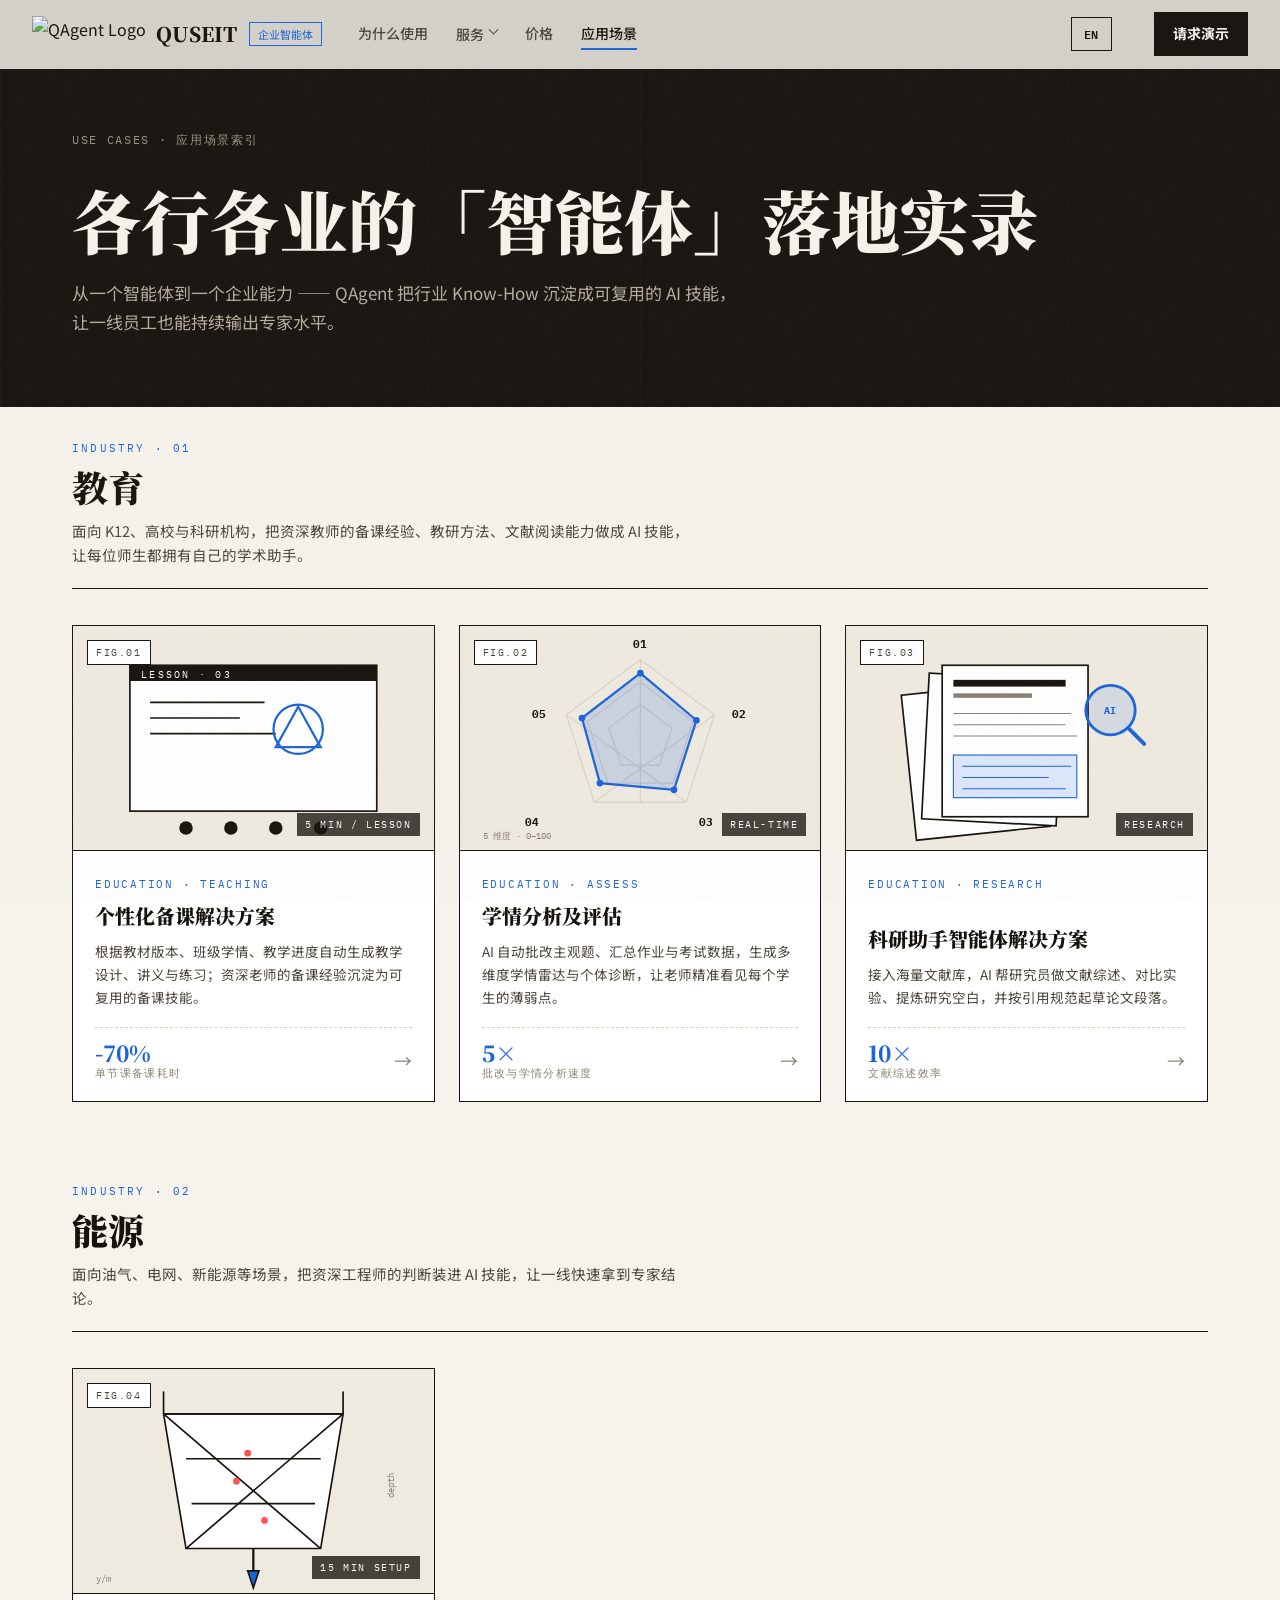
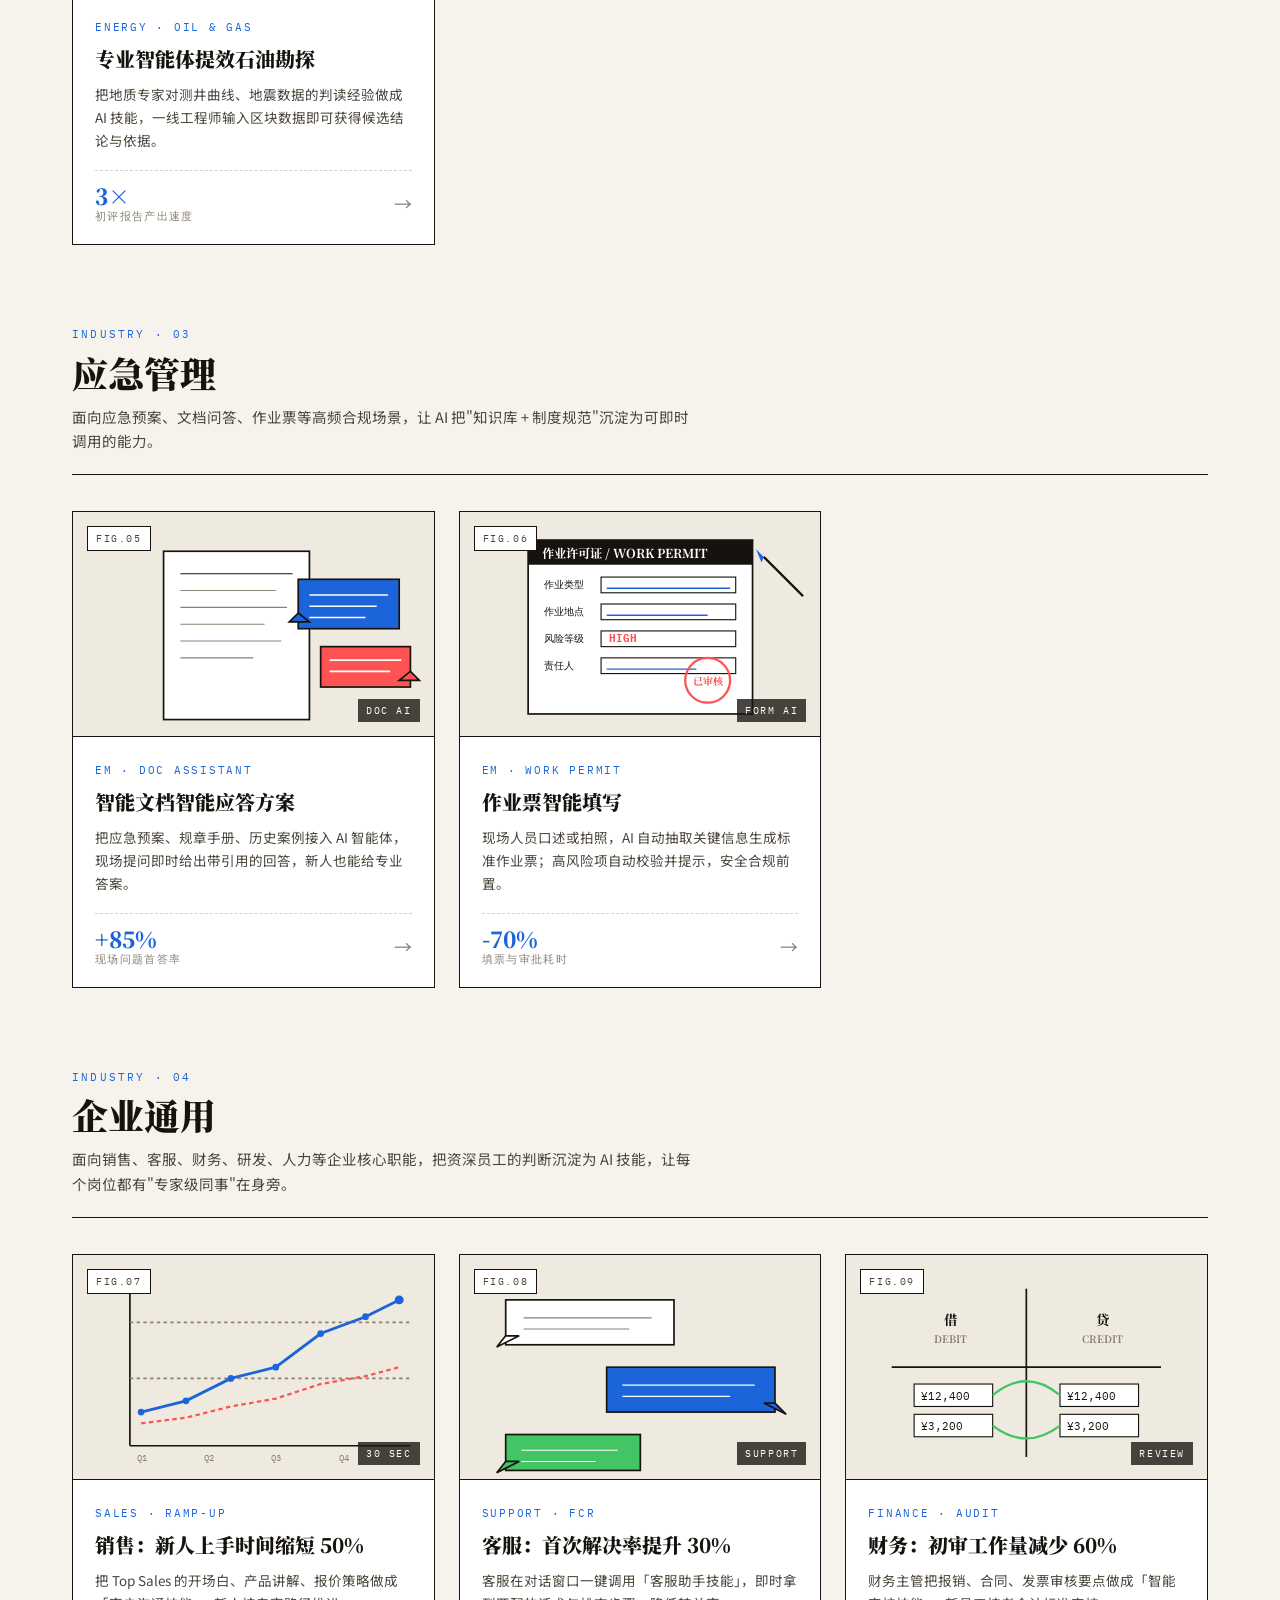
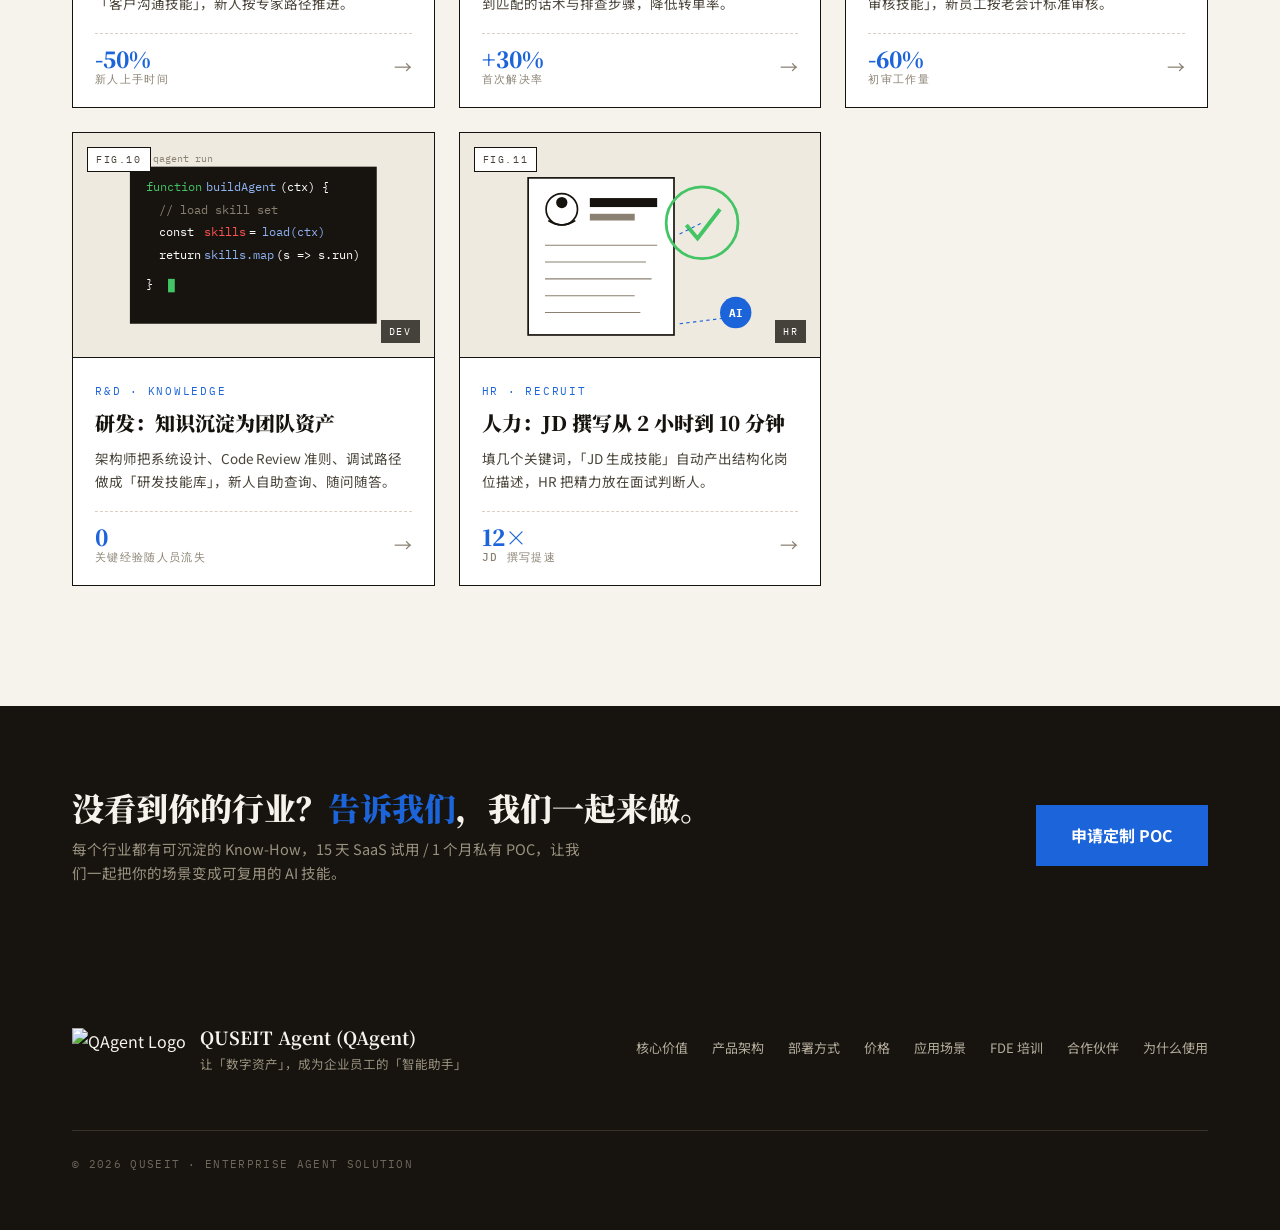
==== cases/index.html @ 245f2145 "品牌行统一为「让『数字资产』，成为企业员工的『智能助手』」 about 页标题与使命句此前仍写「数字同事」，与首页新主标题不一致， 且同一页的页脚品牌行也仍是旧措辞。  - about.html 的 " ====
<!DOCTYPE html>
<html lang="zh-CN">
<head>
<meta charset="UTF-8">
<meta name="viewport" content="width=device-width, initial-scale=1.0">
<title data-i18n-title="cases.meta.title">应用场景 · QUSEIT — 各行业的 AI 智能体落地案例</title>
<meta name="description" data-i18n-desc="cases.meta.desc" content="QAgent 在能源、应急、销售、客服、财务、研发、人力等行业的真实落地场景与成果。从一个智能体到一个企业能力。">
<link rel="icon" type="image/svg+xml" href="../logo.svg">
<link rel="preconnect" href="https://fonts.googleapis.com">
<link rel="preconnect" href="https://fonts.gstatic.com" crossorigin>
<link href="https://fonts.googleapis.com/css2?family=Noto+Serif+SC:wght@600;700;900&family=Noto+Sans+SC:wght@400;500;700&family=IBM+Plex+Mono:wght@400;500;600&display=swap" rel="stylesheet">
<link rel="stylesheet" href="../styles.css">
</head>
<body>

<!-- ===== 导航 ===== -->
<header class="nav subpage-nav" id="nav">
  <div class="nav-inner">
    <a href="../index.html" class="brand">
      <img src="../logo.svg" alt="QAgent Logo" class="brand-logo">
      <span class="brand-name">QUSEIT</span>
      <span class="brand-tag" data-i18n="brand.tag">企业智能体</span>
    </a>
    <nav class="nav-links">
      <a href="../about.html" data-i18n="nav.about">为什么使用</a>
      <div class="nav-drop">
        <button type="button" class="nav-drop-btn" aria-expanded="false" aria-haspopup="true">
          <span data-i18n="nav.services">服务</span>
        </button>
        <div class="nav-drop-menu">
          <a href="../index.html#values" data-i18n="nav.values">核心价值</a>
          <a href="../index.html#product" data-i18n="nav.product">产品架构</a>
          <a href="../index.html#deploy" data-i18n="nav.deploy">部署方式</a>
        </div>
      </div>
      <a href="../index.html#pricing" data-i18n="nav.pricing">价格</a>
      <a href="index.html" class="sub-link-active" data-i18n="nav.cases">应用场景</a>
    </nav>
    <button class="lang-switch mono" id="langSwitch" aria-label="切换语言">EN</button>
    <div class="nav-cta">
      <a href="#" class="btn btn-solid demo-open" data-i18n="nav.trial">请求演示</a>
    </div>
    <button class="nav-burger" id="burger" aria-label="菜单"><span></span><span></span></button>
  </div>
</header>

<!-- ===== 页头 ===== -->
<section class="learn-hero cases-hero">
  <div class="container">
    <p class="kicker reveal" data-i18n="page.eyebrow">USE CASES · 应用场景索引</p>
    <h1 class="reveal d1" data-i18n="page.title">各行各业的「智能体」落地实录</h1>
    <p class="learn-sub reveal d2" data-i18n="page.sub">从一个智能体到一个企业能力 —— QAgent 把行业 Know-How 沉淀成可复用的 AI 技能，让一线员工也能持续输出专家水平。</p>
  </div>
</section>

<!-- ===== 行业分组 ===== -->
<section class="cases-groups">
  <div class="container">

    <!-- 教育 -->
    <div class="case-group has-three">
      <div class="group-head">
        <div class="group-head-left">
          <p class="group-tag mono" data-i18n="g.edu.tag">INDUSTRY · 01</p>
          <h2 data-i18n="g.edu.h2">教育</h2>
          <p class="group-desc" data-i18n="g.edu.desc">面向 K12、高校与科研机构，把资深教师的备课经验、教研方法、文献阅读能力做成 AI 技能，让每位师生都拥有自己的学术助手。</p>
        </div>
      </div>
      <div class="case-grid">

        <article class="case-card reveal">
          <div class="card-thumb">
            <span class="thumb-label mono">FIG.01</span>
            <span class="card-meta mono" data-i18n="cc.edu1.time">5 MIN / LESSON</span>
            <svg viewBox="0 0 320 200" preserveAspectRatio="xMidYMid meet" xmlns="http://www.w3.org/2000/svg">
              <rect width="320" height="200" fill="#EFEAE0"/>
              <!-- 黑板 -->
              <g>
                <rect x="50" y="35" width="220" height="130" fill="#fff" stroke="#16130E" stroke-width="1.5"/>
                <rect x="50" y="35" width="220" height="14" fill="#16130E"/>
                <text x="60" y="46" font-family="IBM Plex Mono" font-size="9" fill="#fff" letter-spacing="2">LESSON · 03</text>
                <g stroke="#16130E" stroke-width="1.5" fill="none">
                  <line x1="68" y1="68" x2="170" y2="68"/>
                  <line x1="68" y1="82" x2="148" y2="82"/>
                  <line x1="68" y1="96" x2="180" y2="96"/>
                </g>
                <g stroke="#1C64D9" stroke-width="2" fill="none">
                  <circle cx="200" cy="92" r="22"/>
                  <polygon points="180,108 220,108 200,72"/>
                </g>
                <g fill="#16130E">
                  <circle cx="100" cy="180" r="6"/>
                  <circle cx="140" cy="180" r="6"/>
                  <circle cx="180" cy="180" r="6"/>
                  <circle cx="220" cy="180" r="6"/>
                </g>
              </g>
            </svg>
          </div>
          <div class="card-body">
            <p class="card-cat mono" data-i18n="cc.edu1.cat">EDUCATION · TEACHING</p>
            <h3 data-i18n="cc.edu1.h3">个性化备课解决方案</h3>
            <p data-i18n="cc.edu1.p">根据教材版本、班级学情、教学进度自动生成教学设计、讲义与练习；资深老师的备课经验沉淀为可复用的备课技能。</p>
            <div class="card-foot">
              <div class="card-result"><span data-i18n="cc.edu1.metric">-70%</span><small data-i18n="cc.edu1.rs">单节课备课耗时</small></div>
              <span class="card-arrow">→</span>
            </div>
          </div>
        </article>

        <article class="case-card reveal d1">
          <div class="card-thumb">
            <span class="thumb-label mono">FIG.02</span>
            <span class="card-meta mono" data-i18n="cc.edu2.time">REAL-TIME</span>
            <svg viewBox="0 0 320 200" preserveAspectRatio="xMidYMid meet" xmlns="http://www.w3.org/2000/svg">
              <rect width="320" height="200" fill="#EFEAE0"/>
              <g transform="translate(160,100)">
                <polygon points="0,-70 66,-21 41,57 -41,57 -66,-21" fill="none" stroke="#D8D1C2" stroke-width="1"/>
                <polygon points="0,-50 47,-15 29,40 -29,40 -47,-15" fill="none" stroke="#D8D1C2" stroke-width="1"/>
                <polygon points="0,-30 28,-9 17,24 -17,24 -28,-9" fill="none" stroke="#D8D1C2" stroke-width="1"/>
                <line x1="0" y1="-70" x2="0" y2="57" stroke="#D8D1C2" stroke-width="1"/>
                <line x1="-66" y1="-21" x2="41" y2="57" stroke="#D8D1C2" stroke-width="1"/>
                <line x1="66" y1="-21" x2="-41" y2="57" stroke="#D8D1C2" stroke-width="1"/>
                <polygon points="0,-58 50,-16 30,46 -36,40 -52,-18" fill="rgba(28,100,217,0.18)" stroke="#1C64D9" stroke-width="2"/>
                <g fill="#1C64D9">
                  <circle cx="0" cy="-58" r="3"/>
                  <circle cx="50" cy="-16" r="3"/>
                  <circle cx="30" cy="46" r="3"/>
                  <circle cx="-36" cy="40" r="3"/>
                  <circle cx="-52" cy="-18" r="3"/>
                </g>
                <!-- 维度标签（用数字占位，避免 i18n 依赖） -->
                <g font-family="IBM Plex Mono" font-size="10" fill="#16130E" font-weight="700">
                  <text x="0" y="-80" text-anchor="middle">01</text>
                  <text x="82" y="-18">02</text>
                  <text x="52" y="78">03</text>
                  <text x="-90" y="78" text-anchor="end">04</text>
                  <text x="-84" y="-18" text-anchor="end">05</text>
                </g>
              </g>
              <g font-family="IBM Plex Mono" font-size="8" fill="#8A8172">
                <text x="20" y="190" data-i18n="cc.edu2.axis">5 维度 · 0–100</text>
              </g>
            </svg>
          </div>
          <div class="card-body">
            <p class="card-cat mono" data-i18n="cc.edu2.cat">EDUCATION · ASSESS</p>
            <h3 data-i18n="cc.edu2.h3">学情分析及评估</h3>
            <p data-i18n="cc.edu2.p">AI 自动批改主观题、汇总作业与考试数据，生成多维度学情雷达与个体诊断，让老师精准看见每个学生的薄弱点。</p>
            <div class="card-foot">
              <div class="card-result"><span data-i18n="cc.edu2.metric">5×</span><small data-i18n="cc.edu2.rs">批改与学情分析速度</small></div>
              <span class="card-arrow">→</span>
            </div>
          </div>
        </article>

        <article class="case-card reveal d2">
          <div class="card-thumb">
            <span class="thumb-label mono">FIG.03</span>
            <span class="card-meta mono" data-i18n="cc.edu3.time">RESEARCH</span>
            <svg viewBox="0 0 320 200" preserveAspectRatio="xMidYMid meet" xmlns="http://www.w3.org/2000/svg">
              <rect width="320" height="200" fill="#EFEAE0"/>
              <g>
                <rect x="55" y="55" width="120" height="130" fill="#fff" stroke="#16130E" stroke-width="1.5" transform="rotate(-6 115 120)"/>
                <rect x="70" y="45" width="120" height="130" fill="#fff" stroke="#16130E" stroke-width="1.5" transform="rotate(3 130 110)"/>
                <rect x="85" y="35" width="130" height="135" fill="#fff" stroke="#16130E" stroke-width="1.5"/>
                <rect x="95" y="48" width="100" height="6" fill="#16130E"/>
                <rect x="95" y="60" width="70" height="4" fill="#8A8172"/>
                <g stroke="#8A8172" stroke-width="1">
                  <line x1="95" y1="78" x2="200" y2="78"/>
                  <line x1="95" y1="88" x2="195" y2="88"/>
                  <line x1="95" y1="98" x2="205" y2="98"/>
                </g>
                <rect x="95" y="115" width="110" height="38" fill="#DCE7FA" stroke="#1C64D9" stroke-width="1"/>
                <line x1="103" y1="125" x2="200" y2="125" stroke="#1C64D9" stroke-width="1"/>
                <line x1="103" y1="135" x2="180" y2="135" stroke="#1C64D9" stroke-width="1"/>
                <line x1="103" y1="145" x2="195" y2="145" stroke="#1C64D9" stroke-width="1"/>
              </g>
              <g transform="translate(235,75)">
                <circle r="22" fill="rgba(28,100,217,0.12)" stroke="#1C64D9" stroke-width="2.5"/>
                <line x1="16" y1="16" x2="30" y2="30" stroke="#1C64D9" stroke-width="3.5" stroke-linecap="round"/>
                <text text-anchor="middle" y="3" font-family="IBM Plex Mono" font-size="9" fill="#1C64D9" font-weight="700">AI</text>
              </g>
            </svg>
          </div>
          <div class="card-body">
            <p class="card-cat mono" data-i18n="cc.edu3.cat">EDUCATION · RESEARCH</p>
            <h3 data-i18n="cc.edu3.h3">科研助手智能体解决方案</h3>
            <p data-i18n="cc.edu3.p">接入海量文献库，AI 帮研究员做文献综述、对比实验、提炼研究空白，并按引用规范起草论文段落。</p>
            <div class="card-foot">
              <div class="card-result"><span data-i18n="cc.edu3.metric">10×</span><small data-i18n="cc.edu3.rs">文献综述效率</small></div>
              <span class="card-arrow">→</span>
            </div>
          </div>
        </article>

      </div>
    </div>

    <!-- 能源 -->
    <div class="case-group has-one">
      <div class="group-head">
        <div class="group-head-left">
          <p class="group-tag mono" data-i18n="g.energy.tag">INDUSTRY · 02</p>
          <h2 data-i18n="g.energy.h2">能源</h2>
          <p class="group-desc" data-i18n="g.energy.desc">面向油气、电网、新能源等场景，把资深工程师的判断装进 AI 技能，让一线快速拿到专家结论。</p>
        </div>
      </div>
      <div class="case-grid">
        <article class="case-card reveal">
          <div class="card-thumb">
            <span class="thumb-label mono">FIG.04</span>
            <span class="card-meta mono" data-i18n="cc.energy1.time">15 MIN SETUP</span>
            <svg viewBox="0 0 320 200" preserveAspectRatio="xMidYMid meet" xmlns="http://www.w3.org/2000/svg">
              <rect width="320" height="200" fill="#EFEAE0"/>
              <g stroke="#16130E" stroke-width="1.5" fill="none">
                <polygon points="80,40 240,40 220,160 100,160" fill="#fff"/>
                <line x1="80" y1="40" x2="220" y2="160"/>
                <line x1="240" y1="40" x2="100" y2="160"/>
                <line x1="80" y1="40" x2="240" y2="40"/>
                <line x1="100" y1="80" x2="220" y2="80"/>
                <line x1="105" y1="120" x2="215" y2="120"/>
                <line x1="80" y1="40" x2="80" y2="20"/>
                <line x1="240" y1="40" x2="240" y2="20"/>
              </g>
              <g stroke="#16130E" stroke-width="1.5" fill="#1C64D9">
                <line x1="160" y1="160" x2="160" y2="190" stroke-width="2"/>
                <polygon points="155,180 165,180 160,195"/>
              </g>
              <g font-family="IBM Plex Mono" font-size="8" fill="#8A8172">
                <text x="20" y="190">y/m</text>
                <text x="285" y="115" transform="rotate(-90 285 115)">depth</text>
              </g>
              <g fill="#FF5252">
                <circle cx="145" cy="100" r="3"/>
                <circle cx="170" cy="135" r="3"/>
                <circle cx="155" cy="75" r="3"/>
              </g>
            </svg>
          </div>
          <div class="card-body">
            <p class="card-cat mono" data-i18n="cc.energy1.cat">ENERGY · OIL &amp; GAS</p>
            <h3 data-i18n="cc.energy1.h3">专业智能体提效石油勘探</h3>
            <p data-i18n="cc.energy1.p">把地质专家对测井曲线、地震数据的判读经验做成 AI 技能，一线工程师输入区块数据即可获得候选结论与依据。</p>
            <div class="card-foot">
              <div class="card-result"><span data-i18n="cc.energy1.metric">3×</span><small data-i18n="cc.energy1.rs">初评报告产出速度</small></div>
              <span class="card-arrow">→</span>
            </div>
          </div>
        </article>
      </div>
    </div>

    <!-- 应急管理 -->
    <div class="case-group has-two" id="em">
      <div class="group-head">
        <div class="group-head-left">
          <p class="group-tag mono" data-i18n="g.em.tag">INDUSTRY · 03</p>
          <h2 data-i18n="g.em.h2">应急管理</h2>
          <p class="group-desc" data-i18n="g.em.desc">面向应急预案、文档问答、作业票等高频合规场景，让 AI 把"知识库 + 制度规范"沉淀为可即时调用的能力。</p>
        </div>
      </div>
      <div class="case-grid">
        <a class="case-card reveal" href="doc-assistant.html">
          <div class="card-thumb">
            <span class="thumb-label mono">FIG.05</span>
            <span class="card-meta mono" data-i18n="cc.em1.time">DOC AI</span>
            <svg viewBox="0 0 320 200" preserveAspectRatio="xMidYMid meet" xmlns="http://www.w3.org/2000/svg">
              <rect width="320" height="200" fill="#EFEAE0"/>
              <g>
                <rect x="80" y="35" width="130" height="150" fill="#fff" stroke="#16130E" stroke-width="1.5"/>
                <line x1="95" y1="55" x2="195" y2="55" stroke="#16130E" stroke-width="1"/>
                <line x1="95" y1="70" x2="180" y2="70" stroke="#8A8172" stroke-width="1"/>
                <line x1="95" y1="85" x2="190" y2="85" stroke="#8A8172" stroke-width="1"/>
                <line x1="95" y1="100" x2="170" y2="100" stroke="#8A8172" stroke-width="1"/>
                <line x1="95" y1="115" x2="185" y2="115" stroke="#8A8172" stroke-width="1"/>
                <line x1="95" y1="130" x2="160" y2="130" stroke="#8A8172" stroke-width="1"/>
              </g>
              <g>
                <rect x="200" y="60" width="90" height="44" fill="#1C64D9" stroke="#16130E" stroke-width="1.5"/>
                <polygon points="200,90 192,98 210,98" fill="#1C64D9" stroke="#16130E" stroke-width="1.5"/>
                <g stroke="#fff" stroke-width="1.5">
                  <line x1="210" y1="74" x2="280" y2="74"/>
                  <line x1="210" y1="84" x2="270" y2="84"/>
                  <line x1="210" y1="94" x2="260" y2="94"/>
                </g>
              </g>
              <g>
                <rect x="220" y="120" width="80" height="36" fill="#FF5252" stroke="#16130E" stroke-width="1.5"/>
                <polygon points="300,142 308,150 290,150" fill="#FF5252" stroke="#16130E" stroke-width="1.5"/>
                <g stroke="#fff" stroke-width="1.5">
                  <line x1="228" y1="132" x2="292" y2="132"/>
                  <line x1="228" y1="142" x2="282" y2="142"/>
                </g>
              </g>
            </svg>
          </div>
          <div class="card-body">
            <p class="card-cat mono" data-i18n="cc.em1.cat">EM · DOC ASSISTANT</p>
            <h3 data-i18n="cc.em1.h3">智能文档智能应答方案</h3>
            <p data-i18n="cc.em1.p">把应急预案、规章手册、历史案例接入 AI 智能体，现场提问即时给出带引用的回答，新人也能给专业答案。</p>
            <div class="card-foot">
              <div class="card-result"><span data-i18n="cc.em1.metric">+85%</span><small data-i18n="cc.em1.rs">现场问题首答率</small></div>
              <span class="card-arrow">→</span>
            </div>
          </div>
        </a>

        <a class="case-card reveal d1" href="work-permit.html">
          <div class="card-thumb">
            <span class="thumb-label mono">FIG.06</span>
            <span class="card-meta mono" data-i18n="cc.em2.time">FORM AI</span>
            <svg viewBox="0 0 320 200" preserveAspectRatio="xMidYMid meet" xmlns="http://www.w3.org/2000/svg">
              <rect width="320" height="200" fill="#EFEAE0"/>
              <g>
                <rect x="60" y="25" width="200" height="155" fill="#fff" stroke="#16130E" stroke-width="1.5"/>
                <rect x="60" y="25" width="200" height="22" fill="#16130E"/>
                <text x="72" y="41" font-family="Noto Serif SC" font-size="11" fill="#fff" font-weight="700">作业许可证 / WORK PERMIT</text>
                <g font-family="IBM Plex Mono" font-size="9" fill="#16130E">
                  <text x="74" y="68">作业类型</text>
                  <rect x="125" y="58" width="120" height="14" fill="#fff" stroke="#16130E"/>
                  <line x1="130" y1="68" x2="240" y2="68" stroke="#1C64D9" stroke-width="1.2"/>
                  <text x="74" y="92">作业地点</text>
                  <rect x="125" y="82" width="120" height="14" fill="#fff" stroke="#16130E"/>
                  <line x1="130" y1="92" x2="220" y2="92" stroke="#1C64D9" stroke-width="1.2"/>
                  <text x="74" y="116">风险等级</text>
                  <rect x="125" y="106" width="120" height="14" fill="#fff" stroke="#16130E"/>
                  <text x="132" y="116" font-size="10" fill="#FF5252" font-weight="700">HIGH</text>
                  <text x="74" y="140">责任人</text>
                  <rect x="125" y="130" width="120" height="14" fill="#fff" stroke="#16130E"/>
                  <line x1="130" y1="140" x2="210" y2="140" stroke="#1C64D9" stroke-width="1.2"/>
                </g>
                <g transform="translate(220,150)">
                  <circle r="20" fill="none" stroke="#FF5252" stroke-width="2"/>
                  <text text-anchor="middle" y="4" font-family="Noto Serif SC" font-size="9" fill="#FF5252" font-weight="700">已审核</text>
                </g>
              </g>
              <g>
                <line x1="270" y1="40" x2="305" y2="75" stroke="#16130E" stroke-width="2"/>
                <polygon points="270,40 263,33 268,45" fill="#1C64D9"/>
              </g>
            </svg>
          </div>
          <div class="card-body">
            <p class="card-cat mono" data-i18n="cc.em2.cat">EM · WORK PERMIT</p>
            <h3 data-i18n="cc.em2.h3">作业票智能填写</h3>
            <p data-i18n="cc.em2.p">现场人员口述或拍照，AI 自动抽取关键信息生成标准作业票；高风险项自动校验并提示，安全合规前置。</p>
            <div class="card-foot">
              <div class="card-result"><span data-i18n="cc.em2.metric">-70%</span><small data-i18n="cc.em2.rs">填票与审批耗时</small></div>
              <span class="card-arrow">→</span>
            </div>
          </div>
        </a>
      </div>
    </div>

    <!-- 企业通用（销售 / 客服 / 财务 / 研发 / 人力 集中展示） -->
    <div class="case-group has-many">
      <div class="group-head">
        <div class="group-head-left">
          <p class="group-tag mono" data-i18n="g.biz.tag">INDUSTRY · 04</p>
          <h2 data-i18n="g.biz.h2">企业通用</h2>
          <p class="group-desc" data-i18n="g.biz.desc">面向销售、客服、财务、研发、人力等企业核心职能，把资深员工的判断沉淀为 AI 技能，让每个岗位都有"专家级同事"在身旁。</p>
        </div>
      </div>
      <div class="case-grid">

        <article class="case-card reveal">
          <div class="card-thumb">
            <span class="thumb-label mono">FIG.07</span>
            <span class="card-meta mono" data-i18n="cc.sales.time">30 SEC</span>
            <svg viewBox="0 0 320 200" preserveAspectRatio="xMidYMid meet" xmlns="http://www.w3.org/2000/svg">
              <rect width="320" height="200" fill="#EFEAE0"/>
              <g stroke="#16130E" stroke-width="1.5" fill="none">
                <line x1="50" y1="170" x2="300" y2="170"/>
                <line x1="50" y1="170" x2="50" y2="30"/>
                <line x1="50" y1="60" x2="300" y2="60" stroke-dasharray="3,3" stroke="#8A8172"/>
                <line x1="50" y1="110" x2="300" y2="110" stroke-dasharray="3,3" stroke="#8A8172"/>
              </g>
              <polyline points="60,140 100,130 140,110 180,100 220,70 260,55 290,40"
                fill="none" stroke="#1C64D9" stroke-width="2.5"/>
              <polyline points="60,150 100,145 140,135 180,128 220,115 260,108 290,100"
                fill="none" stroke="#FF5252" stroke-width="2" stroke-dasharray="4,3"/>
              <g fill="#1C64D9">
                <circle cx="60" cy="140" r="3"/><circle cx="100" cy="130" r="3"/>
                <circle cx="140" cy="110" r="3"/><circle cx="180" cy="100" r="3"/>
                <circle cx="220" cy="70" r="3"/><circle cx="260" cy="55" r="3"/>
                <circle cx="290" cy="40" r="4"/>
              </g>
              <g font-family="IBM Plex Mono" font-size="8" fill="#8A8172">
                <text x="56" y="184">Q1</text><text x="116" y="184">Q2</text>
                <text x="176" y="184">Q3</text><text x="236" y="184">Q4</text>
              </g>
            </svg>
          </div>
          <div class="card-body">
            <p class="card-cat mono" data-i18n="cc.sales.cat">SALES · RAMP-UP</p>
            <h3 data-i18n="cc.sales.h3">销售：新人上手时间缩短 50%</h3>
            <p data-i18n="cc.sales.p">把 Top Sales 的开场白、产品讲解、报价策略做成「客户沟通技能」，新人按专家路径推进。</p>
            <div class="card-foot">
              <div class="card-result"><span data-i18n="cc.sales.metric">-50%</span><small data-i18n="cc.sales.rs">新人上手时间</small></div>
              <span class="card-arrow">→</span>
            </div>
          </div>
        </article>

        <article class="case-card reveal d1">
          <div class="card-thumb">
            <span class="thumb-label mono">FIG.08</span>
            <span class="card-meta mono" data-i18n="cc.cs.time">SUPPORT</span>
            <svg viewBox="0 0 320 200" preserveAspectRatio="xMidYMid meet" xmlns="http://www.w3.org/2000/svg">
              <rect width="320" height="200" fill="#EFEAE0"/>
              <g>
                <rect x="40" y="40" width="150" height="40" fill="#fff" stroke="#16130E" stroke-width="1.5"/>
                <polygon points="40,72 32,82 52,72" fill="#fff" stroke="#16130E" stroke-width="1.5"/>
                <line x1="56" y1="56" x2="170" y2="56" stroke="#8A8172"/>
                <line x1="56" y1="66" x2="150" y2="66" stroke="#8A8172"/>
              </g>
              <g>
                <rect x="130" y="100" width="150" height="40" fill="#1C64D9" stroke="#16130E" stroke-width="1.5"/>
                <polygon points="280,132 290,142 270,132" fill="#1C64D9" stroke="#16130E" stroke-width="1.5"/>
                <line x1="144" y1="116" x2="262" y2="116" stroke="#fff"/>
                <line x1="144" y1="126" x2="240" y2="126" stroke="#fff"/>
              </g>
              <g>
                <rect x="40" y="160" width="120" height="32" fill="#43C465" stroke="#16130E" stroke-width="1.5"/>
                <polygon points="40,184 32,194 52,184" fill="#43C465" stroke="#16130E" stroke-width="1.5"/>
                <line x1="54" y1="174" x2="140" y2="174" stroke="#fff"/>
                <line x1="54" y1="184" x2="120" y2="184" stroke="#fff"/>
              </g>
            </svg>
          </div>
          <div class="card-body">
            <p class="card-cat mono" data-i18n="cc.cs.cat">SUPPORT · FCR</p>
            <h3 data-i18n="cc.cs.h3">客服：首次解决率提升 30%</h3>
            <p data-i18n="cc.cs.p">客服在对话窗口一键调用「客服助手技能」，即时拿到匹配的话术与排查步骤，降低转单率。</p>
            <div class="card-foot">
              <div class="card-result"><span data-i18n="cc.cs.metric">+30%</span><small data-i18n="cc.cs.rs">首次解决率</small></div>
              <span class="card-arrow">→</span>
            </div>
          </div>
        </article>

        <article class="case-card reveal d2">
          <div class="card-thumb">
            <span class="thumb-label mono">FIG.09</span>
            <span class="card-meta mono" data-i18n="cc.fin.time">REVIEW</span>
            <svg viewBox="0 0 320 200" preserveAspectRatio="xMidYMid meet" xmlns="http://www.w3.org/2000/svg">
              <rect width="320" height="200" fill="#EFEAE0"/>
              <g stroke="#16130E" stroke-width="1.5">
                <line x1="160" y1="30" x2="160" y2="180"/>
                <line x1="40" y1="100" x2="280" y2="100"/>
              </g>
              <g font-family="Noto Serif SC" font-size="12" font-weight="700" fill="#16130E">
                <text x="92" y="62" text-anchor="middle">借</text>
                <text x="92" y="78" text-anchor="middle" font-size="9" fill="#8A8172">DEBIT</text>
                <text x="228" y="62" text-anchor="middle">贷</text>
                <text x="228" y="78" text-anchor="middle" font-size="9" fill="#8A8172">CREDIT</text>
              </g>
              <g stroke="#16130E" stroke-width="1" fill="#fff">
                <rect x="60" y="115" width="70" height="20"/>
                <rect x="60" y="142" width="70" height="20"/>
                <rect x="190" y="115" width="70" height="20"/>
                <rect x="190" y="142" width="70" height="20"/>
              </g>
              <g font-family="IBM Plex Mono" font-size="10" fill="#16130E">
                <text x="66" y="129">¥12,400</text>
                <text x="66" y="156">¥3,200</text>
                <text x="196" y="129">¥12,400</text>
                <text x="196" y="156">¥3,200</text>
              </g>
              <g stroke="#43C465" stroke-width="2" fill="none">
                <path d="M 130 125 Q 160 100 190 125"/>
                <path d="M 130 152 Q 160 175 190 152"/>
              </g>
            </svg>
          </div>
          <div class="card-body">
            <p class="card-cat mono" data-i18n="cc.fin.cat">FINANCE · AUDIT</p>
            <h3 data-i18n="cc.fin.h3">财务：初审工作量减少 60%</h3>
            <p data-i18n="cc.fin.p">财务主管把报销、合同、发票审核要点做成「智能审核技能」，新员工按老会计标准审核。</p>
            <div class="card-foot">
              <div class="card-result"><span data-i18n="cc.fin.metric">-60%</span><small data-i18n="cc.fin.rs">初审工作量</small></div>
              <span class="card-arrow">→</span>
            </div>
          </div>
        </article>

        <article class="case-card reveal">
          <div class="card-thumb">
            <span class="thumb-label mono">FIG.10</span>
            <span class="card-meta mono" data-i18n="cc.rd.time">DEV</span>
            <svg viewBox="0 0 320 200" preserveAspectRatio="xMidYMid meet" xmlns="http://www.w3.org/2000/svg">
              <rect width="320" height="200" fill="#EFEAE0"/>
              <g>
                <rect x="50" y="30" width="220" height="140" fill="#171410"/>
                <g font-family="IBM Plex Mono" font-size="11" fill="#43C465">
                  <text x="64" y="52">function</text>
                  <text x="118" y="52" fill="#8FB2F2">buildAgent</text>
                  <text x="184" y="52" fill="#fff">(ctx) {</text>
                  <text x="76" y="72" fill="#8A8172">// load skill set</text>
                  <text x="76" y="92" fill="#fff">const </text>
                  <text x="116" y="92" fill="#FF5252">skills</text>
                  <text x="156" y="92" fill="#fff">= </text>
                  <text x="168" y="92" fill="#8FB2F2">load(ctx)</text>
                  <text x="76" y="112" fill="#fff">return </text>
                  <text x="116" y="112" fill="#8FB2F2">skills.map</text>
                  <text x="180" y="112" fill="#fff">(s =&gt; s.run)</text>
                  <text x="64" y="138" fill="#fff">}</text>
                </g>
                <rect x="84" y="130" width="6" height="12" fill="#43C465"/>
              </g>
              <g font-family="IBM Plex Mono" font-size="9" fill="#8A8172">
                <text x="60" y="26">$ qagent run</text>
              </g>
            </svg>
          </div>
          <div class="card-body">
            <p class="card-cat mono" data-i18n="cc.rd.cat">R&amp;D · KNOWLEDGE</p>
            <h3 data-i18n="cc.rd.h3">研发：知识沉淀为团队资产</h3>
            <p data-i18n="cc.rd.p">架构师把系统设计、Code Review 准则、调试路径做成「研发技能库」，新人自助查询、随问随答。</p>
            <div class="card-foot">
              <div class="card-result"><span data-i18n="cc.rd.metric">0</span><small data-i18n="cc.rd.rs">关键经验随人员流失</small></div>
              <span class="card-arrow">→</span>
            </div>
          </div>
        </article>

        <article class="case-card reveal d1">
          <div class="card-thumb">
            <span class="thumb-label mono">FIG.11</span>
            <span class="card-meta mono" data-i18n="cc.hr.time">HR</span>
            <svg viewBox="0 0 320 200" preserveAspectRatio="xMidYMid meet" xmlns="http://www.w3.org/2000/svg">
              <rect width="320" height="200" fill="#EFEAE0"/>
              <g>
                <rect x="60" y="40" width="130" height="140" fill="#fff" stroke="#16130E" stroke-width="1.5"/>
                <circle cx="90" cy="68" r="14" fill="none" stroke="#16130E" stroke-width="1.5"/>
                <circle cx="90" cy="62" r="5" fill="#16130E"/>
                <path d="M 78 78 Q 90 86 102 78" fill="none" stroke="#16130E" stroke-width="1.5"/>
                <rect x="115" y="58" width="60" height="8" fill="#16130E"/>
                <rect x="115" y="72" width="40" height="6" fill="#8A8172"/>
                <g stroke="#8A8172" stroke-width="1">
                  <line x1="75" y1="100" x2="175" y2="100"/>
                  <line x1="75" y1="115" x2="165" y2="115"/>
                  <line x1="75" y1="130" x2="170" y2="130"/>
                  <line x1="75" y1="145" x2="155" y2="145"/>
                  <line x1="75" y1="160" x2="160" y2="160"/>
                </g>
              </g>
              <g transform="translate(215,80)">
                <circle r="32" fill="none" stroke="#43C465" stroke-width="2.5"/>
                <polyline points="-14,2 -4,14 16,-12" fill="none" stroke="#43C465" stroke-width="3.5"/>
              </g>
              <g transform="translate(245,160)">
                <circle r="14" fill="#1C64D9"/>
                <text text-anchor="middle" y="4" font-family="IBM Plex Mono" font-size="10" fill="#fff" font-weight="700">AI</text>
              </g>
              <g stroke="#1C64D9" stroke-width="1" stroke-dasharray="3,3" fill="none">
                <path d="M 195 90 L 215 80"/>
                <path d="M 195 170 L 235 165"/>
              </g>
            </svg>
          </div>
          <div class="card-body">
            <p class="card-cat mono" data-i18n="cc.hr.cat">HR · RECRUIT</p>
            <h3 data-i18n="cc.hr.h3">人力：JD 撰写从 2 小时到 10 分钟</h3>
            <p data-i18n="cc.hr.p">填几个关键词，「JD 生成技能」自动产出结构化岗位描述，HR 把精力放在面试判断人。</p>
            <div class="card-foot">
              <div class="card-result"><span data-i18n="cc.hr.metric">12×</span><small data-i18n="cc.hr.rs">JD 撰写提速</small></div>
              <span class="card-arrow">→</span>
            </div>
          </div>
        </article>

      </div>
    </div>

  </div>
</section>

<!-- ===== 底部 CTA ===== -->
<section class="cases-cta">
  <div class="container cases-cta-inner">
    <div>
      <h3 data-i18n="cta.h3">没看到你的行业？<em>告诉我们</em>，我们一起来做。</h3>
      <p data-i18n="cta.p">每个行业都有可沉淀的 Know-How，15 天 SaaS 试用 / 1 个月私有 POC，让我们一起把你的场景变成可复用的 AI 技能。</p>
    </div>
    <a href="../index.html#contact" class="btn btn-solid btn-lg demo-open" data-i18n="cta.btn">申请定制 POC</a>
  </div>
</section>

<!-- ===== Footer ===== -->
<footer class="footer">
  <div class="container footer-inner">
    <div class="footer-brand">
      <img src="../logo.svg" alt="QAgent Logo" class="brand-logo">
      <div>
        <b> QUSEIT Agent (QAgent) </b>
        <p data-i18n="footer.slogan">让「数字资产」，成为企业员工的「智能助手」</p>
      </div>
    </div>
    <div class="footer-links">
      <a href="../index.html#values" data-i18n="nav.values">核心价值</a>
      <a href="../index.html#product" data-i18n="nav.product">产品架构</a>
      <a href="../index.html#deploy" data-i18n="nav.deploy">部署方式</a>
      <a href="../index.html#pricing" data-i18n="nav.pricing">价格</a>
      <a href="index.html" data-i18n="nav.cases">应用场景</a>
      <a href="../fde.html" data-i18n="nav.fde">FDE 培训</a>
      <a href="../partner.html" data-i18n="nav.partners">合作伙伴</a>
      <a href="../about.html" data-i18n="nav.about">为什么使用</a>
    </div>
    <p class="footer-copy mono">© 2026 QUSEIT · ENTERPRISE AGENT SOLUTION</p>
  </div>
</footer>

<!-- ===== 请求演示模态框 ===== -->
<div class="demo-modal" id="demoModal" aria-hidden="true">
  <div class="demo-dialog" role="dialog" aria-modal="true" aria-label="请求演示">
    <iframe class="demo-frame" id="demoFrame" data-src="https://iwwtpmp09eo.feishu.cn/share/base/form/shrcnGSnBhjH4Q6jxZCGZ9BE2Ac" title="请求演示表单"></iframe>
  </div>
</div>

<script src="../i18n.js"></script>
<script src="../main.js"></script>
</body>
</html>
---- styles.css ----
/* ========== QAgent 官网 · 编辑杂志风 ========== */
:root{
  --paper:#F6F3EC;
  --paper-2:#EFEAE0;
  --ink:#16130E;
  --ink-2:#4A443A;
  --ink-3:#8A8172;
  --line:#D8D1C2;
  --accent:#1C64D9;
  --accent-soft:#DCE7FA;
  --c-red:#FF5252;
  --c-green:#43C465;
  --c-blue:#2D9CDB;
  --dark:#171410;
  --dark-2:#221E17;
  --dark-line:#3A3428;
  --serif:"Noto Serif SC",serif;
  --sans:"Noto Sans SC",sans-serif;
  --mono:"IBM Plex Mono",monospace;
}
*{margin:0;padding:0;box-sizing:border-box}
html{scroll-behavior:smooth}
body{
  background:var(--paper);
  color:var(--ink);
  font-family:var(--sans);
  font-size:16px;
  line-height:1.7;
  overflow-x:hidden;
}
/* 纸面颗粒 */
body::after{
  content:"";position:fixed;inset:0;pointer-events:none;z-index:9999;opacity:.05;
  background-image:url("data:image/svg+xml,%3Csvg xmlns='http://www.w3.org/2000/svg' width='120' height='120'%3E%3Cfilter id='n'%3E%3CfeTurbulence type='fractalNoise' baseFrequency='0.9' numOctaves='2'/%3E%3C/filter%3E%3Crect width='120' height='120' filter='url(%23n)'/%3E%3C/svg%3E");
}
::selection{background:var(--accent);color:#fff}
img{max-width:100%;display:block}
a{color:inherit;text-decoration:none}
.mono{font-family:var(--mono);letter-spacing:.06em}
.container{max-width:1200px;margin:0 auto;padding:0 32px}

/* ===== 按钮 ===== */
.btn{
  display:inline-flex;align-items:center;justify-content:center;gap:8px;
  font-family:var(--sans);font-weight:700;font-size:15px;
  padding:12px 26px;border:1.5px solid var(--ink);cursor:pointer;
  transition:transform .25s cubic-bezier(.2,.8,.2,1),box-shadow .25s,background .25s,color .25s;
  background:transparent;color:var(--ink);
}
.btn-solid{background:var(--ink);color:var(--paper)}
.btn-solid:hover{background:var(--accent);border-color:var(--accent);transform:translate(-2px,-2px);box-shadow:4px 4px 0 var(--ink)}
.btn-line:hover{background:var(--ink);color:var(--paper);transform:translate(-2px,-2px);box-shadow:4px 4px 0 var(--accent)}
.btn-ghost{border-color:transparent;font-weight:500}
.btn-ghost:hover{color:var(--accent)}
.btn-lg{padding:16px 34px;font-size:16px}
.btn-block{width:100%}
.arrow{transition:transform .25s}
.btn-line:hover .arrow{transform:translateX(4px)}

/* ===== 导航 ===== */
.nav{
  position:fixed;top:0;left:0;right:0;z-index:100;
  background:rgba(246,243,236,.85);backdrop-filter:blur(12px);
  border-bottom:1px solid transparent;transition:border-color .3s;
}
.nav.scrolled{border-bottom-color:var(--line)}
.nav-inner{max-width:1280px;margin:0 auto;padding:0 32px;height:68px;display:flex;align-items:center;gap:36px}
.brand{display:flex;align-items:center;gap:10px}
.brand-logo{height:36px;width:auto;display:block;transition:transform .3s cubic-bezier(.2,.8,.2,1)}
.brand:hover .brand-logo{transform:rotate(-8deg) scale(1.06)}
.brand-name{font-family:var(--serif);font-weight:900;font-size:20px}
.brand-tag{font-size:11px;color:var(--accent);border:1px solid var(--accent);padding:2px 8px;margin-left:2px;white-space:nowrap}
/* 导航链接紧跟品牌区（与 quseit-website 主站一致），
   语言切换与 CTA 由 .nav-cta 的 margin-left:auto 推到最右。 */
.nav-links{display:flex;gap:28px}
.nav-links a{font-size:14px;font-weight:500;color:var(--ink-2);position:relative;padding:4px 0}
.nav-links a::after{content:"";position:absolute;left:0;bottom:0;width:0;height:2px;background:var(--accent);transition:width .3s}
.nav-links a:hover{color:var(--ink)}
.nav-links a:hover::after{width:100%}
/* 语言切换与 CTA 一起推到最右，两者保持相邻 */
.nav-cta{display:flex;gap:6px;align-items:center}
.nav-cta .btn{padding:9px 18px;font-size:14px}
.lang-switch{
  background:none;border:1.5px solid var(--ink);color:var(--ink);
  font-size:12px;font-weight:600;padding:6px 12px;cursor:pointer;
  transition:background .25s,color .25s,transform .25s;
  margin-left:auto;margin-right:6px;
}
.lang-switch:hover{background:var(--ink);color:var(--paper);transform:translate(-1px,-1px)}
.nav-burger{display:none;background:none;border:none;cursor:pointer;flex-direction:column;gap:6px;margin-left:auto}
.nav-burger span{width:24px;height:2px;background:var(--ink);display:block}

/* ===== 导航下拉（服务）===== */
.nav-drop{position:relative;display:flex;align-items:center}
.nav-drop-btn{
  display:flex;align-items:center;gap:6px;
  background:none;border:none;padding:4px 0;cursor:pointer;
  font-family:inherit;font-size:14px;font-weight:500;color:var(--ink-2);
  position:relative;transition:color .25s;
}
.nav-drop-btn::after{
  content:"";position:absolute;left:0;bottom:0;width:0;height:2px;
  background:var(--accent);transition:width .3s;
}
.nav-drop:hover .nav-drop-btn,
.nav-drop.open .nav-drop-btn,
.nav-drop:focus-within .nav-drop-btn{color:var(--ink)}
.nav-drop:hover .nav-drop-btn::after,
.nav-drop.open .nav-drop-btn::after,
.nav-drop:focus-within .nav-drop-btn::after{width:100%}
/* 下拉箭头：与 quseit-website 导航「产品」同款 CSS 雪佛龙，
   用 ::before + order:2 放在文字之后（::after 已用于下划线动画） */
.nav-drop-btn::before{
  content:"";order:2;
  width:6px;height:6px;margin-bottom:3px;
  border-right:1.5px solid currentColor;
  border-bottom:1.5px solid currentColor;
  transform:rotate(45deg) translate(-2px,-2px);
  transition:transform .2s;
}
.nav-drop:hover .nav-drop-btn::before,
.nav-drop.open .nav-drop-btn::before,
.nav-drop:focus-within .nav-drop-btn::before{
  transform:rotate(225deg) translate(-2px,-2px);
}
.nav-drop-menu{
  position:absolute;top:100%;left:-18px;margin-top:16px;min-width:158px;
  display:none;flex-direction:column;padding:10px 0;
  background:var(--paper);border:1.5px solid var(--ink);
  box-shadow:6px 6px 0 var(--accent-soft);z-index:101;
}
/* 用伪元素补上 16px 空隙，鼠标从按钮移到菜单时不丢 hover */
.nav-drop-menu::before{content:"";position:absolute;left:0;right:0;top:-16px;height:16px}
.nav-drop:hover .nav-drop-menu,
.nav-drop.open .nav-drop-menu,
.nav-drop:focus-within .nav-drop-menu{display:flex}
.nav-drop-menu a{
  padding:10px 20px;font-size:13.5px;color:var(--ink-2);white-space:nowrap;
  transition:background .2s,color .2s,padding-left .2s;
}
.nav-drop-menu a::after{display:none}
.nav-drop-menu a:hover{background:var(--paper-2);color:var(--accent);padding-left:24px}

/* ===== Hero ===== */
.hero{position:relative;min-height:100vh;display:flex;align-items:center;padding:110px 0 60px;overflow:hidden}
.hero-grid-lines{
  position:absolute;inset:0;pointer-events:none;
  background-image:linear-gradient(to right,var(--line) 1px,transparent 1px);
  background-size:calc(100%/6) 100%;opacity:.35;
  mask-image:linear-gradient(to bottom,black 60%,transparent);
}
.hero-inner{display:grid;grid-template-columns:1.15fr .85fr;gap:64px;align-items:center;position:relative}
.kicker{
  font-family:var(--mono);font-size:12px;letter-spacing:.14em;color:var(--ink-2);
  display:flex;align-items:center;gap:10px;margin-bottom:28px;
}
.kicker-dot{width:9px;height:9px;background:var(--accent);border-radius:2px;transform:rotate(45deg);animation:pulse 2s infinite}
@keyframes pulse{0%,100%{box-shadow:0 0 0 0 rgba(28,100,217,.4)}50%{box-shadow:0 0 0 8px rgba(28,100,217,0)}}
.hero-title{
  font-family:var(--serif);font-weight:900;
  font-size:clamp(40px,5.4vw,72px);line-height:1.22;letter-spacing:.01em;
}
/* 英文单词比中文宽：72px 下 "Every Employee's" 需 656px、"“Smart Assistant”" 需 743px,
   都超出 616px 的文案栏宽会被拆词。英文降到 58px 可三行完整容纳。 */
html[lang="en"] .hero-title{font-size:clamp(36px,4.6vw,58px)}
.hero-title span{display:block}
.hero-title em{font-style:normal;color:var(--accent);position:relative}
.hero-sub{margin-top:28px;font-size:18px;color:var(--ink-2);line-height:1.9}
.hero-sub strong{color:var(--accent);font-weight:700}
.hero-actions{display:flex;gap:16px;margin-top:40px;flex-wrap:wrap}
.hero-visual{position:relative}
.hero-figure{
  border:1.5px solid var(--ink);background:#fff;padding:12px;
  box-shadow:10px 10px 0 var(--accent-soft);
  transform:rotate(1.2deg);transition:transform .5s cubic-bezier(.2,.8,.2,1),box-shadow .5s;
}
.hero-figure:hover{transform:rotate(0);box-shadow:14px 14px 0 var(--accent)}
.hero-figure img{width:100%;aspect-ratio:4/3.4;object-fit:cover}
.hero-caption{display:flex;justify-content:space-between;gap:12px;padding:12px 4px 2px;font-size:13px;color:var(--ink-2)}
.hero-caption .mono{color:var(--accent);font-size:11px}
.hero-diamonds{position:absolute;inset:0;pointer-events:none}
.hd{position:absolute;border-radius:7px;transform:rotate(45deg);box-shadow:0 10px 24px rgba(22,19,14,.18)}
.hd-red{width:34px;height:34px;background:var(--c-red);top:-30px;right:52px;animation:float 5s ease-in-out infinite}
.hd-green{width:22px;height:22px;background:var(--c-green);top:38%;left:-34px;animation:float 6s ease-in-out .8s infinite}
.hd-blue{width:44px;height:44px;background:var(--c-blue);bottom:-24px;right:-20px;animation:float 7s ease-in-out 1.5s infinite}
@keyframes float{0%,100%{transform:rotate(45deg) translateY(0)}50%{transform:rotate(45deg) translateY(-14px)}}

/* ===== 通用 Section ===== */
.section{padding:110px 0}
.sec-head{margin-bottom:64px}
.sec-index{font-size:12px;letter-spacing:.2em;color:var(--accent);margin-bottom:16px;display:flex;align-items:center;gap:12px}
.sec-index::after{content:"";width:48px;height:1px;background:var(--accent)}
.sec-title{font-family:var(--serif);font-weight:900;font-size:clamp(30px,3.6vw,46px);line-height:1.35}
.sec-sub{display:block;font-family:var(--sans);font-weight:400;font-size:17px;color:var(--ink-3);margin-top:14px;letter-spacing:0}
.sec-head.light .sec-sub{color:#9a927f}

/* ===== 三大价值 ===== */
.value-cards{display:grid;grid-template-columns:repeat(3,1fr);gap:24px}
.value-card{
  background:#fff;border:1.5px solid var(--ink);padding:36px 30px;position:relative;
  transition:transform .35s cubic-bezier(.2,.8,.2,1),box-shadow .35s;
}
.value-card:hover{transform:translate(-4px,-4px);box-shadow:8px 8px 0 var(--ink)}
.value-num{
  position:absolute;top:-16px;left:24px;background:var(--accent);color:#fff;
  font-size:14px;font-weight:600;padding:4px 12px;
}
.value-card h3{font-family:var(--serif);font-weight:900;font-size:24px;margin:14px 0 12px}
.value-desc{font-size:14.5px;color:var(--ink-2);margin-bottom:20px;padding-bottom:20px;border-bottom:1px dashed var(--line)}
.value-card ul{list-style:none}
.value-card li{font-size:14px;color:var(--ink-2);padding:6px 0 6px 20px;position:relative}
.value-card li::before{content:"";position:absolute;left:0;top:14px;width:8px;height:8px;background:var(--accent-soft);border:1.5px solid var(--accent)}
.value-foot{margin-top:20px;font-size:13px;font-weight:700;color:var(--accent)}

/* ===== 对比 ===== */
.compare{background:var(--paper-2)}
.compare-table{border:1.5px solid var(--ink);background:#fff}
.compare-row{display:grid;grid-template-columns:1fr 1.4fr 1.4fr;border-top:1px solid var(--line)}
.compare-row:first-child{border-top:none}
.compare-row>div{padding:18px 24px;font-size:14.5px}
.compare-row>div+div{border-left:1px solid var(--line)}
.compare-head{background:var(--ink);color:var(--paper);font-weight:700}
.compare-head .hl{color:#8FB2F2}
.compare-row .bad{color:var(--ink-3)}
.compare-row .good{font-weight:700;position:relative;padding-left:38px}
.compare-row .good::before{content:"✓";position:absolute;left:20px;color:var(--accent);font-weight:900}
.scene-chips{display:grid;grid-template-columns:repeat(3,1fr);gap:16px;margin-top:28px}
.chip{background:#fff;border:1px dashed var(--ink-3);padding:16px 20px;font-size:13.5px;color:var(--ink-2)}
.chip b{display:block;color:var(--accent);font-family:var(--serif);margin-bottom:4px}

/* ===== 产品架构（深色） ===== */
.product{background:var(--dark);color:var(--paper)}
.product .sec-title{color:var(--paper)}
.product-grid{display:grid;grid-template-columns:1fr 1fr;gap:28px}
.product-panel{border:1.5px solid var(--dark-line);background:var(--dark-2);padding:40px 36px;transition:border-color .35s,transform .35s}
.product-panel:hover{border-color:var(--accent);transform:translateY(-4px)}
.panel-label{font-size:11px;letter-spacing:.2em;color:var(--accent);border:1px solid var(--accent);padding:4px 12px;display:inline-block;margin-bottom:20px}
.panel-top h3{font-family:var(--serif);font-weight:900;font-size:26px;margin-bottom:8px}
.panel-top p{color:#9a927f;font-size:14.5px;margin-bottom:28px}
.feature-list{list-style:none;counter-reset:f}
.feature-list li{
  counter-increment:f;padding:13px 0 13px 52px;position:relative;
  border-top:1px solid var(--dark-line);font-size:13.5px;color:#b5ad9c;
}
.feature-list li::before{
  content:counter(f,decimal-leading-zero);position:absolute;left:0;top:13px;
  font-family:var(--mono);font-size:12px;color:var(--accent);
}
.feature-list li b{display:block;color:var(--paper);font-size:15px;margin-bottom:2px}
.panel-foot{margin-top:26px;font-size:13px;font-weight:700;color:var(--accent);border-top:1px dashed var(--dark-line);padding-top:18px}
/* 智空间：产品架构第三条主线，跨两栏全宽 */
.product-space{
  margin-top:28px;border:1.5px solid var(--dark-line);background:var(--dark-2);
  padding:32px 36px;display:grid;grid-template-columns:1fr 1.6fr;gap:36px;align-items:center;
  transition:border-color .35s;
}
.product-space:hover{border-color:var(--accent)}
.product-space-top .panel-label{margin-bottom:14px}
.product-space-top h3{font-family:var(--serif);font-weight:900;font-size:24px;margin-bottom:6px}
.product-space-top p{color:#9a927f;font-size:14px}
.product-space-list{display:grid;grid-template-columns:repeat(3,1fr);gap:20px}
.product-space-list div{font-size:13.5px;color:#b5ad9c}
.product-space-list b{display:block;color:var(--paper);font-size:14.5px;margin-bottom:4px}

/* ===== 部署 ===== */
.deploy-grid{display:grid;grid-template-columns:1fr 1fr;gap:28px}
.deploy-card{
  border:1.5px solid var(--ink);background:#fff;padding:44px 40px;
  transition:transform .35s,box-shadow .35s;
}
.deploy-card:hover{transform:translate(-4px,-4px);box-shadow:8px 8px 0 var(--ink)}
.deploy-card.dark{background:var(--dark);color:var(--paper);border-color:var(--dark)}
.deploy-card.dark:hover{box-shadow:8px 8px 0 var(--accent)}
.deploy-tag{font-size:11px;letter-spacing:.18em;color:var(--accent);margin-bottom:18px}
.deploy-card h3{font-family:var(--serif);font-weight:900;font-size:28px;margin-bottom:6px}
.deploy-fit{font-size:14px;color:var(--ink-3);margin-bottom:24px;padding-bottom:24px;border-bottom:1px dashed var(--line)}
.deploy-card.dark .deploy-fit{color:#9a927f;border-color:var(--dark-line)}
.deploy-card ul{list-style:none;margin-bottom:32px}
.deploy-card li{padding:8px 0 8px 24px;position:relative;font-size:14.5px;color:var(--ink-2)}
.deploy-card.dark li{color:#b5ad9c}
.deploy-card li::before{content:"—";position:absolute;left:0;color:var(--accent)}
.deploy-note{
  margin-top:32px;border:1.5px dashed var(--ink-3);padding:18px 24px;font-size:14px;color:var(--ink-2);
}
.deploy-note .mono{color:var(--accent);font-size:11px;letter-spacing:.15em;margin-right:12px}

/* ===== 价格 ===== */
.pricing{background:var(--paper-2)}
.price-cards{display:grid;grid-template-columns:repeat(4,1fr);gap:20px;align-items:stretch}
.price-card{
  background:#fff;border:1.5px solid var(--ink);padding:34px 28px;position:relative;
  display:flex;flex-direction:column;transition:transform .35s,box-shadow .35s;
}
.price-card:hover{transform:translateY(-6px);box-shadow:0 12px 0 -6px var(--accent-soft)}
.price-card.hot{border-color:var(--accent);border-width:2px}
.price-card.dark{background:var(--dark);color:var(--paper);border-color:var(--dark)}
.hot-tag{
  position:absolute;top:-13px;right:16px;background:var(--accent);color:#fff;
  font-size:11px;padding:4px 12px;letter-spacing:.1em;
}
.price-card h3{font-family:var(--serif);font-weight:900;font-size:22px}
.price-fit{font-size:13px;color:var(--ink-3);margin:4px 0 22px;flex:1}
.price-card.dark .price-fit{color:#9a927f}
.price-num{font-family:var(--serif);font-weight:900;font-size:24px;color:var(--accent);margin-bottom:20px}
.price-unit{font-size:13px;font-weight:400;color:var(--ink-3);margin-left:2px}
.price-card.dark .price-num{color:#8FB2F2}
.price-card.dark .price-unit{color:#9a927f}
.price-note{font-size:12.5px;color:#9a927f;margin:-12px 0 20px}
.price-extras{margin-top:40px;border-top:1.5px solid var(--ink);padding-top:28px}
.extras-label{font-size:11px;letter-spacing:.18em;color:var(--ink-3);margin-bottom:16px}
.extras-items{display:grid;grid-template-columns:repeat(3,1fr);gap:20px}
.extras-items div{font-size:13.5px;color:var(--ink-2)}
.extras-items b{display:block;font-family:var(--serif);font-size:16px;color:var(--ink);margin-bottom:4px}

/* ===== 应用场景（深色） ===== */
.cases{background:var(--dark);color:var(--paper)}
.cases .sec-title{color:var(--paper)}
.case-list{border-top:1px solid var(--dark-line)}
.case-row{
  display:grid;grid-template-columns:220px 1fr 220px;gap:32px;align-items:center;
  padding:32px 8px;border-bottom:1px solid var(--dark-line);
  transition:background .3s,padding-left .3s;
}
.case-row:hover{background:var(--dark-2);padding-left:24px}
.case-dept .mono{font-size:11px;letter-spacing:.2em;color:var(--accent)}
.case-dept h3{font-family:var(--serif);font-weight:900;font-size:24px;margin-top:4px}
.case-pain{font-size:13.5px;color:#9a927f}
.case-do{font-size:14px;color:var(--paper);margin-top:6px}
.case-do::before{content:"→ ";color:var(--accent)}
.case-result{text-align:right}
.case-result b{font-family:var(--serif);font-weight:900;font-size:34px;color:var(--accent);display:block;line-height:1.1}
.case-result span{font-size:12px;color:#9a927f}
.adopt-steps{margin-top:48px}
.adopt-steps .extras-label{color:#9a927f}
.steps{display:flex;align-items:center;gap:20px;flex-wrap:wrap}
.steps div:not(.step-arrow){
  border:1.5px solid var(--dark-line);padding:14px 22px;font-size:14.5px;font-weight:500;
  display:flex;align-items:center;gap:10px;transition:border-color .3s;
}
.steps div:not(.step-arrow):hover{border-color:var(--accent)}
.steps i{font-style:normal;color:var(--accent)}
.step-arrow{color:var(--accent);font-size:20px}
.cases-more{margin-top:32px;padding-top:28px;border-top:1px dashed var(--dark-line)}
.cases-more-link{
  display:inline-flex;align-items:center;gap:10px;
  font-family:var(--mono);font-size:14px;letter-spacing:.08em;
  color:var(--paper);font-weight:600;
  border:1.5px solid var(--paper);padding:12px 22px;
  transition:background .25s,color .25s,border-color .25s,transform .25s,box-shadow .25s;
}
.cases-more-link:hover{
  background:var(--accent);border-color:var(--accent);color:#fff;
  transform:translate(-2px,-2px);box-shadow:4px 4px 0 var(--paper);
}
.cases-more-link .arrow{transition:transform .25s}
.cases-more-link:hover .arrow{transform:translateX(4px)}

/* ===== 为什么选择 ===== */
.why-grid{display:grid;grid-template-columns:repeat(3,1fr);gap:0;border:1.5px solid var(--ink);background:#fff}
.why-item{
  padding:32px 28px;border-right:1px solid var(--line);border-bottom:1px solid var(--line);
  transition:background .3s;
}
.why-item:nth-child(3n){border-right:none}
.why-item:nth-child(n+4){border-bottom:none}
.why-item:hover{background:var(--accent-soft)}
.why-item .mono{font-size:12px;color:var(--accent);letter-spacing:.15em}
.why-item h4{font-family:var(--serif);font-weight:900;font-size:20px;margin:10px 0 6px}
.why-item p{font-size:13.5px;color:var(--ink-2)}

/* ===== CTA ===== */
.contact{background:var(--paper-2);border-top:1.5px solid var(--ink)}
.contact-inner{display:grid;grid-template-columns:1fr 1fr;gap:72px;align-items:start}
.contact-title{font-family:var(--serif);font-weight:900;font-size:clamp(32px,4vw,50px);line-height:1.3;margin:16px 0 20px}
.contact-title em{font-style:normal;color:var(--accent)}
.contact-sub{color:var(--ink-2);margin-bottom:32px}
.contact-list{list-style:none}
.contact-list li{padding:16px 0 16px 28px;border-left:2px solid var(--accent);margin-bottom:8px;font-size:13.5px;color:var(--ink-2)}
.contact-list b{display:block;font-size:16px;color:var(--ink);font-family:var(--serif)}
.contact-channels{display:flex;flex-direction:column;gap:20px}
.channel-card{
  background:#fff;border:1.5px solid var(--ink);padding:30px 32px;
  box-shadow:8px 8px 0 var(--accent-soft);
  transition:transform .3s cubic-bezier(.2,.8,.2,1),box-shadow .3s;
}
.channel-card:hover{transform:translate(-3px,-3px);box-shadow:12px 12px 0 var(--accent)}
.channel-label{font-size:11px;letter-spacing:.18em;color:var(--accent)}
.channel-desc{font-size:13.5px;color:var(--ink-3);margin:8px 0 18px}
.channel-value{display:flex;align-items:center;justify-content:space-between;gap:16px;flex-wrap:wrap}
.channel-value b{font-family:var(--mono);font-size:clamp(20px,2.2vw,28px);font-weight:600;letter-spacing:.02em}
.btn-sm{padding:8px 18px;font-size:13px}
.channel-tip{font-size:13px;color:var(--ink-3);margin-top:8px}
.channel-tip.ok{color:var(--accent);font-weight:700}

/* ===== Footer ===== */
.footer{background:var(--dark);color:var(--paper);padding:56px 0}
.footer-inner{display:flex;align-items:center;gap:48px;flex-wrap:wrap}
.footer-brand{display:flex;align-items:center;gap:14px}
.footer-brand .brand-logo{height:40px}
.footer-brand b{font-family:var(--serif);font-size:18px}
.footer-brand p{font-size:12.5px;color:#9a927f}
.footer-links{display:flex;flex-wrap:wrap;gap:24px;margin-left:auto}
.footer-links a{font-size:13px;color:#b5ad9c;transition:color .25s}
.footer-links a:hover{color:var(--accent)}
.footer-copy{width:100%;font-size:11px;color:#6e675a;letter-spacing:.12em;border-top:1px solid var(--dark-line);padding-top:24px;margin-top:8px}

/* ===== 滚动显现 ===== */
.reveal{opacity:0;transform:translateY(32px);transition:opacity .8s cubic-bezier(.2,.8,.2,1),transform .8s cubic-bezier(.2,.8,.2,1)}
.reveal.in{opacity:1;transform:none}
.reveal.d1{transition-delay:.12s}
.reveal.d2{transition-delay:.24s}
.reveal.d3{transition-delay:.36s}
.reveal.d4{transition-delay:.3s}
.reveal.d5{transition-delay:.42s}
.reveal.d6{transition-delay:.54s}

/* ===== 响应式 ===== */
@media(max-width:1024px){
  .hero-inner{grid-template-columns:1fr;gap:56px}
  .hero-visual{max-width:520px}
  .value-cards{grid-template-columns:1fr}
  .product-grid,.deploy-grid,.contact-inner{grid-template-columns:1fr}
  .product-space{grid-template-columns:1fr;gap:24px}
  .price-cards{grid-template-columns:repeat(2,1fr)}
  .why-grid{grid-template-columns:repeat(2,1fr)}
  .why-item:nth-child(3n){border-right:1px solid var(--line)}
  .why-item:nth-child(2n){border-right:none}
  .why-item:nth-child(n+4){border-bottom:1px solid var(--line)}
  .why-item:nth-child(n+5){border-bottom:none}
  .scene-chips,.extras-items{grid-template-columns:1fr}
  .case-row{grid-template-columns:1fr;gap:12px}
  .case-result{text-align:left}
}
@media(max-width:640px){
  .nav-links,.nav-cta{display:none}
  .nav-burger{display:flex;margin-left:0}
  .lang-switch{margin-left:auto}
  .product-space{padding:24px 20px}
  .product-space-list{grid-template-columns:1fr;gap:14px}
  .nav.open .nav-links{
    display:flex;position:absolute;top:68px;left:0;right:0;flex-direction:column;
    background:var(--paper);border-bottom:1.5px solid var(--ink);padding:20px 32px;gap:16px;
  }
  /* 移动端下拉改为内联展开，子项常驻可见 */
  .nav.open .nav-drop{display:block;width:100%}
  .nav.open .nav-drop-btn{width:100%;justify-content:flex-start;font-size:15px;cursor:default}
  .nav.open .nav-drop-caret{display:none}
  .nav.open .nav-drop-btn::before{display:none}
  .nav.open .nav-drop-menu{
    position:static;display:flex;margin:8px 0 0;padding:0 0 0 14px;
    border:none;border-left:2px solid var(--line);box-shadow:none;
    background:none;min-width:0;
  }
  .nav.open .nav-drop-menu::before{display:none}
  .nav.open .nav-drop-menu a{padding:8px 0;font-size:14px}
  .nav.open .nav-drop-menu a:hover{padding-left:4px;background:none}
  .section{padding:72px 0}
  .container{padding:0 20px}
  .price-cards,.why-grid{grid-template-columns:1fr}
  .why-item{border-right:none!important;border-bottom:1px solid var(--line)!important}
  .why-item:last-child{border-bottom:none!important}
  .compare-row{grid-template-columns:1fr}
  .compare-row>div+div{border-left:none;border-top:1px dashed var(--line)}
  .hero{padding-top:130px}
  .hero-diamonds{display:none}
}

/* ===== 请求演示模态框 ===== */
.demo-modal{
  position:fixed;inset:0;z-index:1000;display:none;
  align-items:center;justify-content:center;
  background:rgba(22,19,14,.55);padding:24px;
}
.demo-modal.open{display:flex}
.demo-dialog{
  background:#fff;border:1.5px solid var(--ink);
  box-shadow:10px 10px 0 rgba(22,19,14,.25);
  width:min(720px,100%);height:min(82vh,880px);
}
.demo-frame{display:block;width:100%;height:100%;border:0}

/* ===== 案例索引子页（cases/index.html） =====
   Hero 直接复用 learn-hero 规格（深色 + 网格线 + kicker + h1 + sub）；
   此处只追加 cases 子页独有的部分（行业分组 / 卡片 / 底部 CTA）。 */
.cases-hero{
  background:var(--dark);color:var(--paper);
  padding:130px 0 70px;position:relative;overflow:hidden;
}
.cases-hero::before{
  content:"";position:absolute;inset:0;pointer-events:none;
  background-image:linear-gradient(to right,rgba(255,255,255,.04) 1px,transparent 1px);
  background-size:calc(100%/6) 100%;opacity:.5;
}
.cases-hero .kicker{color:#9a927f}
.cases-hero h1{
  font-family:var(--serif);font-weight:900;
  font-size:clamp(40px,5.4vw,72px);line-height:1.2;margin-top:24px;
}
.cases-hero .learn-sub{
  margin-top:18px;font-size:17px;color:#b5ad9c;max-width:680px;line-height:1.7;
}

/* 行业分组 */
.cases-groups{padding:24px 0 120px}
.case-group{margin-top:80px}
.case-group:first-child{margin-top:8px}
.group-head{
  display:flex;align-items:flex-end;justify-content:space-between;gap:24px;
  padding-bottom:20px;border-bottom:1.5px solid var(--ink);margin-bottom:36px;
  flex-wrap:wrap;
}
.group-head-left .group-tag{
  font-family:var(--mono);font-size:11px;letter-spacing:.2em;color:var(--accent);
}
.group-head-left h2{
  font-family:var(--serif);font-weight:900;font-size:clamp(26px,3vw,36px);
  margin-top:6px;line-height:1.25;
}
.group-head-left .group-desc{
  margin-top:10px;font-size:14.5px;color:var(--ink-2);max-width:620px;
}
.group-view-all{
  font-family:var(--mono);font-size:12px;letter-spacing:.12em;color:var(--ink-2);
  display:inline-flex;align-items:center;gap:8px;border-bottom:1px solid transparent;
  padding-bottom:4px;transition:color .25s,border-color .25s,gap .25s;
}
.group-view-all:hover{color:var(--accent);border-color:var(--accent);gap:12px}
.group-view-all .arrow{transition:transform .25s}
.group-view-all:hover .arrow{transform:translateX(4px)}

/* 卡片网格 */
.case-grid{display:grid;grid-template-columns:repeat(3,1fr);gap:24px;justify-items:stretch}
.case-group.has-one .case-grid{grid-template-columns:repeat(3,1fr)}
.case-group.has-one .case-card{grid-column:1;justify-self:start;max-width:100%}
.case-group.has-two .case-grid{grid-template-columns:repeat(3,1fr)}
.case-group.has-two .case-card{max-width:100%}
.case-group.has-three .case-grid{grid-template-columns:repeat(3,1fr)}
.case-group.has-many .case-grid{grid-template-columns:repeat(3,1fr)}
.case-card{
  background:#fff;border:1.5px solid var(--ink);display:flex;flex-direction:column;
  position:relative;transition:transform .35s cubic-bezier(.2,.8,.2,1),box-shadow .35s;
  cursor:pointer;
}
.case-card:hover{transform:translate(-4px,-4px);box-shadow:8px 8px 0 var(--ink)}
.case-card .card-thumb{
  aspect-ratio:16/10;position:relative;overflow:hidden;border-bottom:1.5px solid var(--ink);
  background:var(--paper-2);
}
.case-card .card-thumb svg{width:100%;height:100%;display:block}
.case-card .card-thumb .thumb-label{
  position:absolute;left:14px;top:14px;background:#fff;border:1px solid var(--ink);
  font-family:var(--mono);font-size:10px;letter-spacing:.16em;color:var(--ink-2);
  padding:3px 8px;z-index:2;
}
.case-card .card-meta{
  position:absolute;right:14px;bottom:14px;z-index:2;
  font-family:var(--mono);font-size:10px;letter-spacing:.16em;color:#fff;
  background:rgba(22,19,14,.78);padding:3px 8px;
}
.case-card .card-body{padding:24px 22px 22px;display:flex;flex-direction:column;flex:1}
.case-card .card-cat{
  font-family:var(--mono);font-size:11px;letter-spacing:.16em;color:var(--accent);
  margin-bottom:8px;
}
.case-card h3{
  font-family:var(--serif);font-weight:900;font-size:20px;line-height:1.4;margin-bottom:10px;
}
.case-card p{
  font-size:13.5px;color:var(--ink-2);line-height:1.7;flex:1;
}
.case-card .card-foot{
  margin-top:18px;padding-top:14px;border-top:1px dashed var(--line);
  display:flex;justify-content:space-between;align-items:center;gap:10px;
}
.case-card .card-result{
  font-family:var(--serif);font-weight:900;font-size:22px;color:var(--accent);line-height:1;
}
.case-card .card-result small{font-size:11px;color:var(--ink-3);font-family:var(--mono);font-weight:500;letter-spacing:.12em;display:block;margin-top:4px}
.case-card .card-arrow{
  font-size:18px;color:var(--ink-3);transition:color .25s,transform .25s;
}
.case-card:hover .card-arrow{color:var(--accent);transform:translateX(4px)}

/* 底部 CTA 条 */
.cases-cta{
  background:var(--dark);color:var(--paper);padding:80px 0;
}
.cases-cta-inner{
  display:flex;align-items:center;justify-content:space-between;gap:40px;flex-wrap:wrap;
}
.cases-cta h3{
  font-family:var(--serif);font-weight:900;font-size:clamp(24px,2.6vw,32px);line-height:1.35;
}
.cases-cta h3 em{font-style:normal;color:var(--accent)}
.cases-cta p{margin-top:8px;color:#9a927f;font-size:14.5px;max-width:520px}
.cases-cta .btn-solid{background:var(--accent);border-color:var(--accent);color:#fff}
.cases-cta .btn-solid:hover{background:#fff;color:var(--ink);border-color:#fff;box-shadow:4px 4px 0 var(--accent)}

@media(max-width:1024px){
  .case-grid{grid-template-columns:repeat(2,1fr)}
  /* .case-group.has-* 的选择器权重高于 .case-grid，
     所以响应式列数必须用同样权重覆盖，否则窄屏仍按 3 列排版。 */
  .case-group.has-one .case-grid,
  .case-group.has-two .case-grid,
  .case-group.has-three .case-grid,
  .case-group.has-many .case-grid{grid-template-columns:repeat(2,1fr)}
}
@media(max-width:640px){
  .case-grid{grid-template-columns:1fr}
  .case-group.has-one .case-grid,
  .case-group.has-two .case-grid,
  .case-group.has-three .case-grid,
  .case-group.has-many .case-grid{grid-template-columns:1fr}
  /* 单列时卡片不再需要固定在第 1 列 */
  .case-group.has-one .case-card{grid-column:auto;justify-self:stretch}
  .case-group.has-two .case-card{max-width:none}
  .cases-hero{padding-top:120px;padding-bottom:48px}
  .case-group{margin-top:56px}
  .cases-cta-inner{flex-direction:column;align-items:flex-start}
}

/* 子页头部 adjustments */
.subpage-nav .nav-links a.sub-link-active{color:var(--ink)}
.subpage-nav .nav-links a.sub-link-active::after{width:100%}

/* ===== U1000 活动横幅(首页)=====
   版式参考 quseit-website 的 .c100-banner:深色带 + 强调色上下边线 + 内嵌细框,
   左文右 CTA。类名 u1000- 前缀,仅首页使用。 */
.u1000-banner{
  background:var(--dark);color:var(--paper);
  padding:56px 0;position:relative;
  border-top:2px solid var(--accent);
  border-bottom:2px solid var(--accent);
}
.u1000-banner::before{
  content:"";position:absolute;inset:6px;
  border:1px solid rgba(28,100,217,.4);pointer-events:none;
}
.u1000-banner-inner{
  display:flex;align-items:center;justify-content:space-between;
  gap:44px;flex-wrap:wrap;position:relative;
}
.u1000-banner-text{flex:1 1 480px;min-width:0}
.u1000-banner-eyebrow{
  display:inline-block;font-family:var(--mono);font-size:12px;
  letter-spacing:.12em;color:#8FB2F2;margin-bottom:12px;
}
.u1000-banner-title{
  font-family:var(--serif);font-weight:900;
  font-size:clamp(23px,2.5vw,32px);line-height:1.32;
  color:var(--paper);margin:0 0 14px;letter-spacing:.01em;
}
.u1000-banner-sub{
  font-size:15px;line-height:1.8;color:rgba(246,243,236,.72);
  margin:0 0 18px;max-width:640px;
}
.u1000-banner-meta{display:flex;flex-wrap:wrap;gap:10px}
.u1000-banner-chip{
  font-family:var(--mono);font-size:12px;letter-spacing:.04em;
  padding:5px 12px;background:rgba(255,255,255,.06);
  border:1px solid rgba(246,243,236,.2);color:rgba(246,243,236,.85);
}
.u1000-banner-cta{flex-shrink:0}
.u1000-banner-btn{
  display:inline-flex;align-items:center;gap:8px;
  padding:16px 32px;background:var(--accent);color:#fff;
  font-weight:600;font-size:15px;text-decoration:none;
  border:2px solid var(--accent);white-space:nowrap;
  transition:all .2s ease;
}
.u1000-banner-btn:hover{
  background:var(--paper);color:var(--accent);border-color:var(--paper);
  transform:translate(-2px,-2px);box-shadow:4px 4px 0 var(--accent);
}
@media (max-width:720px){
  .u1000-banner{padding:40px 0}
  .u1000-banner-inner{gap:24px}
  /* 父容器是缩宽 flex 项,只给按钮 width:100% 会按父宽算(约 185px),必须一起铺满 */
  .u1000-banner-cta{width:100%}
  .u1000-banner-btn{width:100%;justify-content:center}
}
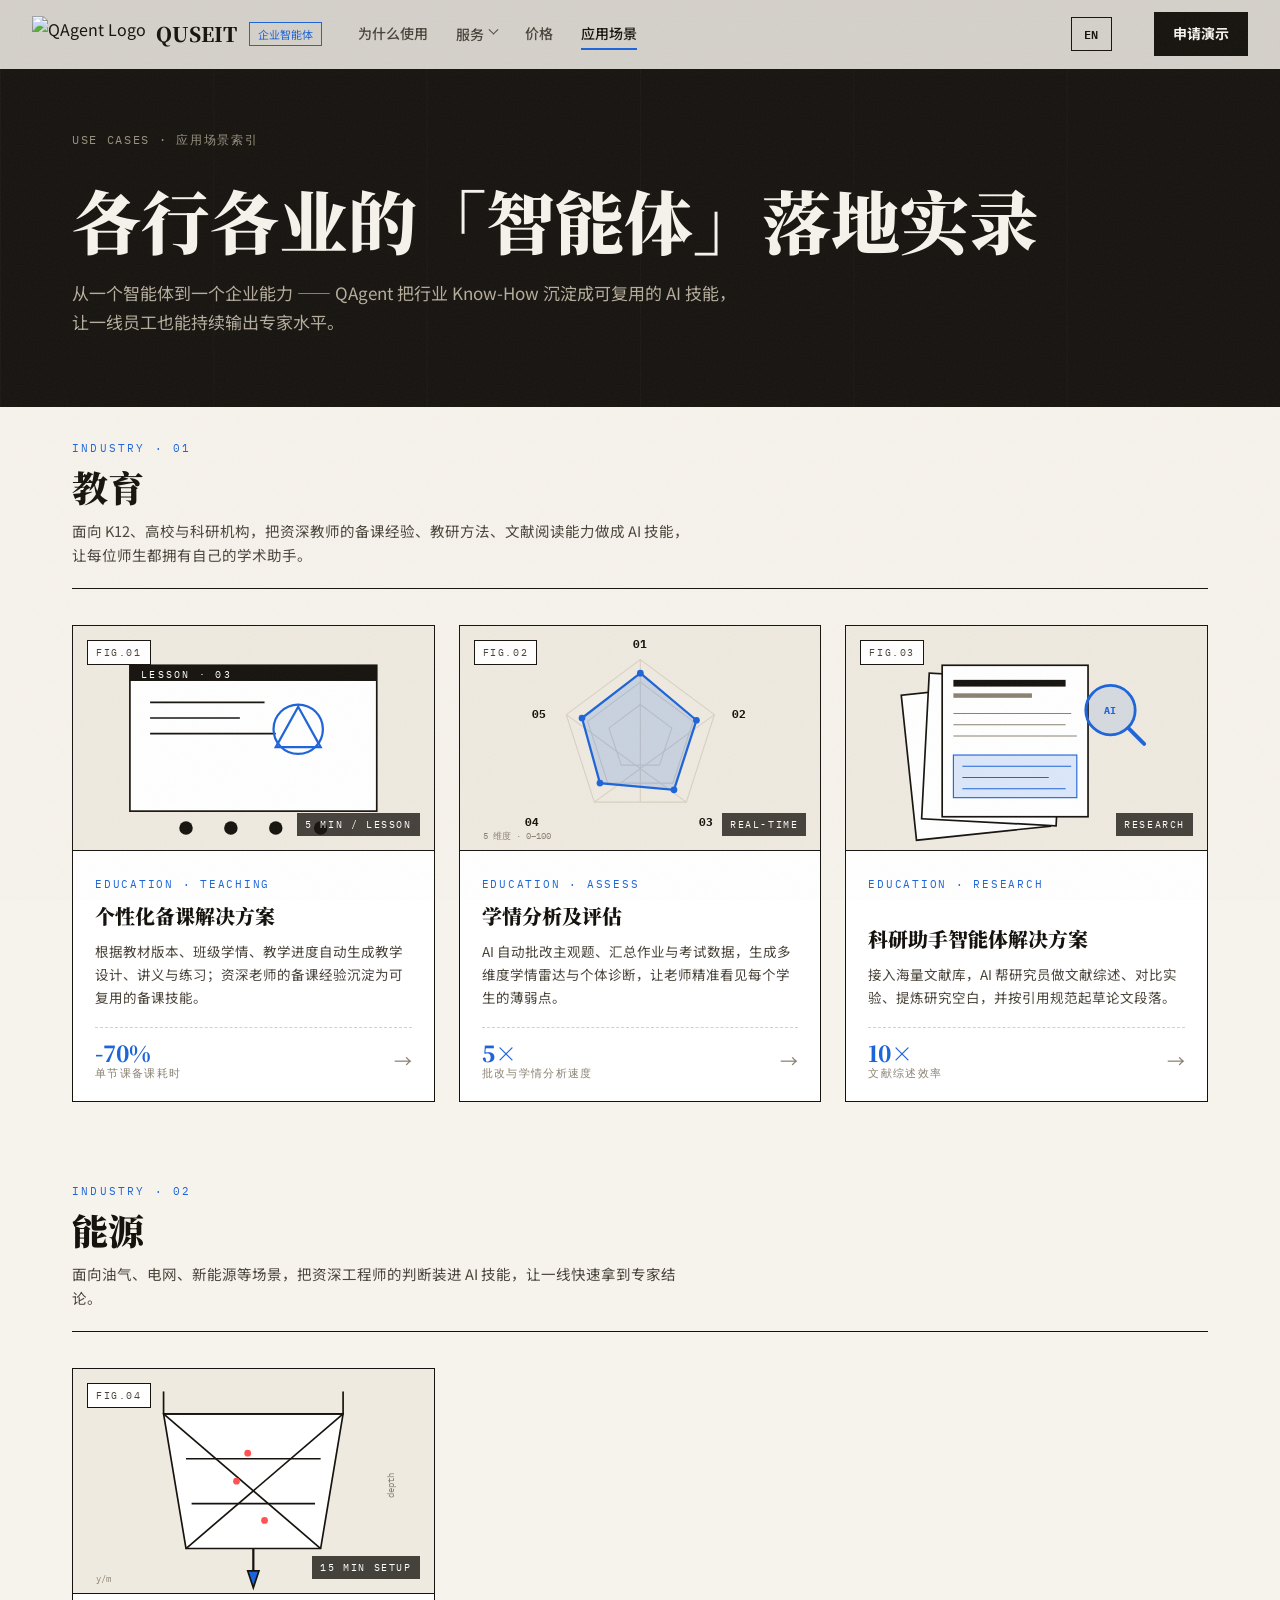
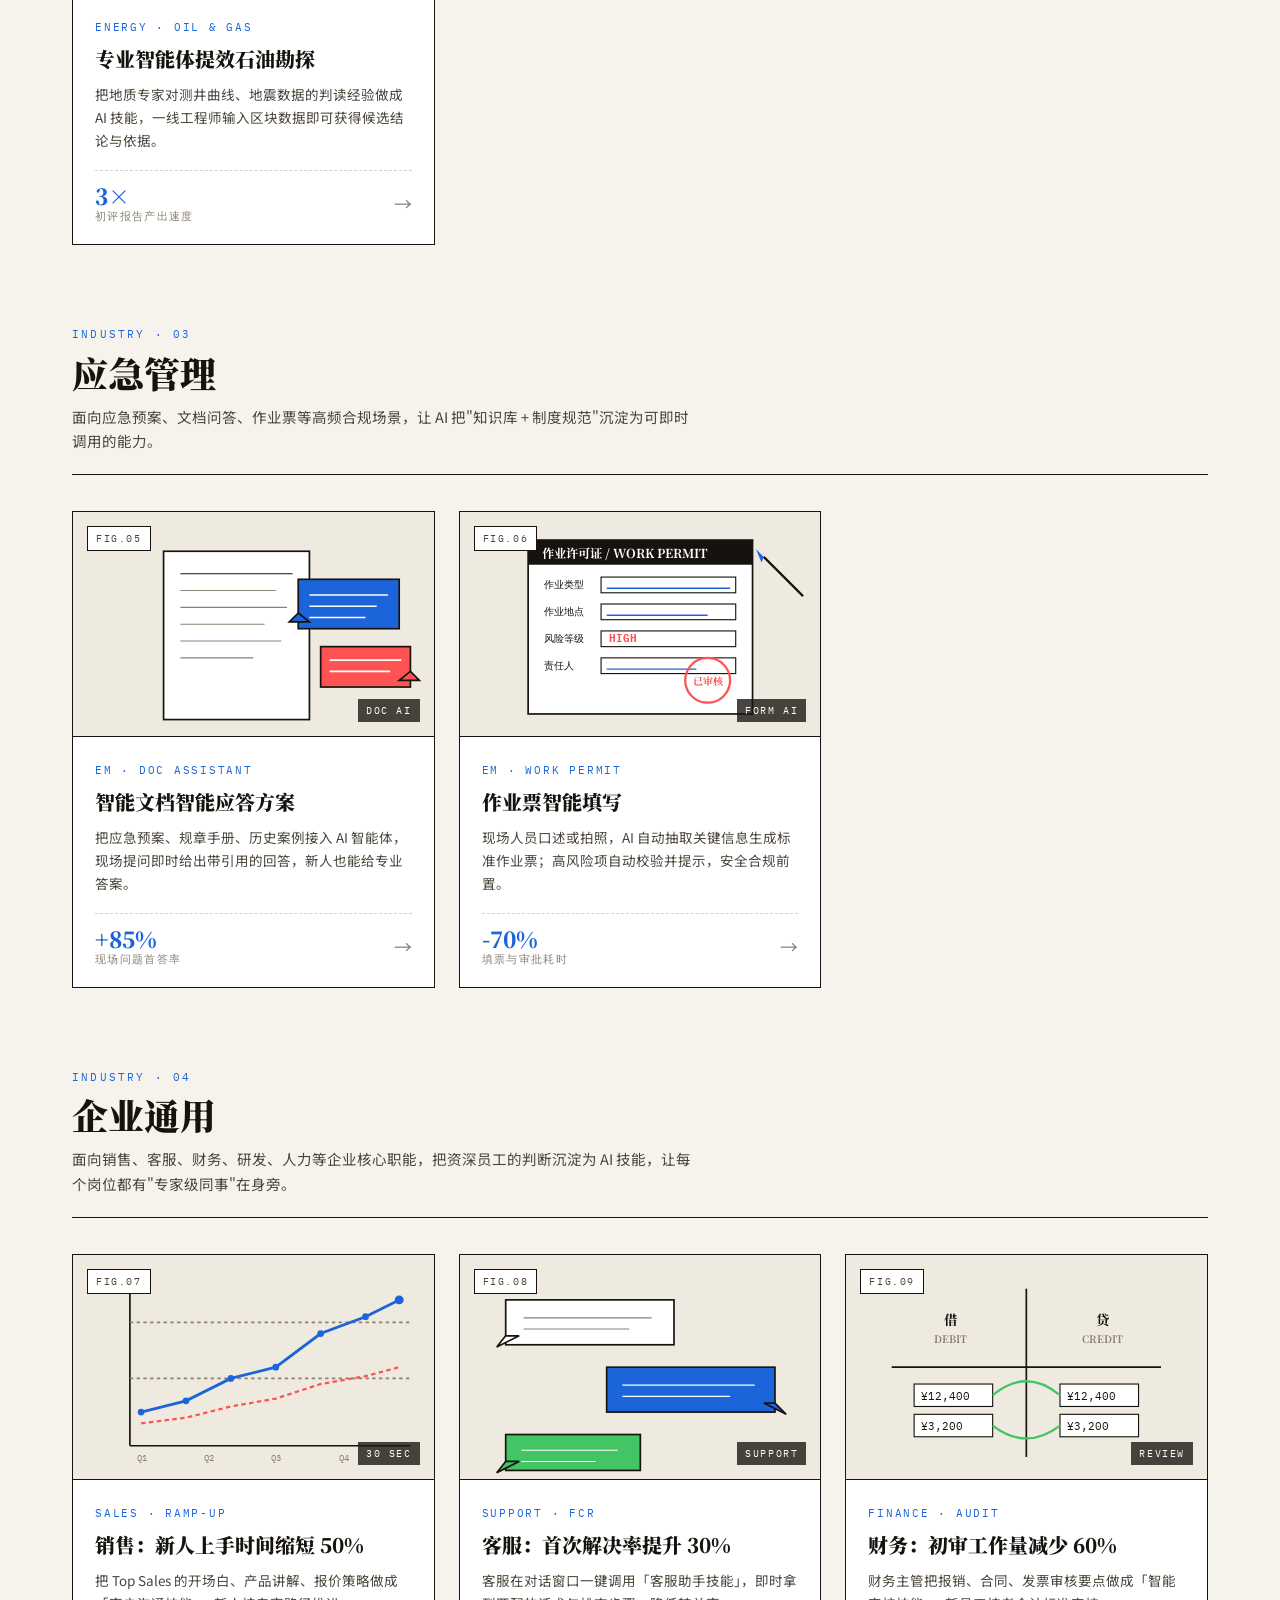
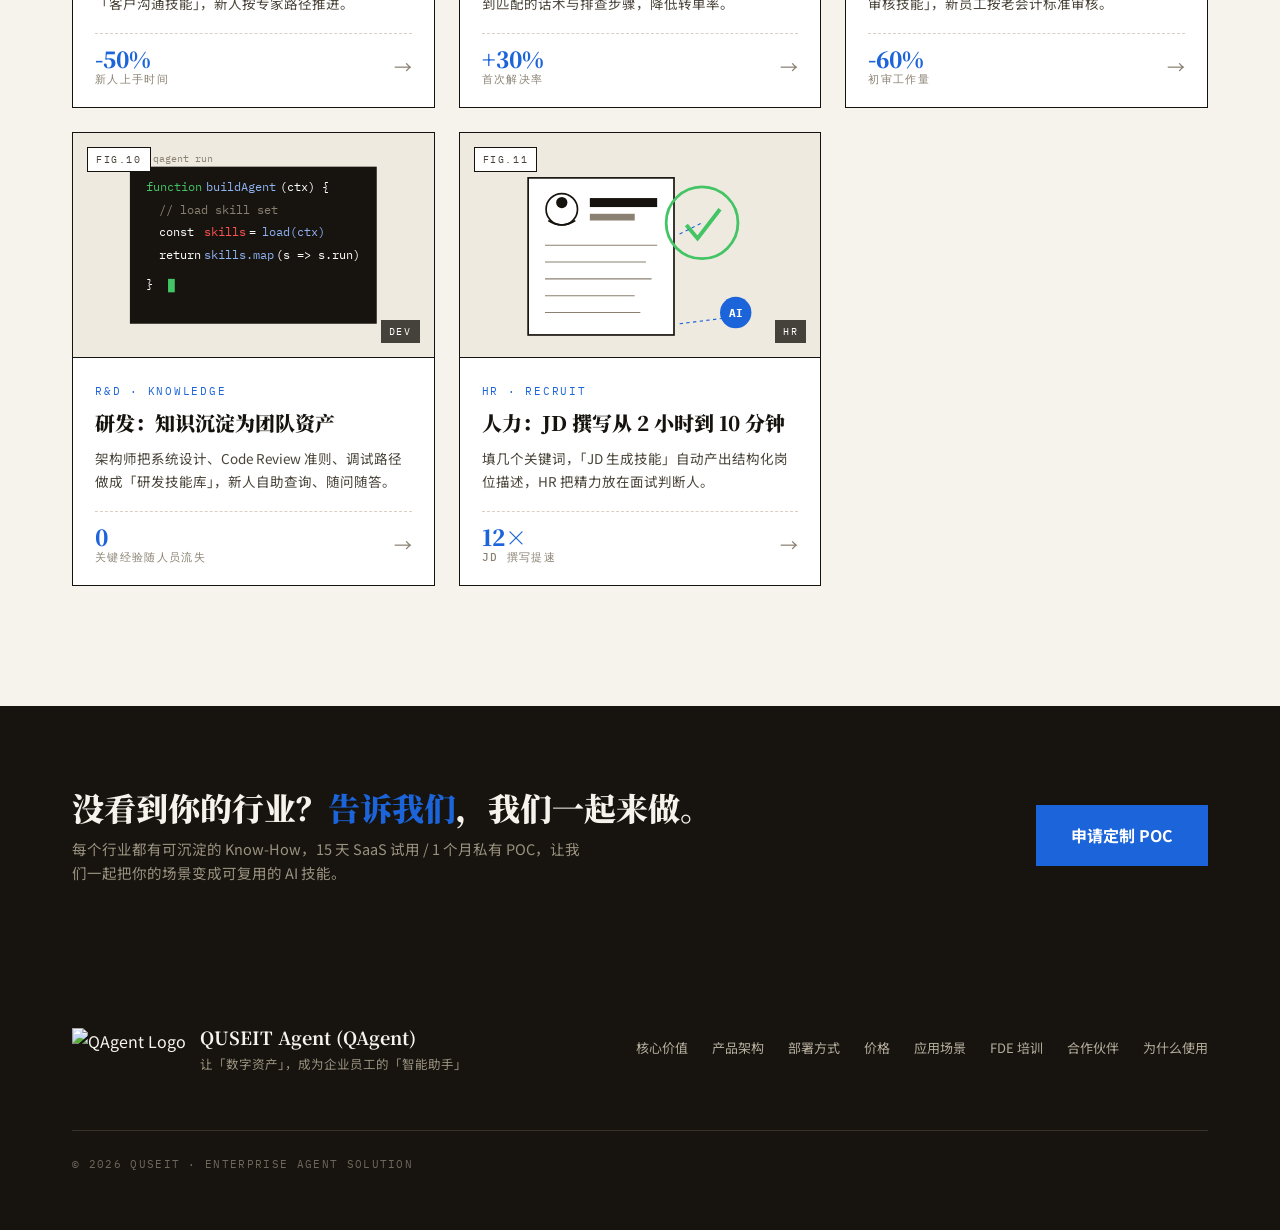
==== commit a40c0a61: "统一全站 CTA 文案: 「申请演示」与「申请搭建工作流」 A 组 -> 申请演示 (Request a Demo) - 顶部导航「请求演示」-> 「申请演示」: index / about / pa" ====
--- a/cases/index.html
+++ b/cases/index.html
@@ -38,7 +38,7 @@
     </nav>
     <button class="lang-switch mono" id="langSwitch" aria-label="切换语言">EN</button>
     <div class="nav-cta">
-      <a href="#" class="btn btn-solid demo-open" data-i18n="nav.trial">请求演示</a>
+      <a href="#" class="btn btn-solid demo-open" data-i18n="nav.trial">申请演示</a>
     </div>
     <button class="nav-burger" id="burger" aria-label="菜单"><span></span><span></span></button>
   </div>
--- a/styles.css
+++ b/styles.css
@@ -158,11 +158,12 @@
 @keyframes pulse{0%,100%{box-shadow:0 0 0 0 rgba(28,100,217,.4)}50%{box-shadow:0 0 0 8px rgba(28,100,217,0)}}
 .hero-title{
   font-family:var(--serif);font-weight:900;
-  font-size:clamp(40px,5.4vw,72px);line-height:1.22;letter-spacing:.01em;
-}
-/* 英文单词比中文宽：72px 下 "Every Employee's" 需 656px、"“Smart Assistant”" 需 743px,
-   都超出 616px 的文案栏宽会被拆词。英文降到 58px 可三行完整容纳。 */
-html[lang="en"] .hero-title{font-size:clamp(36px,4.6vw,58px)}
+  font-size:clamp(40px,4.9vw,68px);line-height:1.22;letter-spacing:.01em;
+}
+/* 英文单词比中文宽：56px 下 "Build workflows free," 需 646px，超出 616px 文案栏宽会被拆词；
+   54px 仍需 614/623px。实测 52px 下三段最宽 600px，可全部单行容纳，故英文降档。
+   中文 68px 下三段最宽 544px，同样单行。 */
+html[lang="en"] .hero-title{font-size:clamp(29px,3.6vw,52px)}
 .hero-title span{display:block}
 .hero-title em{font-style:normal;color:var(--accent);position:relative}
 .hero-sub{margin-top:28px;font-size:18px;color:var(--ink-2);line-height:1.9}
@@ -431,12 +432,13 @@
   .case-row{grid-template-columns:1fr;gap:12px}
   .case-result{text-align:left}
 }
-@media(max-width:640px){
+/* 导航在 <820px 改用汉堡菜单。
+   英文导航最宽时品牌 210 + 链接 288 + 语言 40 + CTA 94 + 间距/内边距 ≈ 778px，
+   断点若停在 640，768–641 区间会横向溢出，故提到 820。 */
+@media(max-width:820px){
   .nav-links,.nav-cta{display:none}
   .nav-burger{display:flex;margin-left:0}
   .lang-switch{margin-left:auto}
-  .product-space{padding:24px 20px}
-  .product-space-list{grid-template-columns:1fr;gap:14px}
   .nav.open .nav-links{
     display:flex;position:absolute;top:68px;left:0;right:0;flex-direction:column;
     background:var(--paper);border-bottom:1.5px solid var(--ink);padding:20px 32px;gap:16px;
@@ -454,6 +456,10 @@
   .nav.open .nav-drop-menu::before{display:none}
   .nav.open .nav-drop-menu a{padding:8px 0;font-size:14px}
   .nav.open .nav-drop-menu a:hover{padding-left:4px;background:none}
+}
+@media(max-width:640px){
+  .product-space{padding:24px 20px}
+  .product-space-list{grid-template-columns:1fr;gap:14px}
   .section{padding:72px 0}
   .container{padding:0 20px}
   .price-cards,.why-grid{grid-template-columns:1fr}
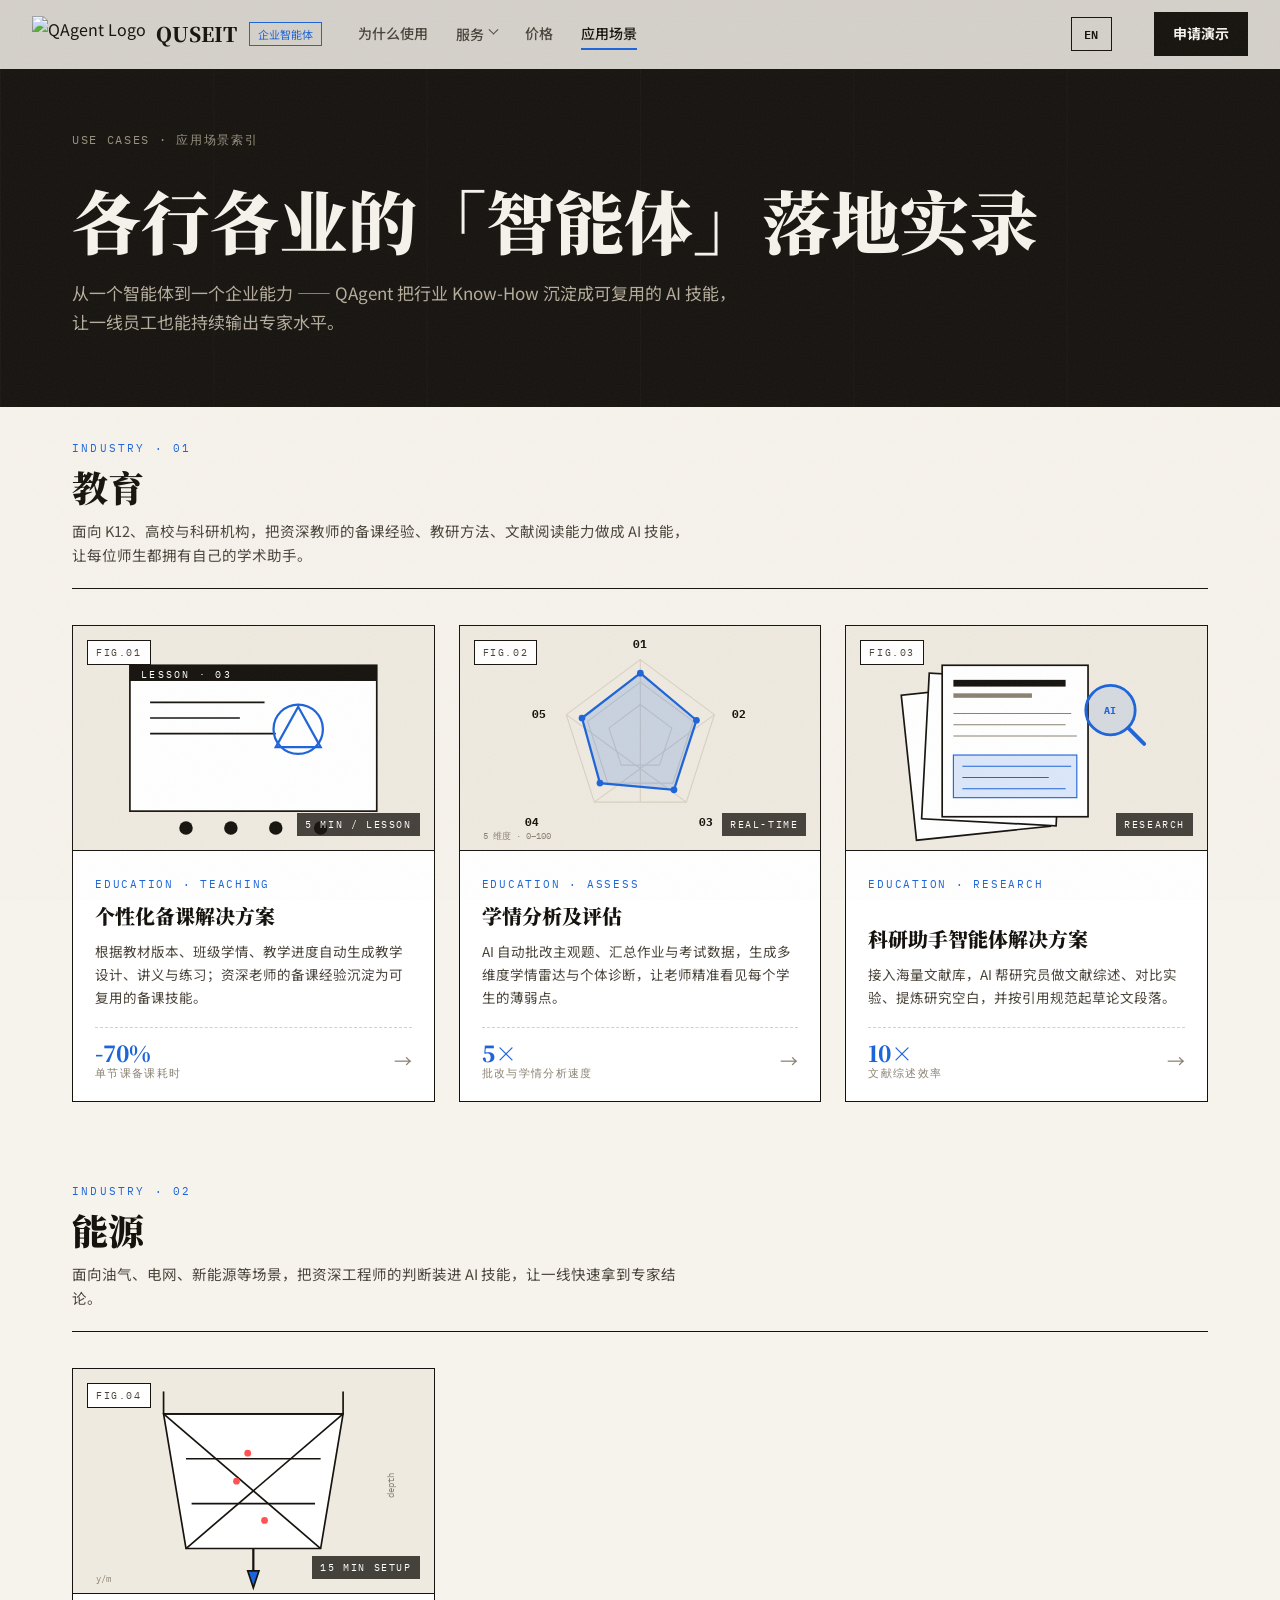
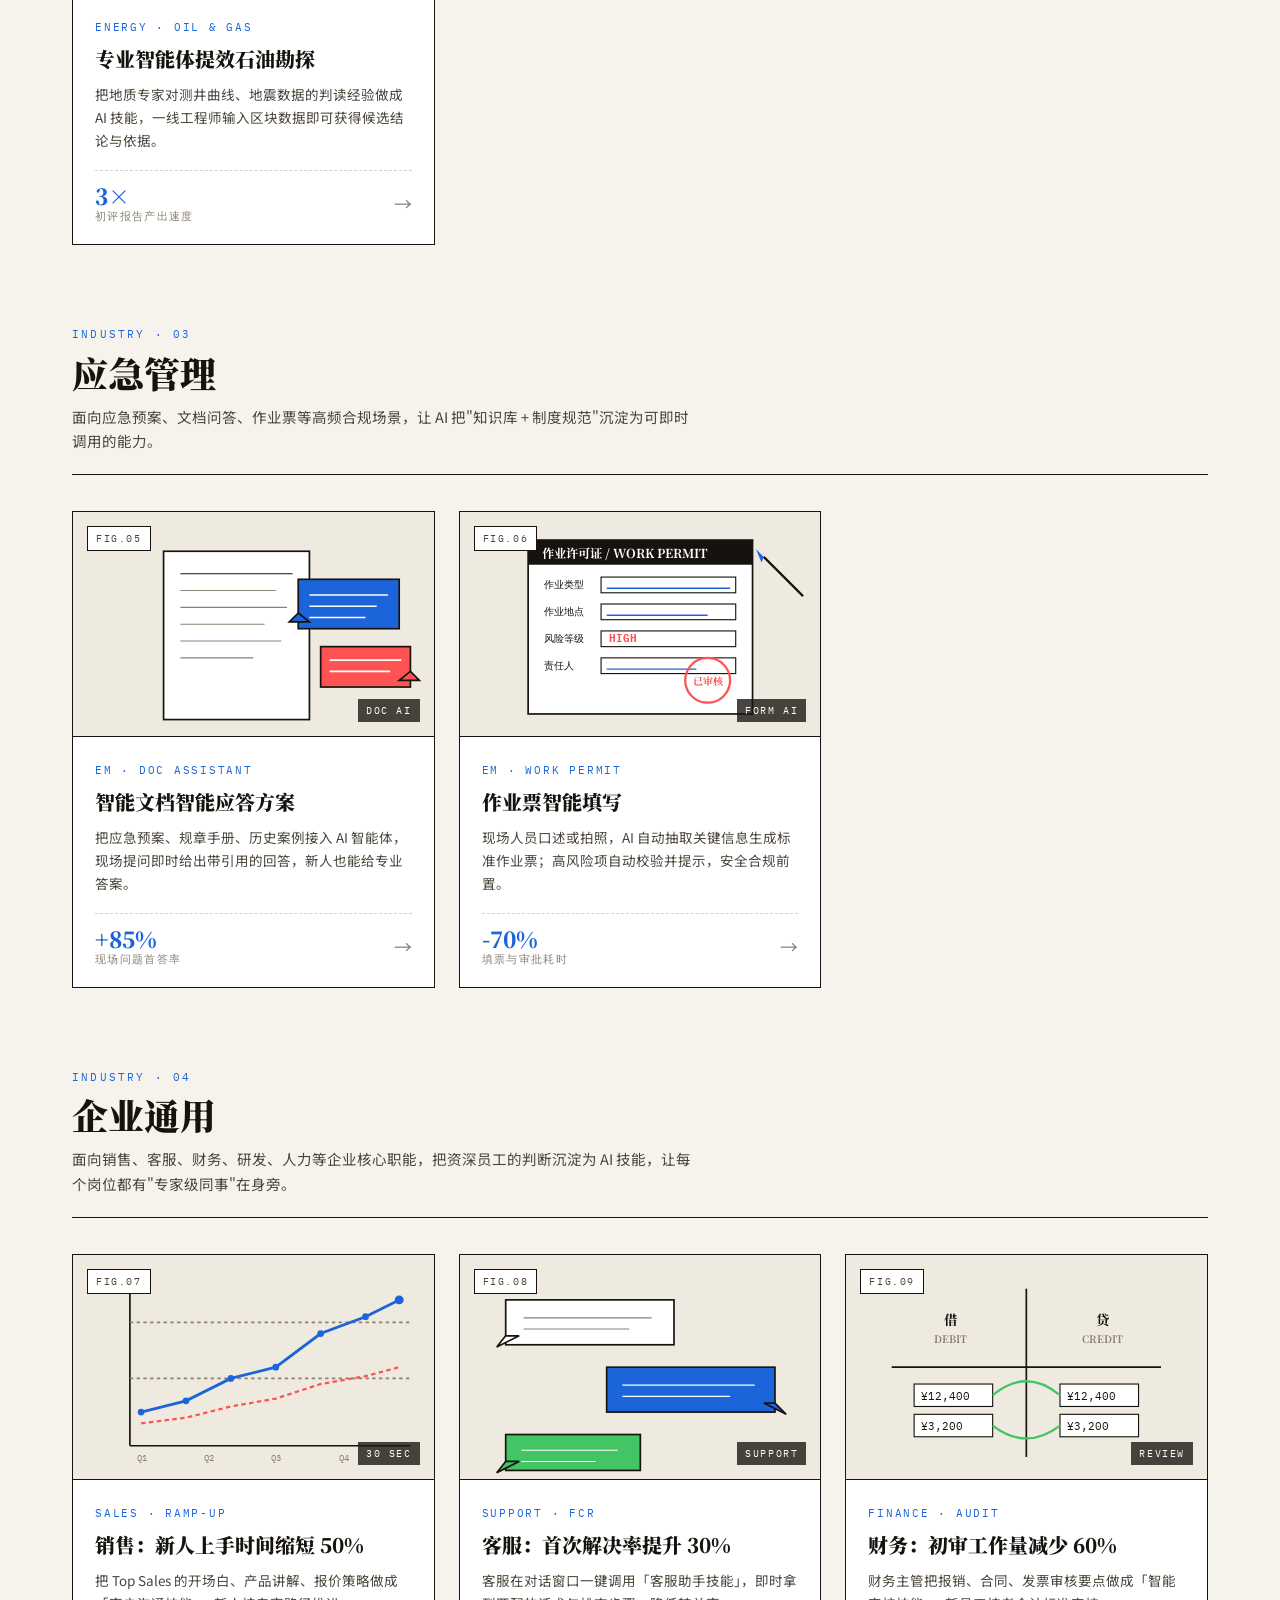
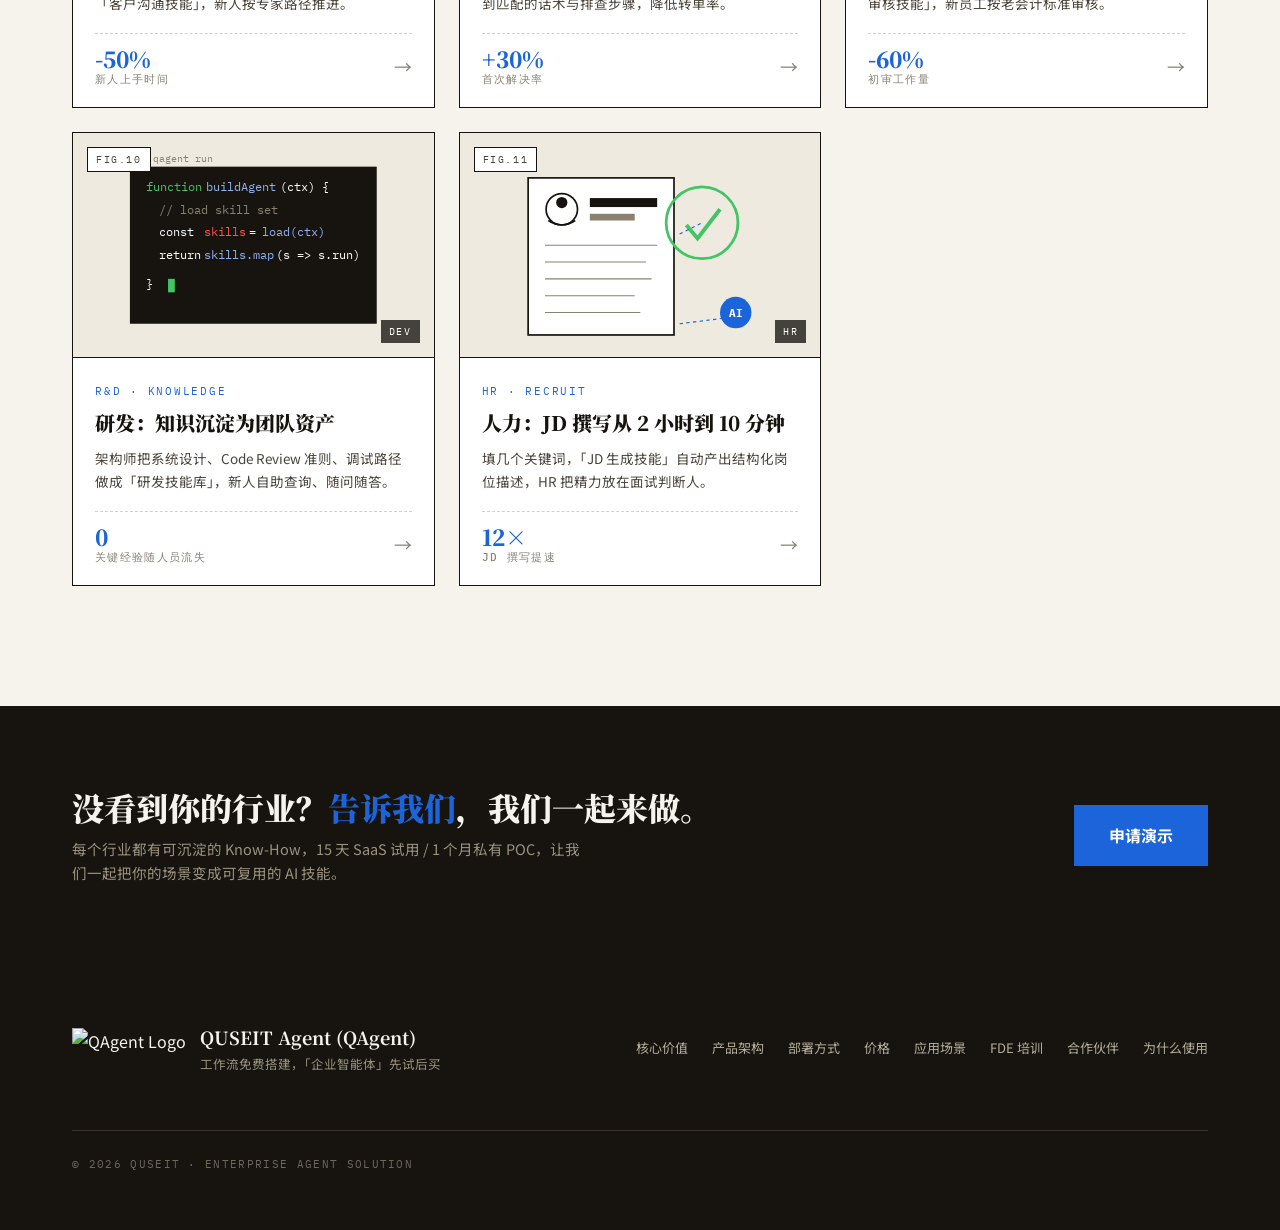
==== commit 6b03c3a7: "统一案例页 CTA, 并让品牌行与首页主标题同源 1. 案例页 POC 按钮 -> 申请演示 - cases/index.html cta.btn: 申请定制 POC -> 申请演示 - cases/" ====
--- a/cases/index.html
+++ b/cases/index.html
@@ -585,7 +585,7 @@
       <h3 data-i18n="cta.h3">没看到你的行业？<em>告诉我们</em>，我们一起来做。</h3>
       <p data-i18n="cta.p">每个行业都有可沉淀的 Know-How，15 天 SaaS 试用 / 1 个月私有 POC，让我们一起把你的场景变成可复用的 AI 技能。</p>
     </div>
-    <a href="../index.html#contact" class="btn btn-solid btn-lg demo-open" data-i18n="cta.btn">申请定制 POC</a>
+    <a href="../index.html#contact" class="btn btn-solid btn-lg demo-open" data-i18n="cta.btn">申请演示</a>
   </div>
 </section>
 
@@ -596,7 +596,7 @@
       <img src="../logo.svg" alt="QAgent Logo" class="brand-logo">
       <div>
         <b> QUSEIT Agent (QAgent) </b>
-        <p data-i18n="footer.slogan">让「数字资产」，成为企业员工的「智能助手」</p>
+        <p data-i18n="footer.slogan">工作流免费搭建，「企业智能体」先试后买</p>
       </div>
     </div>
     <div class="footer-links">
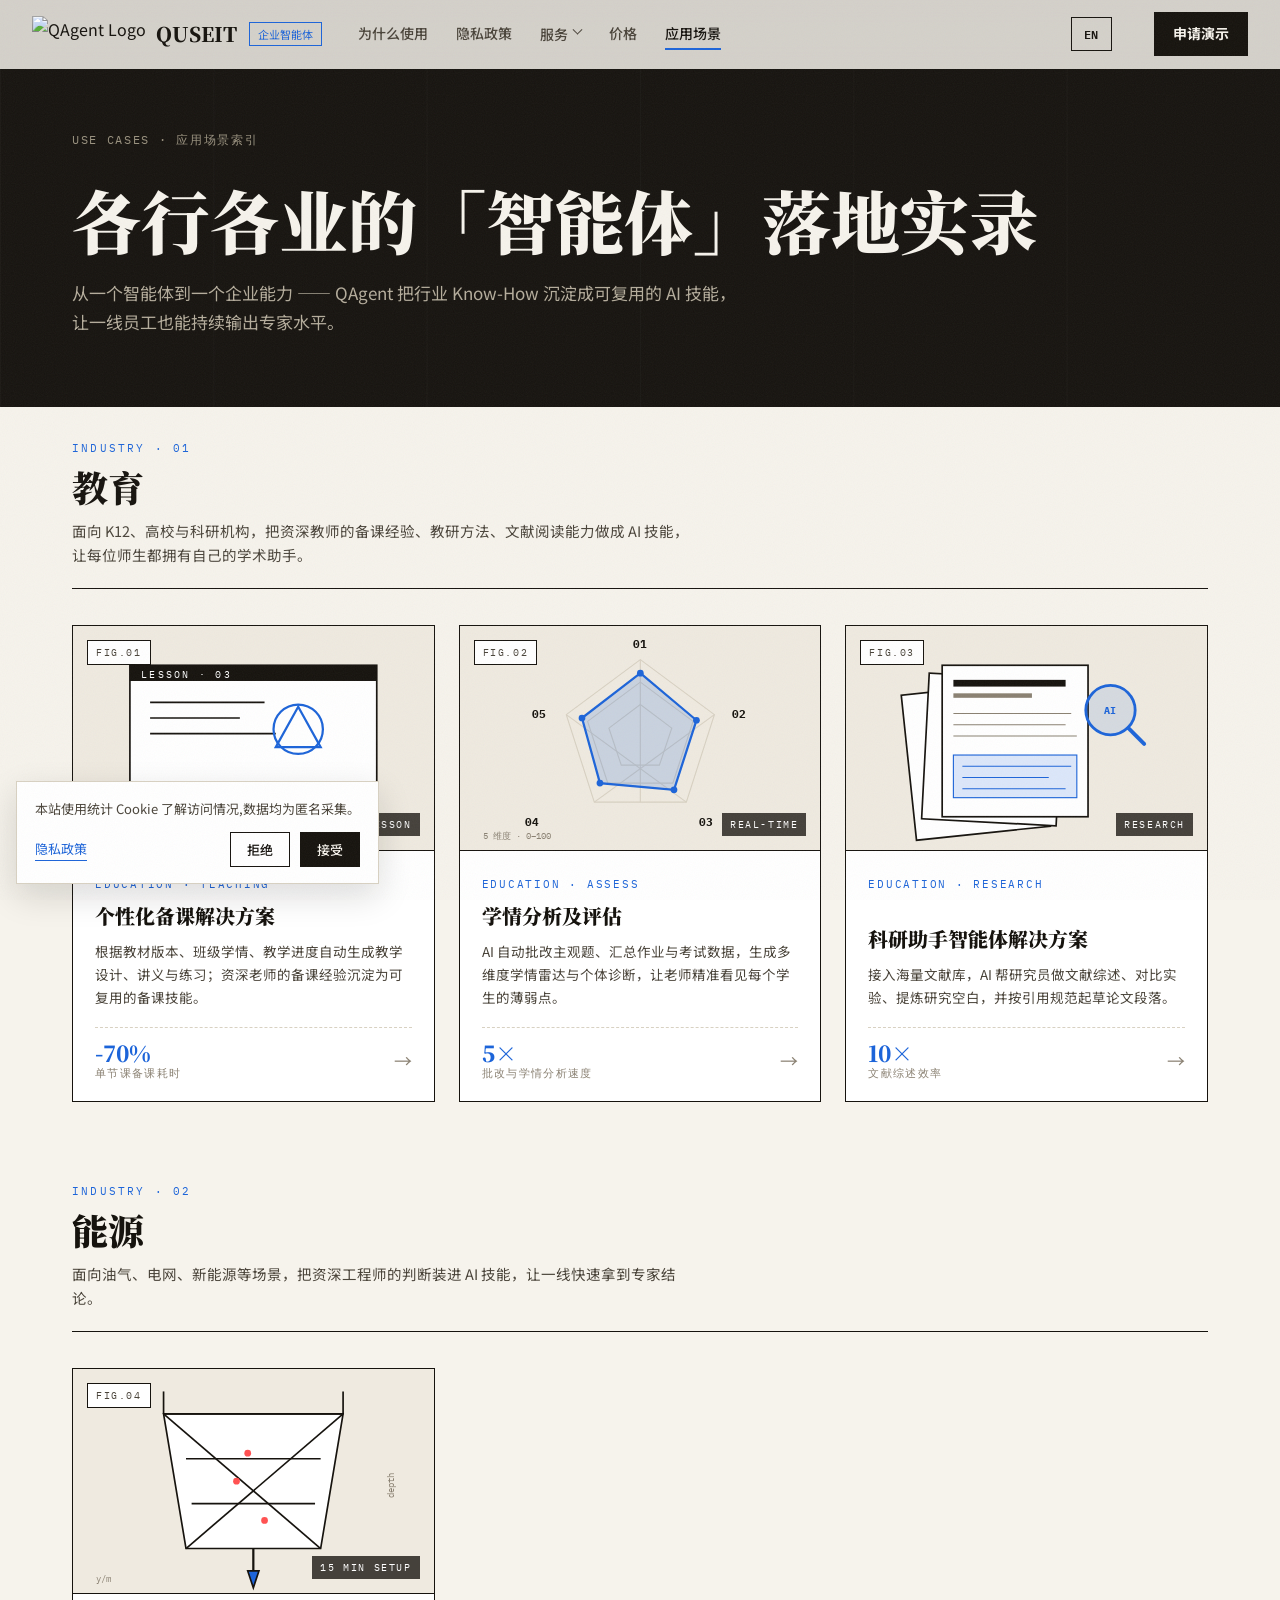
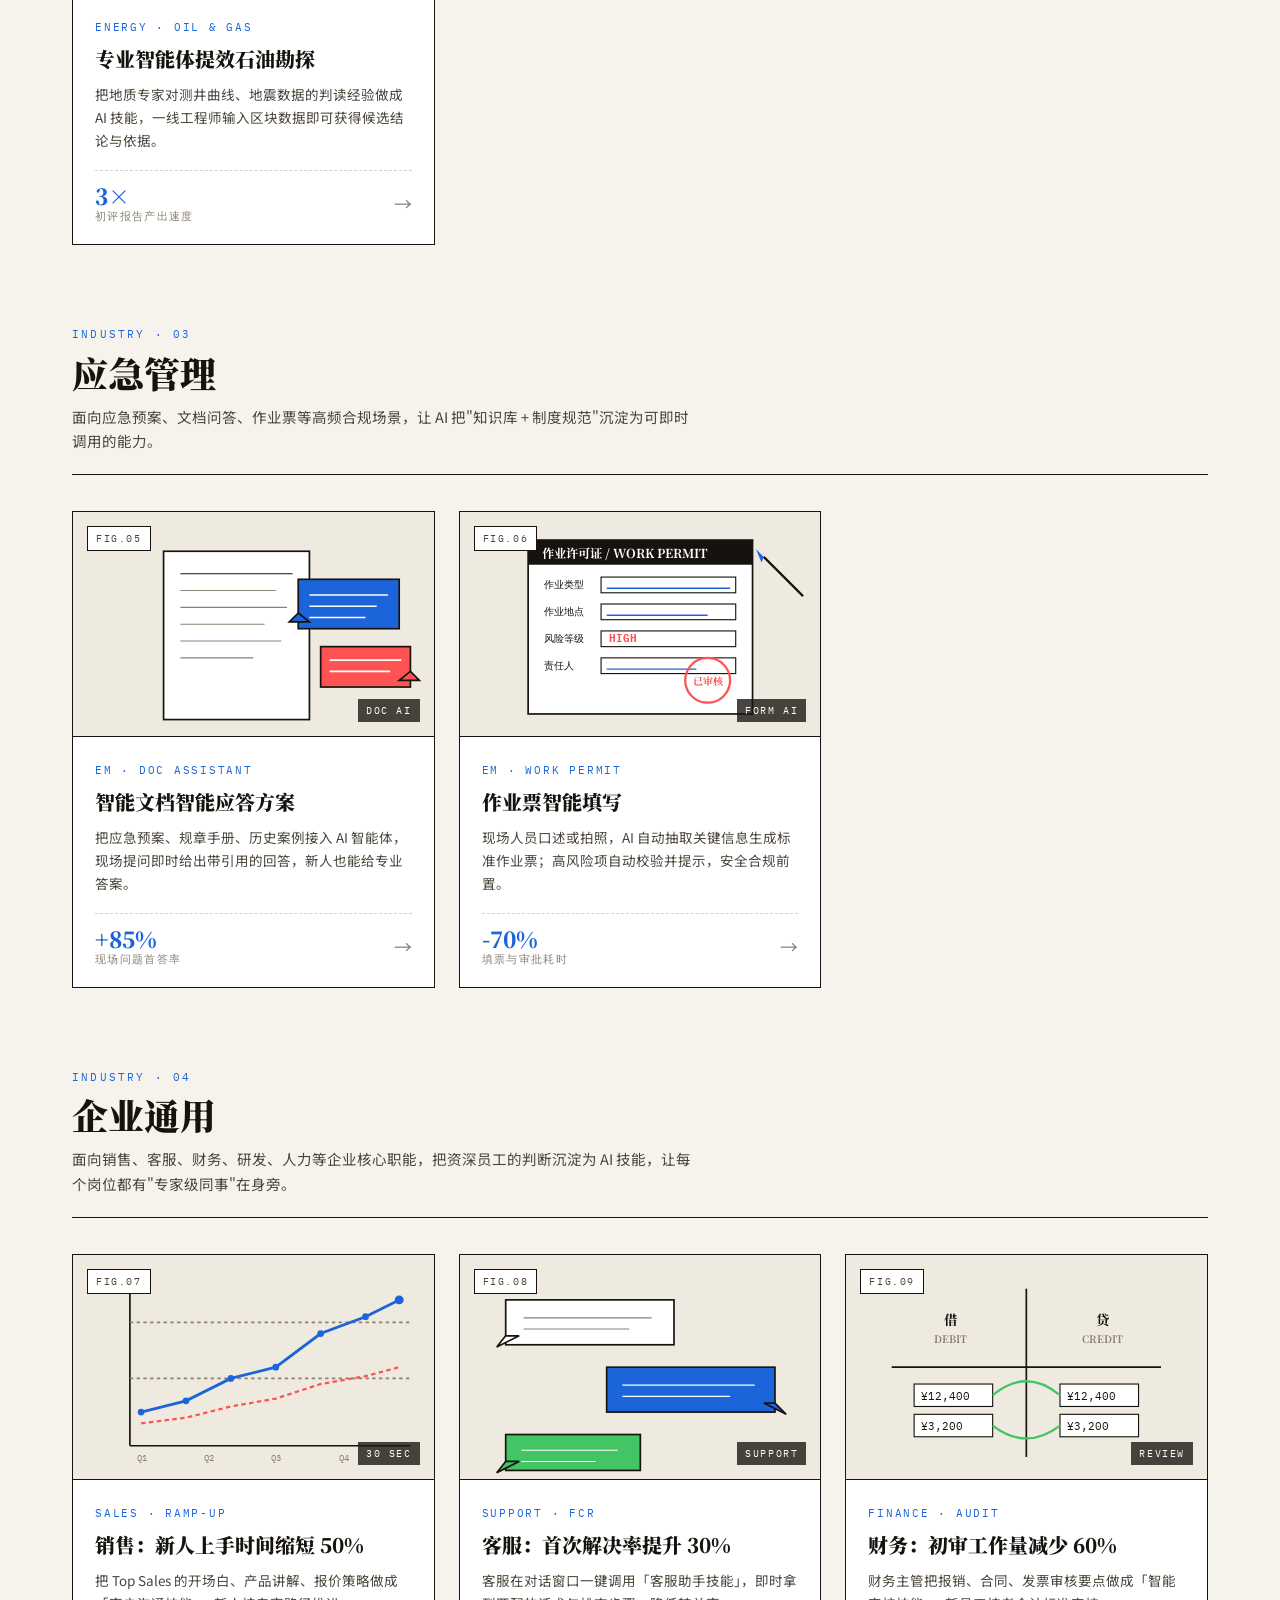
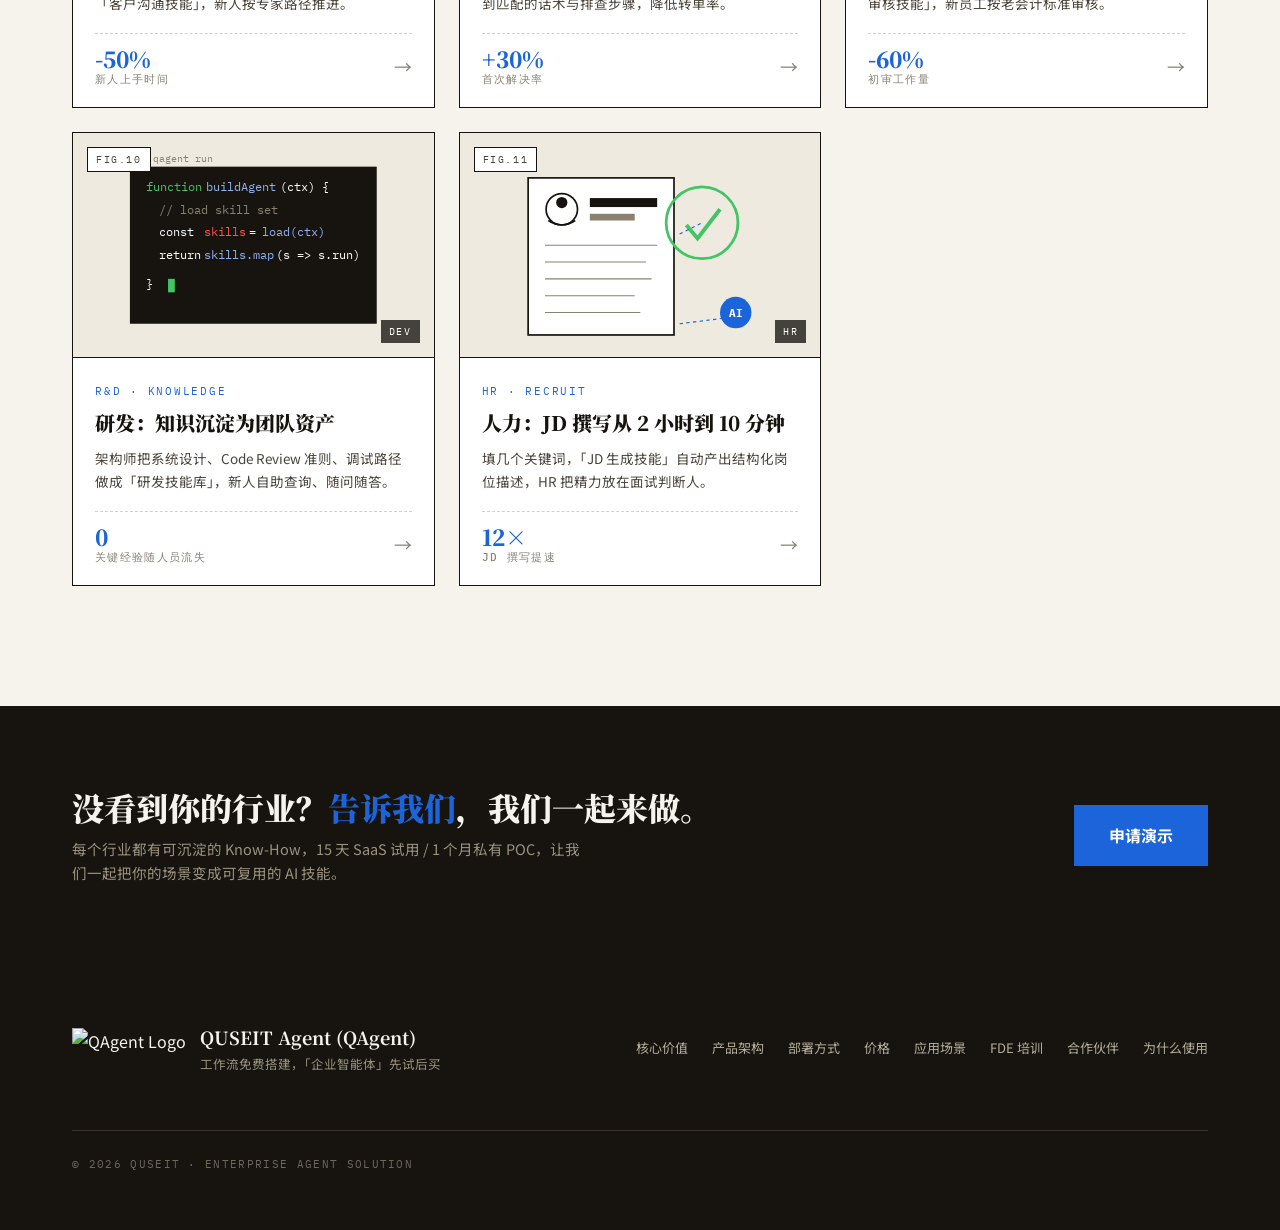
==== commit 3b02cf83: "新增双通道统计 (百度统计 + GA4) 与隐私政策页 参考 quseit-website 的 analytics.js 架构 (7dc853b), 用本次指定的两个 ID: - 百度统计: eb89" ====
--- a/cases/index.html
+++ b/cases/index.html
@@ -9,6 +9,7 @@
 <link rel="preconnect" href="https://fonts.googleapis.com">
 <link rel="preconnect" href="https://fonts.gstatic.com" crossorigin>
 <link href="https://fonts.googleapis.com/css2?family=Noto+Serif+SC:wght@600;700;900&family=Noto+Sans+SC:wght@400;500;700&family=IBM+Plex+Mono:wght@400;500;600&display=swap" rel="stylesheet">
+<script src="../analytics.js" defer></script>
 <link rel="stylesheet" href="../styles.css">
 </head>
 <body>
@@ -23,6 +24,7 @@
     </a>
     <nav class="nav-links">
       <a href="../about.html" data-i18n="nav.about">为什么使用</a>
+      <a href="../privacy.html" data-i18n="nav.privacy">隐私政策</a>
       <div class="nav-drop">
         <button type="button" class="nav-drop-btn" aria-expanded="false" aria-haspopup="true">
           <span data-i18n="nav.services">服务</span>
--- a/styles.css
+++ b/styles.css
@@ -20,6 +20,8 @@
 }
 *{margin:0;padding:0;box-sizing:border-box}
 html{scroll-behavior:smooth}
+/* 顶部导航是 position:fixed(高 68px)，锚点跳转时给目标留出导航高度 */
+section[id]{scroll-margin-top:68px}
 body{
   background:var(--paper);
   color:var(--ink);
@@ -172,18 +174,40 @@
 .hero-visual{position:relative}
 .hero-figure{
   border:1.5px solid var(--ink);background:#fff;padding:12px;
+  width:436px;max-width:100%;margin:0 auto;
   box-shadow:10px 10px 0 var(--accent-soft);
   transform:rotate(1.2deg);transition:transform .5s cubic-bezier(.2,.8,.2,1),box-shadow .5s;
 }
 .hero-figure:hover{transform:rotate(0);box-shadow:14px 14px 0 var(--accent)}
-.hero-figure img{width:100%;aspect-ratio:4/3.4;object-fit:cover}
-.hero-caption{display:flex;justify-content:space-between;gap:12px;padding:12px 4px 2px;font-size:13px;color:var(--ink-2)}
-.hero-caption .mono{color:var(--accent);font-size:11px}
-.hero-diamonds{position:absolute;inset:0;pointer-events:none}
+/* 图片原图是 1200x1200 正方形。此前的 aspect-ratio:4/3.4 配 object-fit:cover
+   会把图放大 17% 并裁掉上下各 2.6%，顶部标题紧贴边框。改为 1/1 让原图
+   完整显示、零裁切；尺寸固定 410x410 并在卡片内居中。 */
+.hero-figure img{
+  width:410px;max-width:100%;height:410px;
+  aspect-ratio:1/1;object-fit:cover;display:block;margin:0 auto;
+}
+/* 图注排版：FIG.01 靠左，说明文字靠右。
+   说明文字原为裸文本节点，flex 下靠右不可靠，改为独立 span 明确右对齐。 */
+.hero-caption{
+  display:flex;justify-content:space-between;align-items:baseline;gap:16px;
+  padding:12px 4px 2px;font-size:13px;color:var(--ink-2);
+}
+.hero-caption .mono{color:var(--accent);font-size:11px;flex:none}
+.hero-caption .cap-text{
+  text-align:right;line-height:1.5;
+}
+.hero-diamonds{position:absolute;inset:0;pointer-events:none;z-index:2}
 .hd{position:absolute;border-radius:7px;transform:rotate(45deg);box-shadow:0 10px 24px rgba(22,19,14,.18)}
-.hd-red{width:34px;height:34px;background:var(--c-red);top:-30px;right:52px;animation:float 5s ease-in-out infinite}
+/* 三个装饰方块都放在卡片外侧, 不覆盖图片与图注。
+   卡片外框 = 图片 410 + padding 12*2 + border 1.5*2 = 437px 宽;
+   .hero-visual 高 471px, 图片区从内容区顶部开始。
+   .hd-red 原本 top:-30px 会跨在卡片上边框上 (方块 34px 高 + 浮动动画上浮 14px),
+   必然有部分落在图片内 —— 改为 -48px 让它完全悬在卡片上方。
+   .hd-blue 原本 bottom:-24px 会压住图注文字尾部 (实测压住「上线」两字),
+   改为 -64px 让它落到卡片下边框之外。 */
+.hd-red{width:34px;height:34px;background:var(--c-red);top:-48px;right:52px;animation:float 5s ease-in-out infinite}
 .hd-green{width:22px;height:22px;background:var(--c-green);top:38%;left:-34px;animation:float 6s ease-in-out .8s infinite}
-.hd-blue{width:44px;height:44px;background:var(--c-blue);bottom:-24px;right:-20px;animation:float 7s ease-in-out 1.5s infinite}
+.hd-blue{width:44px;height:44px;background:var(--c-blue);bottom:-64px;right:-20px;animation:float 7s ease-in-out 1.5s infinite}
 @keyframes float{0%,100%{transform:rotate(45deg) translateY(0)}50%{transform:rotate(45deg) translateY(-14px)}}
 
 /* ===== 通用 Section ===== */
@@ -471,6 +495,34 @@
   .hero-diamonds{display:none}
 }
 
+/* ===== 统计同意横幅 (由 analytics.js 动态注入, 出现在任意页面) ===== */
+.qa-consent{
+  position:fixed;left:16px;bottom:16px;z-index:9998;
+  max-width:420px;background:#fff;border:1px solid var(--line);
+  box-shadow:0 12px 32px rgba(22,19,14,.14);
+  padding:16px 18px;display:flex;flex-direction:column;gap:12px;
+  font-family:var(--sans);
+}
+.qa-consent[hidden]{display:none}
+.qa-consent-text{font-size:13px;line-height:1.7;color:var(--ink-2);margin:0}
+.qa-consent-actions{display:flex;align-items:center;gap:10px;flex-wrap:wrap}
+.qa-consent-link{
+  font-size:13px;color:var(--accent);text-decoration:none;
+  border-bottom:1px solid var(--accent);margin-right:auto;
+}
+.qa-consent-btn{
+  font-family:var(--sans);font-size:13px;font-weight:500;
+  padding:7px 16px;border:1.5px solid var(--ink);
+  background:transparent;color:var(--ink);cursor:pointer;
+  transition:background .2s ease,color .2s ease;
+}
+.qa-consent-btn:hover{background:var(--ink);color:var(--paper)}
+.qa-consent-btn.is-solid{background:var(--ink);color:var(--paper)}
+.qa-consent-btn.is-solid:hover{background:var(--accent);color:#fff}
+@media (max-width:640px){
+  .qa-consent{left:12px;right:12px;bottom:12px;max-width:none}
+}
+
 /* ===== 请求演示模态框 ===== */
 .demo-modal{
   position:fixed;inset:0;z-index:1000;display:none;
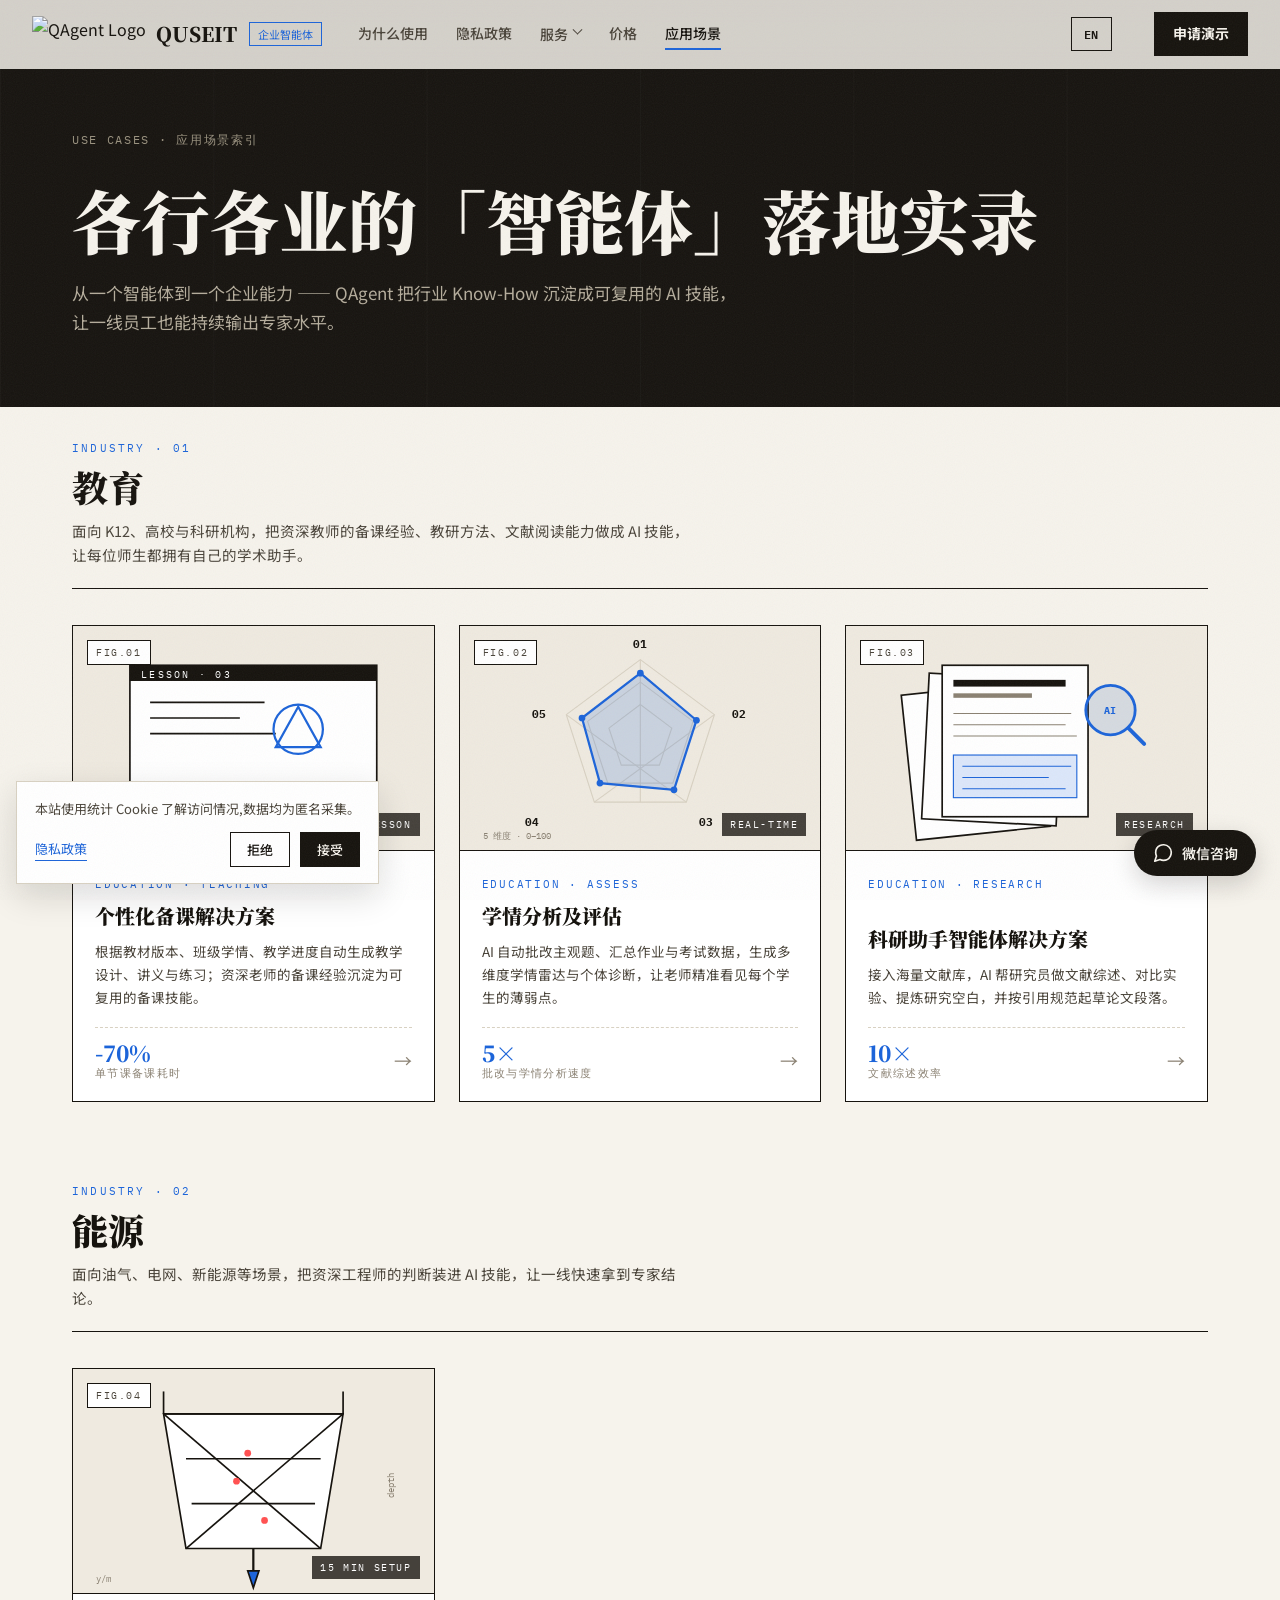
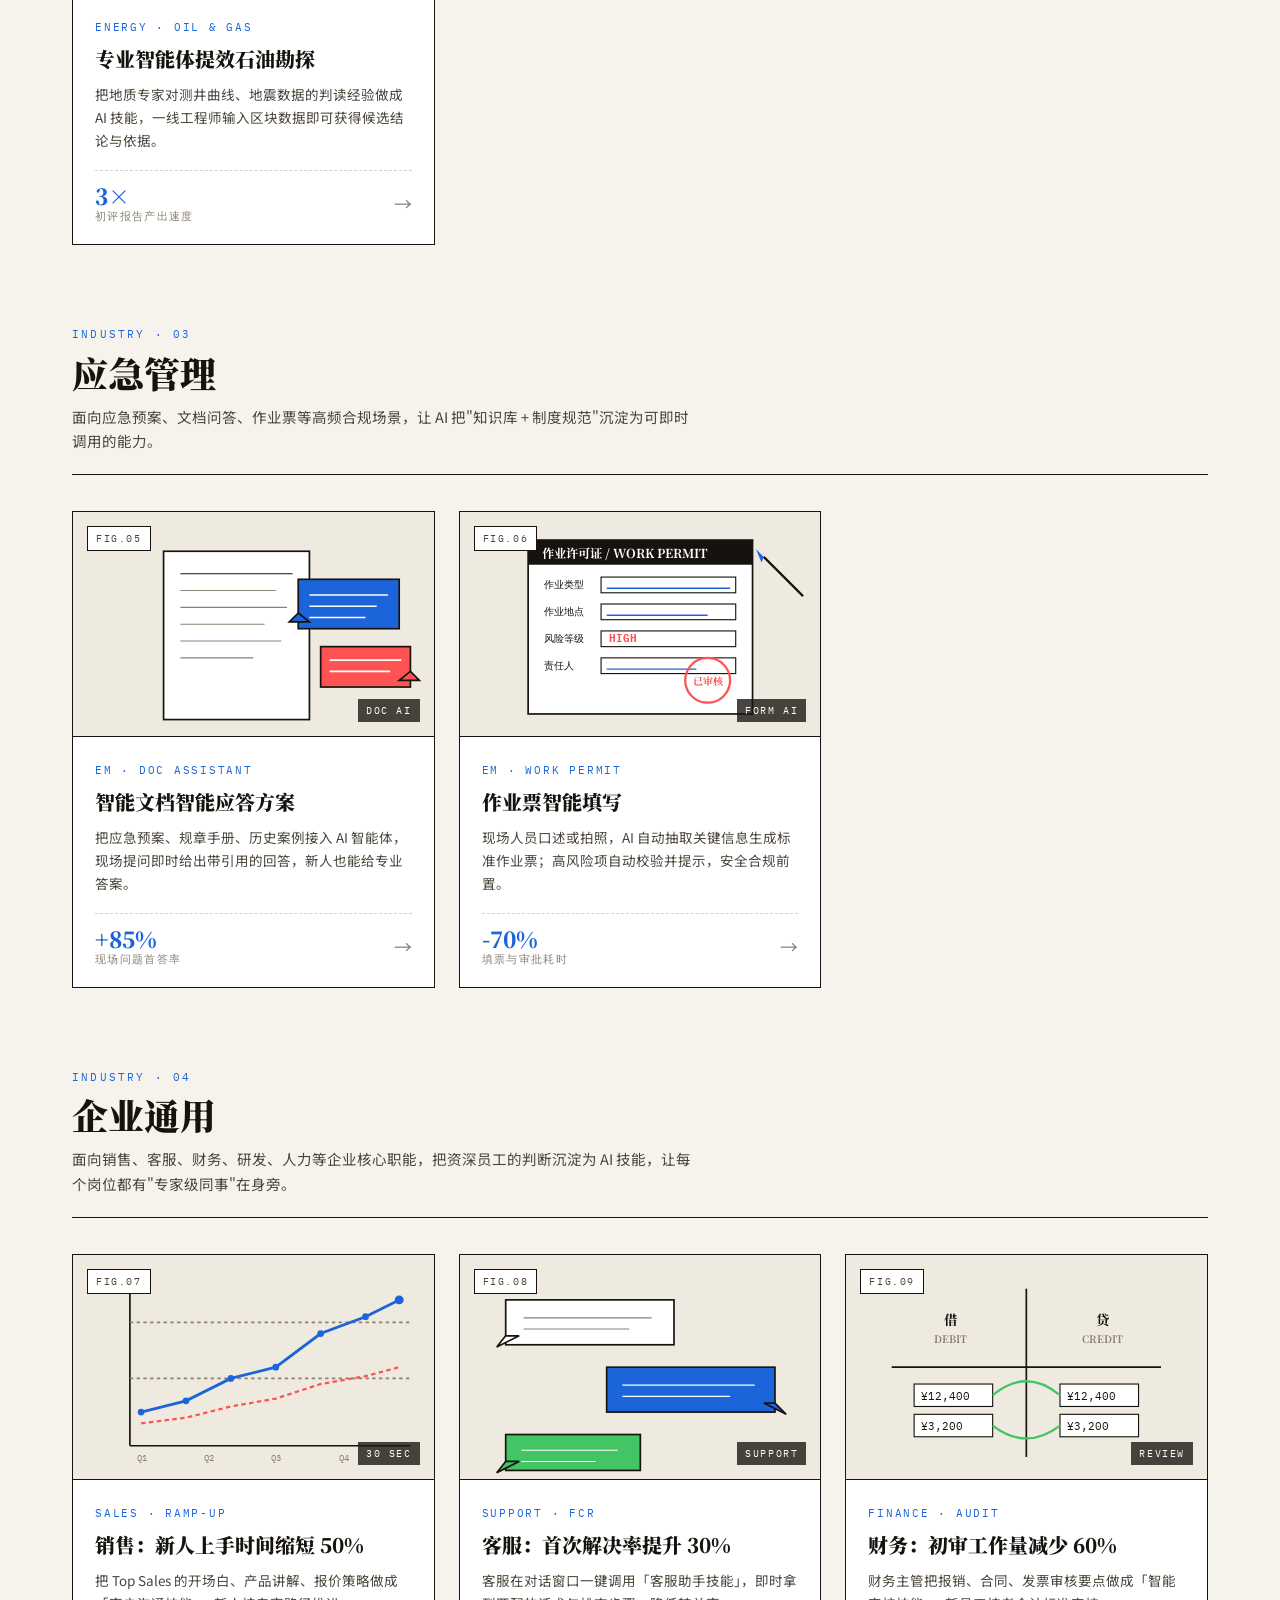
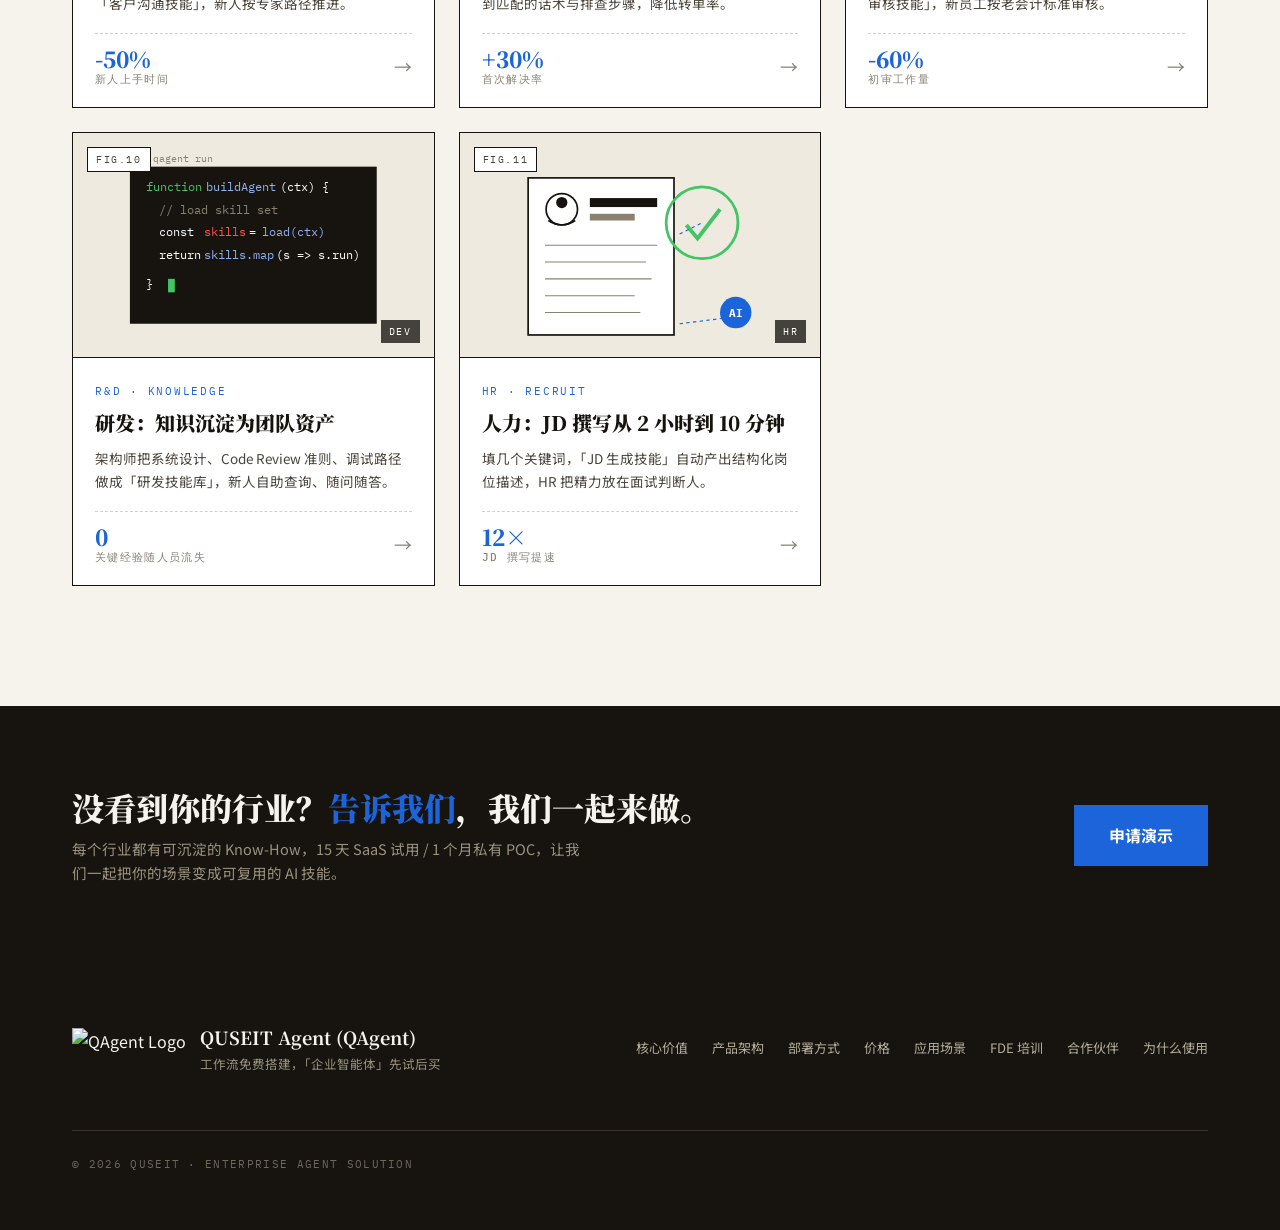
==== commit 8ebb52c1: "新增右下角微信咨询悬浮框(全站 9 页) 参考 quseit-website 的 .qr-float 组件, 移植到企业站: - 纯 CSS checkbox 切换: 桌面 hover 展开, 移动端" ====
--- a/cases/index.html
+++ b/cases/index.html
@@ -622,7 +622,26 @@
   </div>
 </div>
 
+<!-- ===== 微信二维码悬浮框 ===== -->
+<div class="qr-float" aria-label="联系 QUSEIT 微信">
+  <input type="checkbox" id="qrToggle" class="qr-float-toggle" aria-hidden="true">
+  <label for="qrToggle" class="qr-float-btn" aria-label="展开 / 收起二维码">
+    <svg viewBox="0 0 24 24" width="22" height="22" fill="none" stroke="currentColor" stroke-width="1.8" stroke-linecap="round" stroke-linejoin="round" aria-hidden="true">
+      <path d="M21 11.5a8.38 8.38 0 0 1-.9 3.8 8.5 8.5 0 0 1-7.6 4.7 8.38 8.38 0 0 1-3.8-.9L3 21l1.9-5.7a8.38 8.38 0 0 1-.9-3.8 8.5 8.5 0 0 1 4.7-7.6 8.38 8.38 0 0 1 3.8-.9h.5a8.48 8.48 0 0 1 8 8v.5z"/>
+    </svg>
+    <span class="qr-float-label" data-i18n="qr.label">微信咨询</span>
+  </label>
+  <div class="qr-float-panel" role="dialog" aria-label="微信二维码">
+    <img src="../asset/wechat-qr.jpg" alt="QUSEIT 微信二维码" class="qr-float-img">
+    <p class="qr-float-title" data-i18n="qr.title">扫码联系 QUSEIT</p>
+    <p class="qr-float-sub" data-i18n="qr.sub">周一至周五 · 工作日响应</p>
+  </div>
+</div>
+
 <script src="../i18n.js"></script>
 <script src="../main.js"></script>
+
+</div>
+
 </body>
 </html>
--- a/styles.css
+++ b/styles.css
@@ -174,16 +174,19 @@
 .hero-visual{position:relative}
 .hero-figure{
   border:1.5px solid var(--ink);background:#fff;padding:12px;
-  width:436px;max-width:100%;margin:0 auto;
+  /* 固定 436px 会在窄屏撑破容器(390px 视口的内容区只有 350px),
+     用 min() 让它随可用宽度收缩, 桌面端仍为 436px */
+  width:min(436px,100%);max-width:100%;margin:0 auto;
   box-shadow:10px 10px 0 var(--accent-soft);
   transform:rotate(1.2deg);transition:transform .5s cubic-bezier(.2,.8,.2,1),box-shadow .5s;
 }
 .hero-figure:hover{transform:rotate(0);box-shadow:14px 14px 0 var(--accent)}
 /* 图片原图是 1200x1200 正方形。此前的 aspect-ratio:4/3.4 配 object-fit:cover
    会把图放大 17% 并裁掉上下各 2.6%，顶部标题紧贴边框。改为 1/1 让原图
-   完整显示、零裁切；尺寸固定 410x410 并在卡片内居中。 */
+   完整显示、零裁切；桌面端 410x410, 窄屏随容器等比收缩。 */
 .hero-figure img{
-  width:410px;max-width:100%;height:410px;
+  /* 随卡片收缩, 桌面端 410px, 窄屏按可用宽度等比缩小 */
+  width:min(410px,100%);max-width:100%;height:auto;
   aspect-ratio:1/1;object-fit:cover;display:block;margin:0 auto;
 }
 /* 图注排版：FIG.01 靠左，说明文字靠右。
@@ -482,6 +485,9 @@
   .nav.open .nav-drop-menu a:hover{padding-left:4px;background:none}
 }
 @media(max-width:640px){
+  /* 窄屏导航:内边距与间距固定 32/36px 时,320px 视口内容区只有 256px,
+     品牌区 + 语言 + 汉堡放不下,汉堡溢出屏幕。 */
+  .nav-inner{padding:0 20px;gap:16px}
   .product-space{padding:24px 20px}
   .product-space-list{grid-template-columns:1fr;gap:14px}
   .section{padding:72px 0}
@@ -494,6 +500,11 @@
   .hero{padding-top:130px}
   .hero-diamonds{display:none}
 }
+/* 极窄屏(<=400px):品牌区只留 logo + QUSEIT 字样,
+   「企业智能体」小徽标挤掉汉堡按钮。 */
+@media(max-width:400px){
+  .brand-tag{display:none}
+}
 
 /* ===== 统计同意横幅 (由 analytics.js 动态注入, 出现在任意页面) ===== */
 .qa-consent{
@@ -521,6 +532,113 @@
 .qa-consent-btn.is-solid:hover{background:var(--accent);color:#fff}
 @media (max-width:640px){
   .qa-consent{left:12px;right:12px;bottom:12px;max-width:none}
+}
+
+/* ===== 微信二维码悬浮框(右下角 fixed, hover / tap 展开) =====
+   参考 quseit-website 的 .qr-float:纯 CSS checkbox 切换,
+   桌面 hover 展开, 移动端点击展开。 */
+.qr-float {
+  position: fixed;
+  right: 24px;
+  bottom: 24px;
+  z-index: 9999;
+  font-family: var(--sans);
+}
+.qr-float-toggle {
+  position: absolute;
+  opacity: 0;
+  pointer-events: none;
+}
+.qr-float-btn {
+  display: inline-flex;
+  align-items: center;
+  gap: 8px;
+  padding: 12px 18px;
+  background: var(--ink);
+  color: var(--paper);
+  font-size: 14px;
+  font-weight: 600;
+  border-radius: 999px;
+  cursor: pointer;
+  box-shadow: 0 8px 24px rgba(22, 19, 14, .18);
+  transition: background .2s ease, transform .2s ease, box-shadow .2s ease;
+  user-select: none;
+}
+.qr-float-btn:hover,
+.qr-float-toggle:focus-visible + .qr-float-btn,
+.qr-float-toggle:checked + .qr-float-btn {
+  background: var(--accent);
+  transform: translateY(-2px);
+  box-shadow: 0 12px 28px rgba(28, 100, 217, .28);
+}
+.qr-float-btn svg { flex-shrink: 0; }
+.qr-float-label { line-height: 1; }
+
+.qr-float-panel {
+  position: absolute;
+  right: 0;
+  bottom: calc(100% + 12px);
+  width: 240px;
+  background: #fff;
+  border: 1px solid var(--line);
+  padding: 18px 18px 16px;
+  box-shadow: 0 16px 40px rgba(22, 19, 14, .18);
+  text-align: center;
+  opacity: 0;
+  pointer-events: none;
+  transform: translateY(8px) scale(.96);
+  transform-origin: bottom right;
+  transition: opacity .22s ease, transform .22s cubic-bezier(.2, .8, .2, 1);
+}
+.qr-float:hover .qr-float-panel,
+.qr-float-toggle:focus-visible ~ .qr-float-panel,
+.qr-float-toggle:checked ~ .qr-float-panel {
+  opacity: 1;
+  pointer-events: auto;
+  transform: translateY(0) scale(1);
+}
+.qr-float-img {
+  width: 180px;
+  height: 180px;
+  display: block;
+  margin: 0 auto 12px;
+  object-fit: cover;
+  background: #fff;
+}
+.qr-float-title {
+  font-size: 14px;
+  font-weight: 600;
+  color: var(--ink);
+  margin: 0 0 4px;
+  line-height: 1.4;
+}
+.qr-float-sub {
+  font-family: var(--mono);
+  font-size: 11px;
+  letter-spacing: .04em;
+  color: var(--ink-3);
+  margin: 0;
+  line-height: 1.4;
+}
+
+@media (max-width: 720px) {
+  .qr-float {
+    right: 16px;
+    bottom: 16px;
+  }
+  .qr-float-btn {
+    padding: 10px 14px;
+    font-size: 13px;
+  }
+  .qr-float-label { display: none; } /* 移动端只显示图标,不显示文字 */
+  .qr-float-panel {
+    width: 200px;
+    padding: 14px 14px 12px;
+  }
+  .qr-float-img {
+    width: 150px;
+    height: 150px;
+  }
 }
 
 /* ===== 请求演示模态框 ===== */
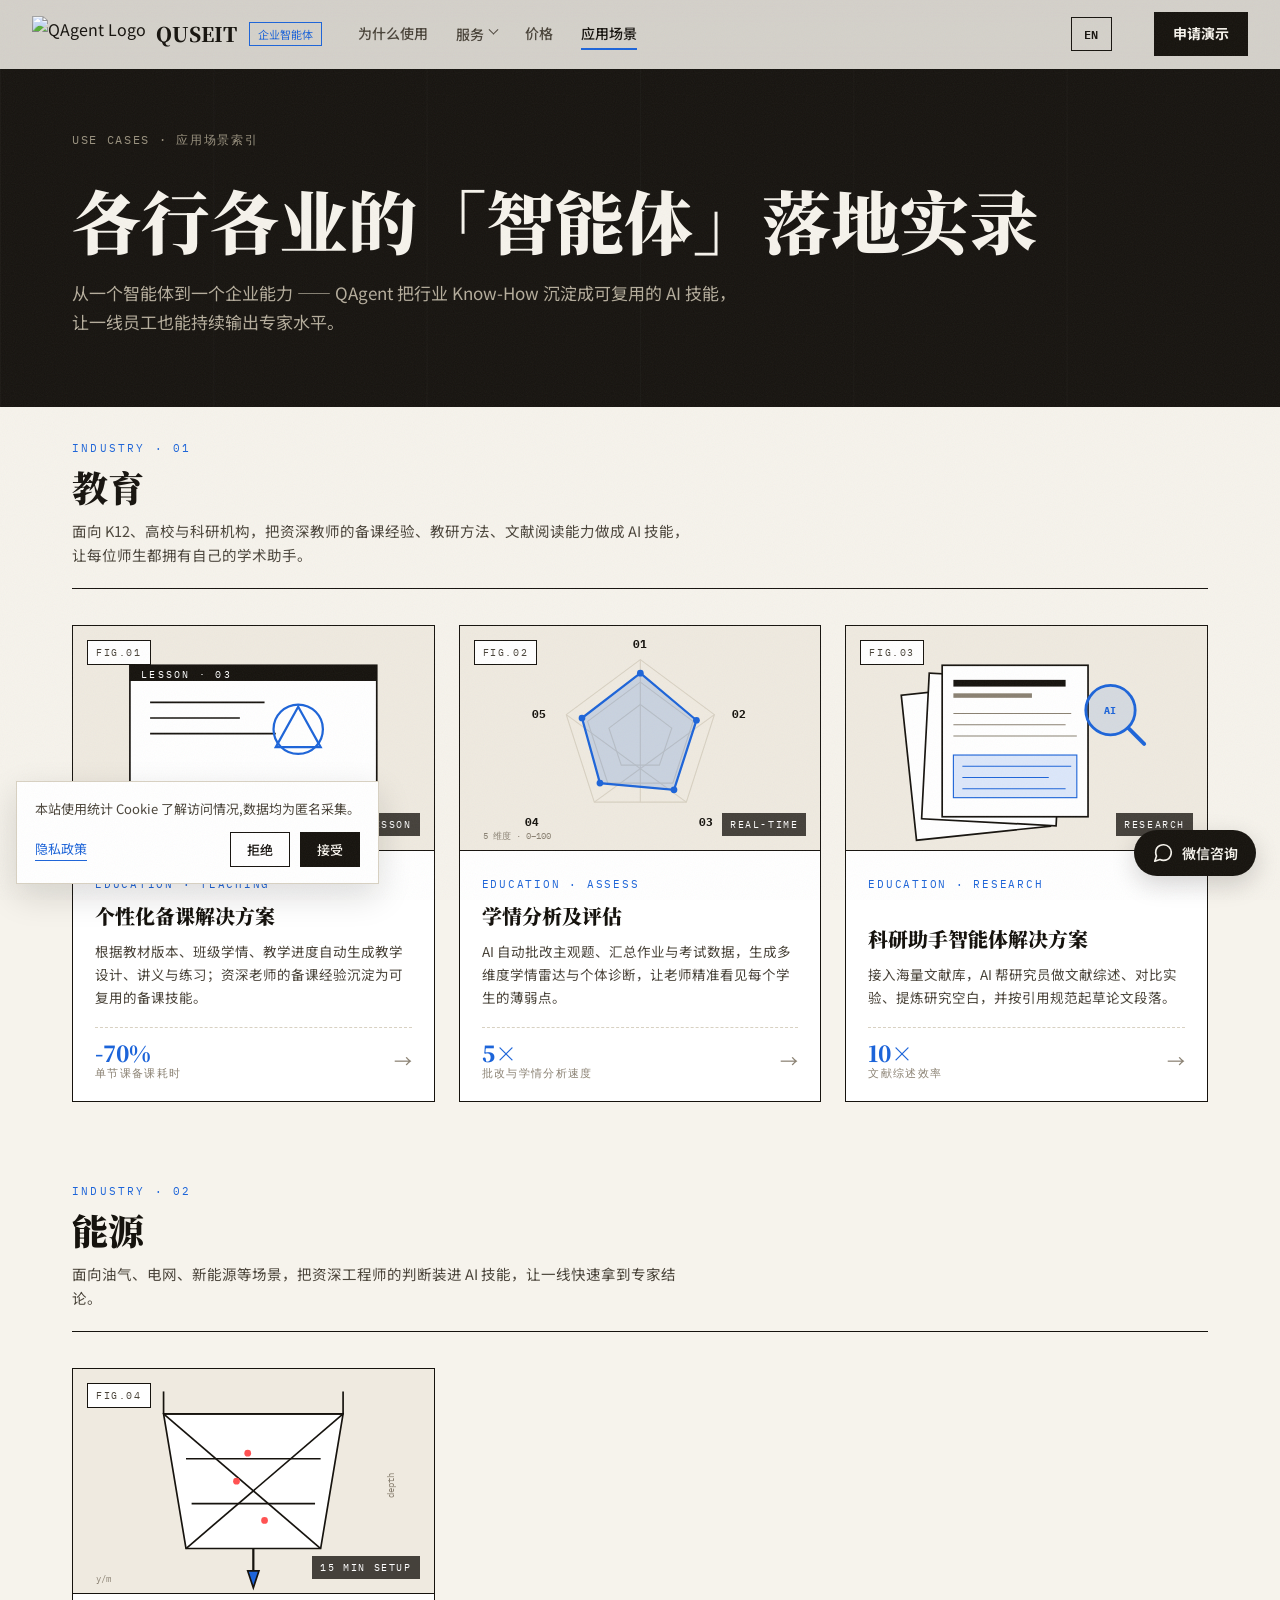
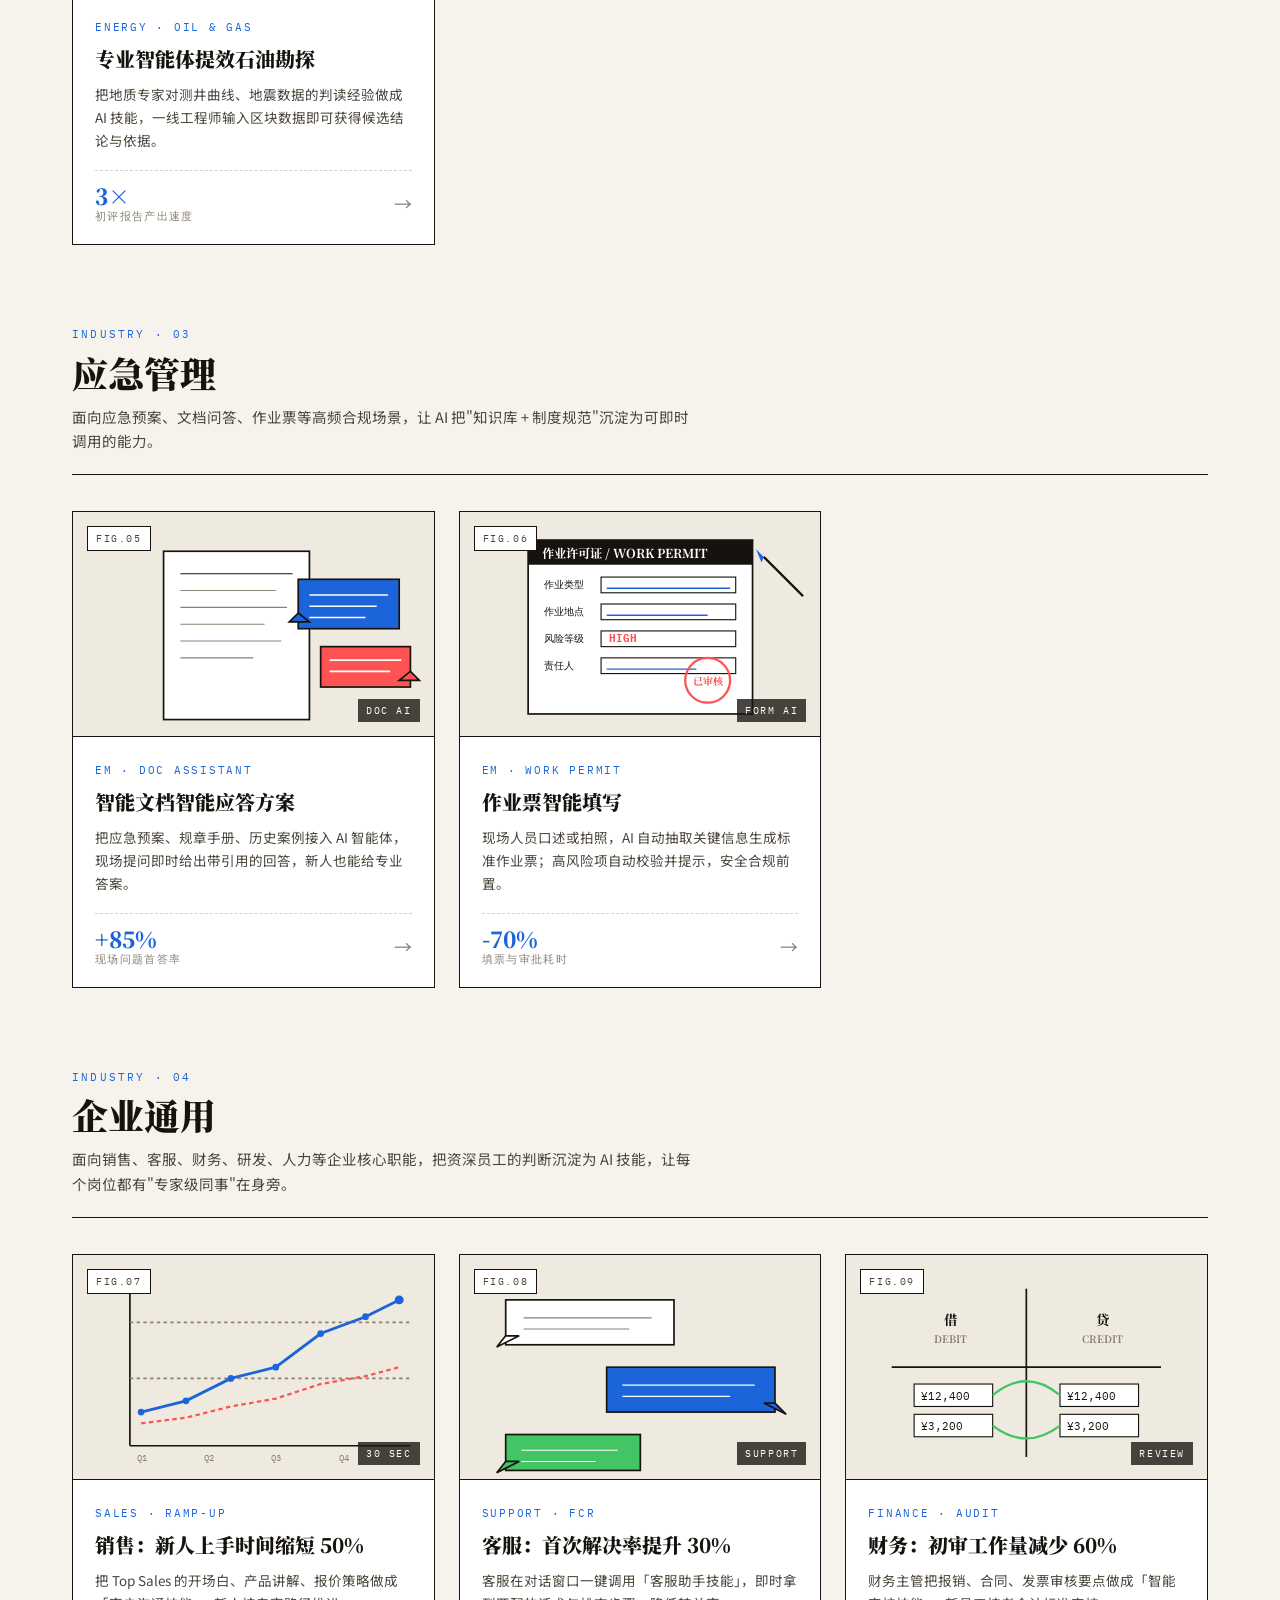
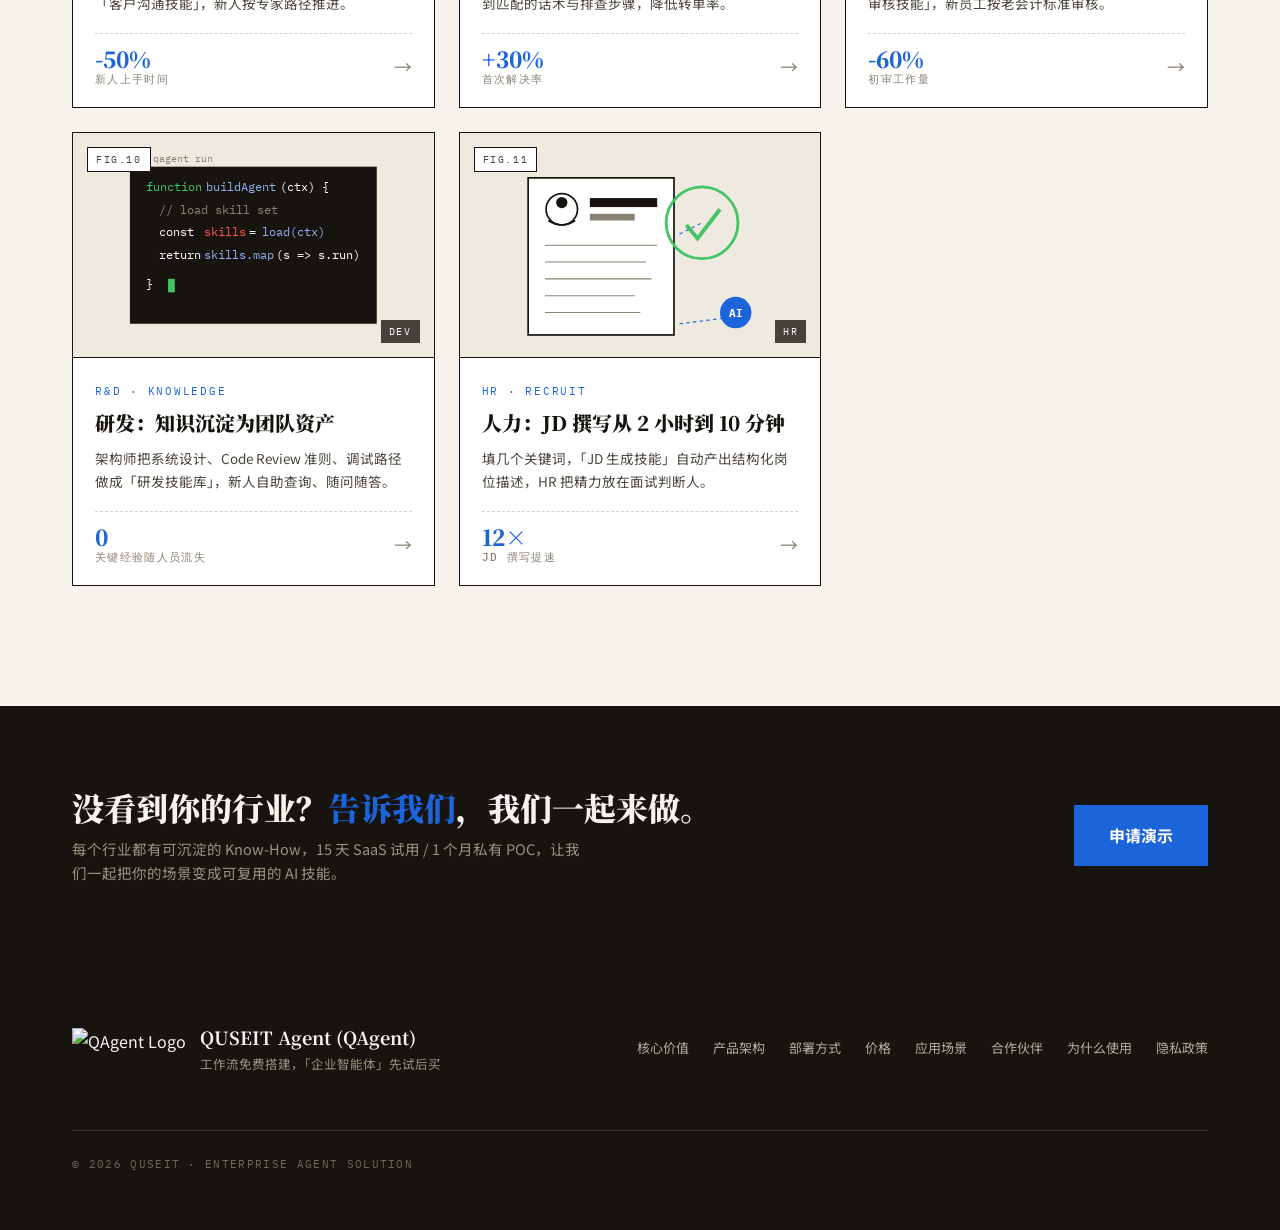
==== commit 56813ce2: "隐私政策从顶部导航移到页脚, 页脚移除 FDE 培训 顶部导航 - 9 个页面移除 <a data-i18n="nav.privacy"> 链接   (about.html / privacy.htm" ====
--- a/cases/index.html
+++ b/cases/index.html
@@ -24,7 +24,6 @@
     </a>
     <nav class="nav-links">
       <a href="../about.html" data-i18n="nav.about">为什么使用</a>
-      <a href="../privacy.html" data-i18n="nav.privacy">隐私政策</a>
       <div class="nav-drop">
         <button type="button" class="nav-drop-btn" aria-expanded="false" aria-haspopup="true">
           <span data-i18n="nav.services">服务</span>
@@ -607,9 +606,9 @@
       <a href="../index.html#deploy" data-i18n="nav.deploy">部署方式</a>
       <a href="../index.html#pricing" data-i18n="nav.pricing">价格</a>
       <a href="index.html" data-i18n="nav.cases">应用场景</a>
-      <a href="../fde.html" data-i18n="nav.fde">FDE 培训</a>
       <a href="../partner.html" data-i18n="nav.partners">合作伙伴</a>
       <a href="../about.html" data-i18n="nav.about">为什么使用</a>
+      <a href="../privacy.html" data-i18n="nav.privacy">隐私政策</a>
     </div>
     <p class="footer-copy mono">© 2026 QUSEIT · ENTERPRISE AGENT SOLUTION</p>
   </div>
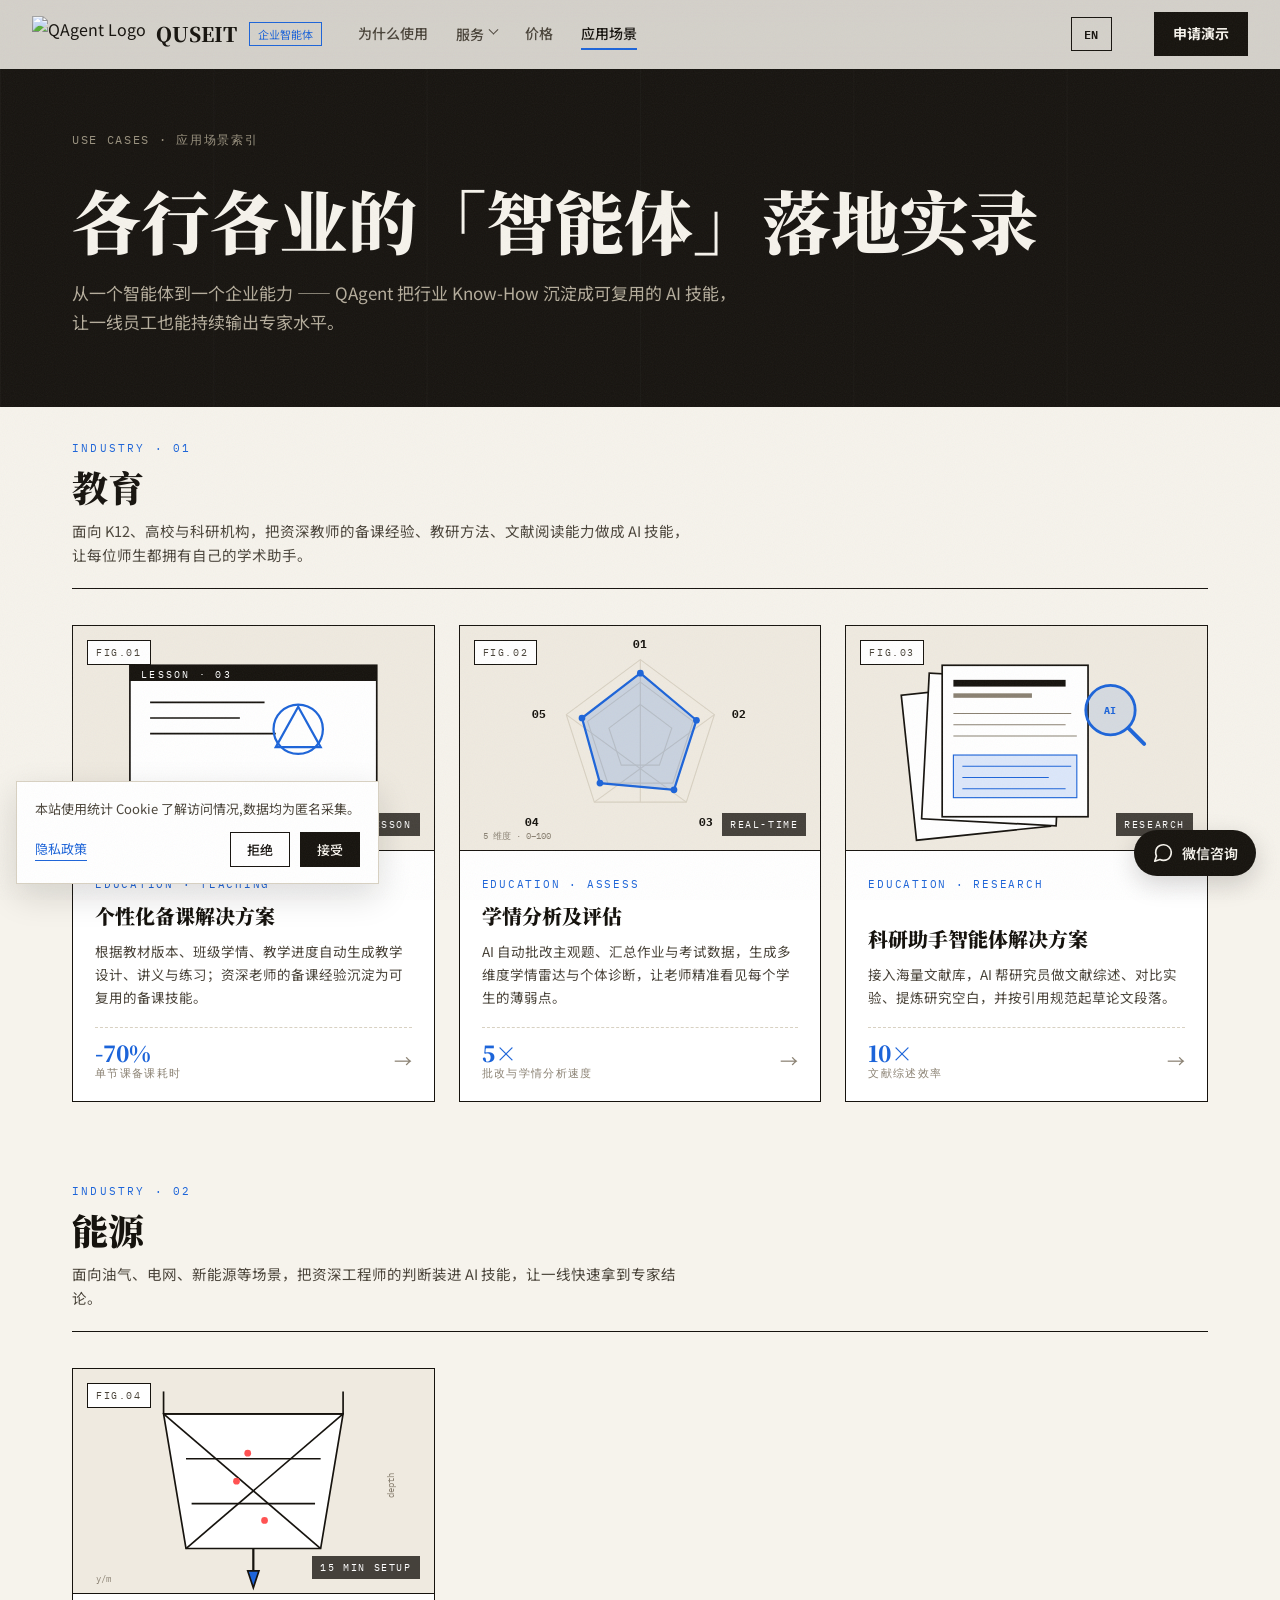
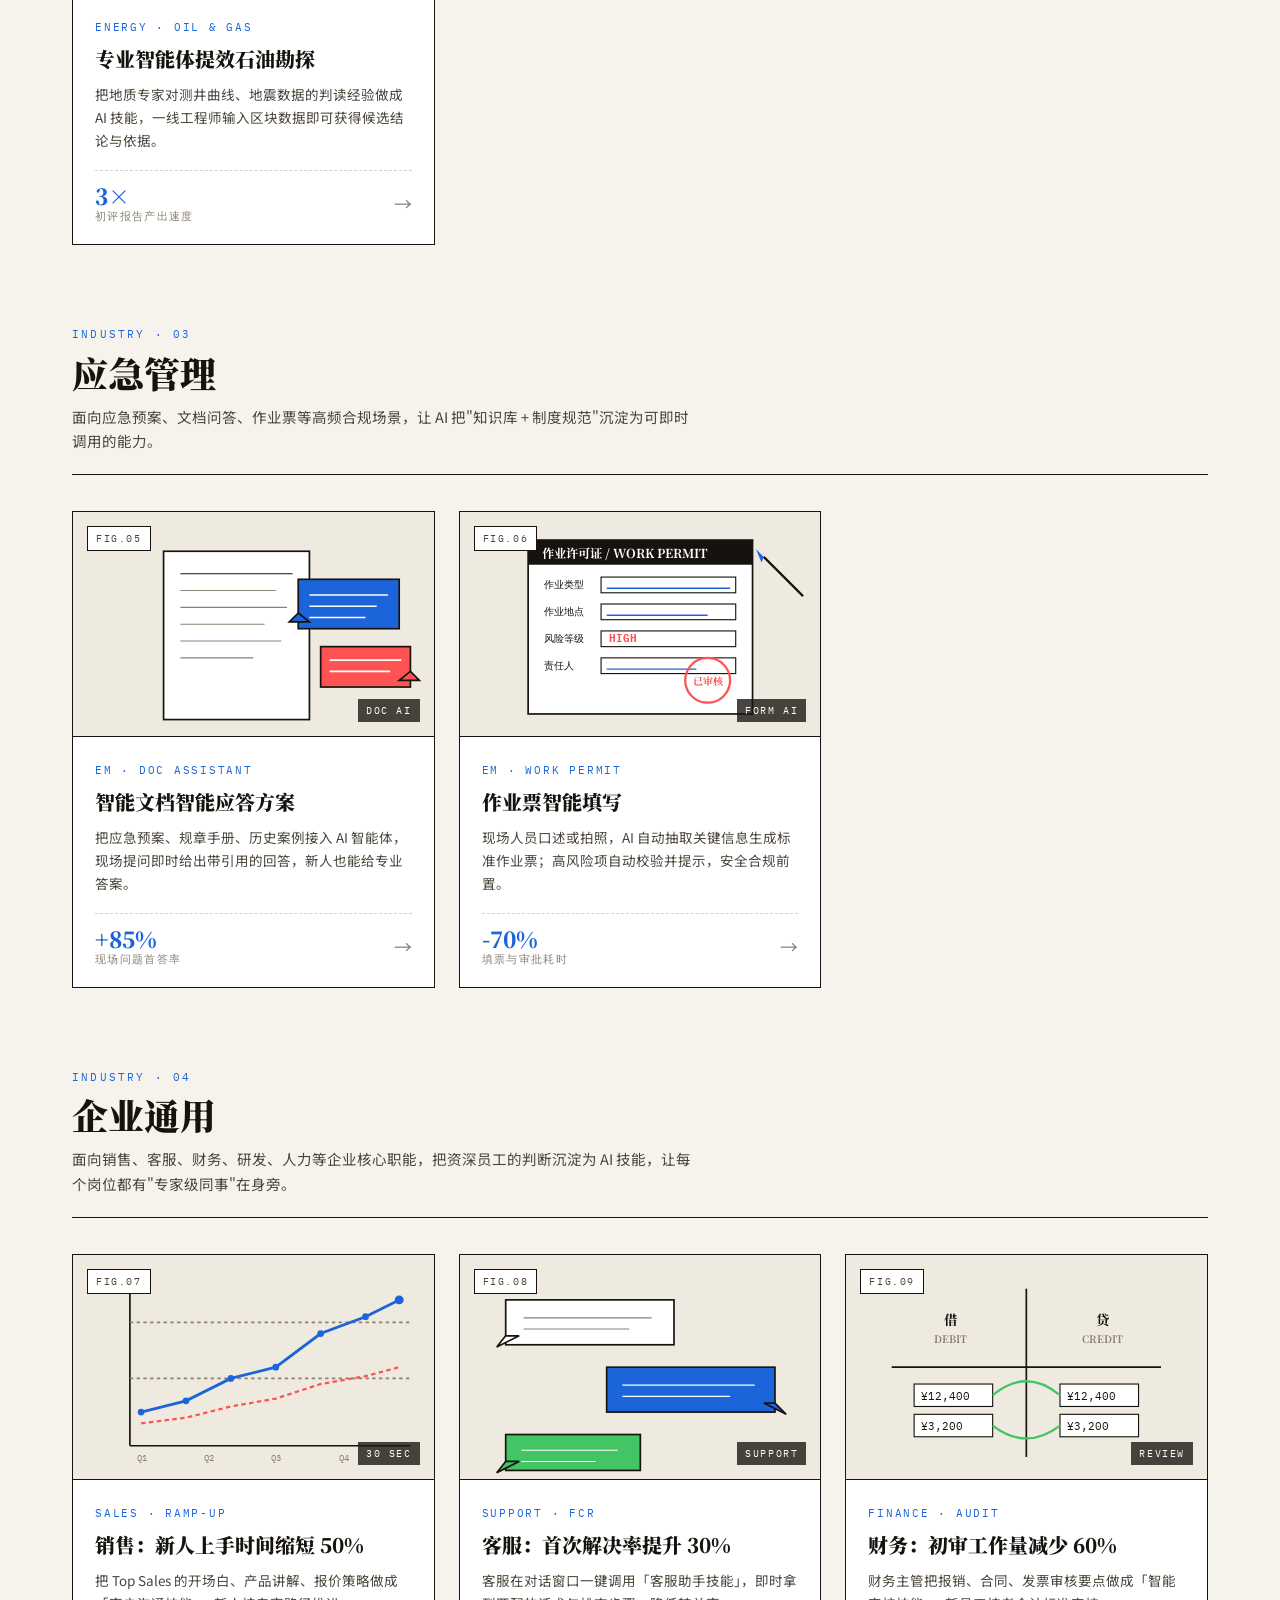
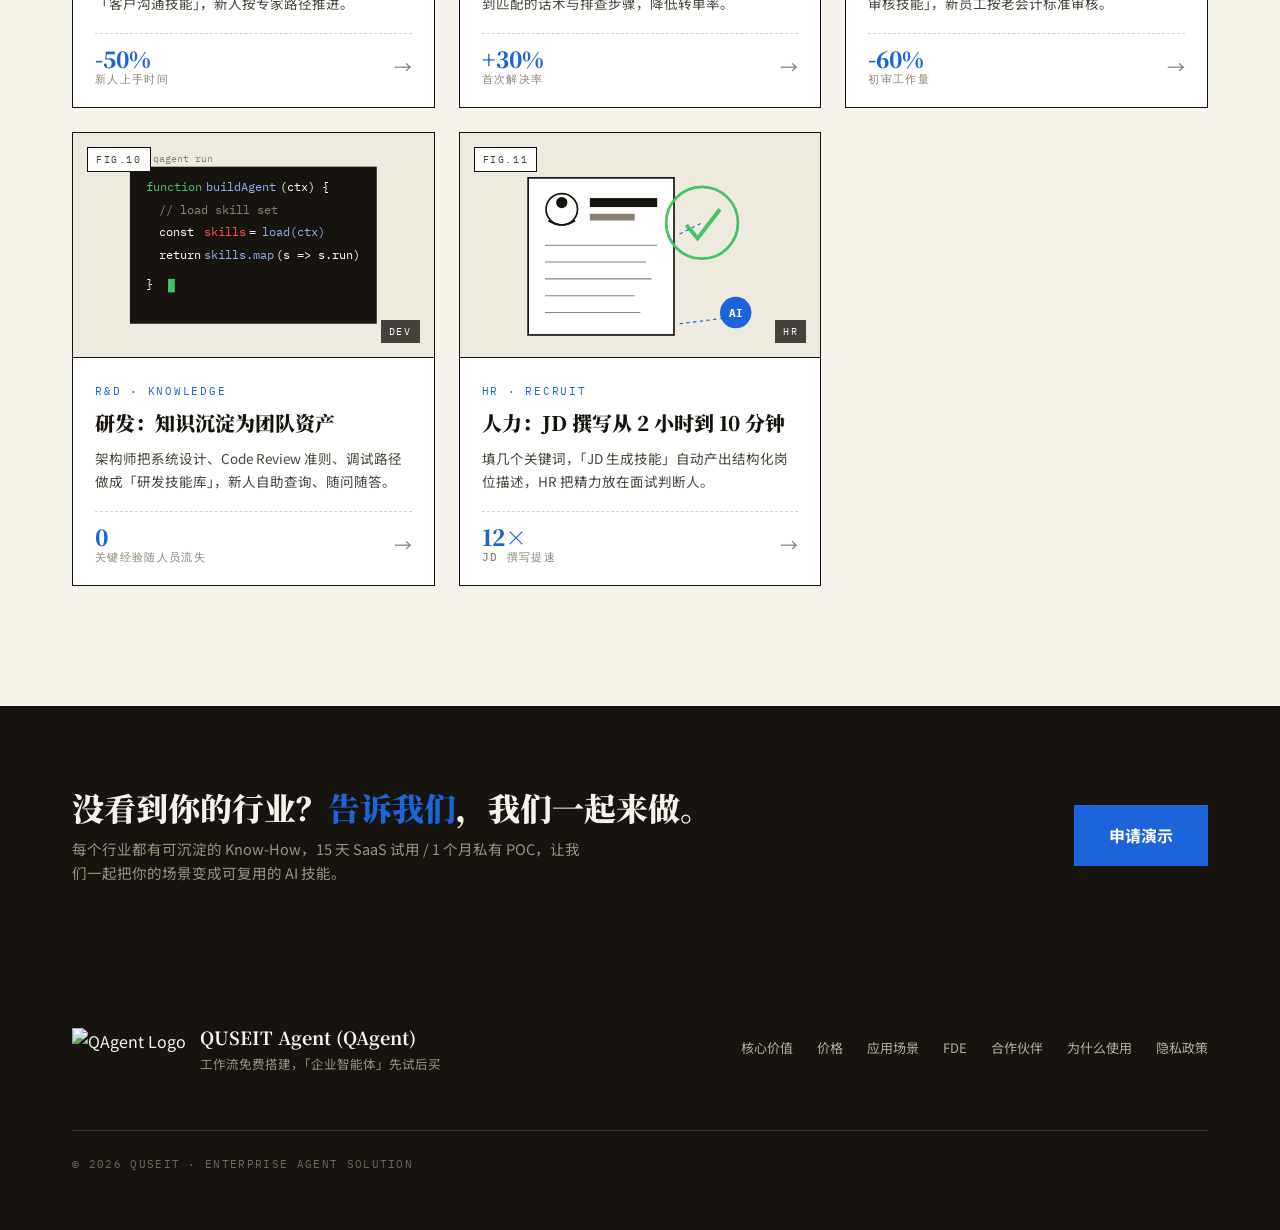
==== commit 8032e209: "页脚加入 FDE 入口,移除产品架构与部署方式 页脚链接列表(9 页统一)   移除 产品架构 (nav.product)、部署方式 (nav.deploy)   新增 FDE (nav.fde),紧" ====
--- a/cases/index.html
+++ b/cases/index.html
@@ -602,10 +602,9 @@
     </div>
     <div class="footer-links">
       <a href="../index.html#values" data-i18n="nav.values">核心价值</a>
-      <a href="../index.html#product" data-i18n="nav.product">产品架构</a>
-      <a href="../index.html#deploy" data-i18n="nav.deploy">部署方式</a>
       <a href="../index.html#pricing" data-i18n="nav.pricing">价格</a>
       <a href="index.html" data-i18n="nav.cases">应用场景</a>
+      <a href="../fde.html" data-i18n="nav.fde">FDE</a>
       <a href="../partner.html" data-i18n="nav.partners">合作伙伴</a>
       <a href="../about.html" data-i18n="nav.about">为什么使用</a>
       <a href="../privacy.html" data-i18n="nav.privacy">隐私政策</a>
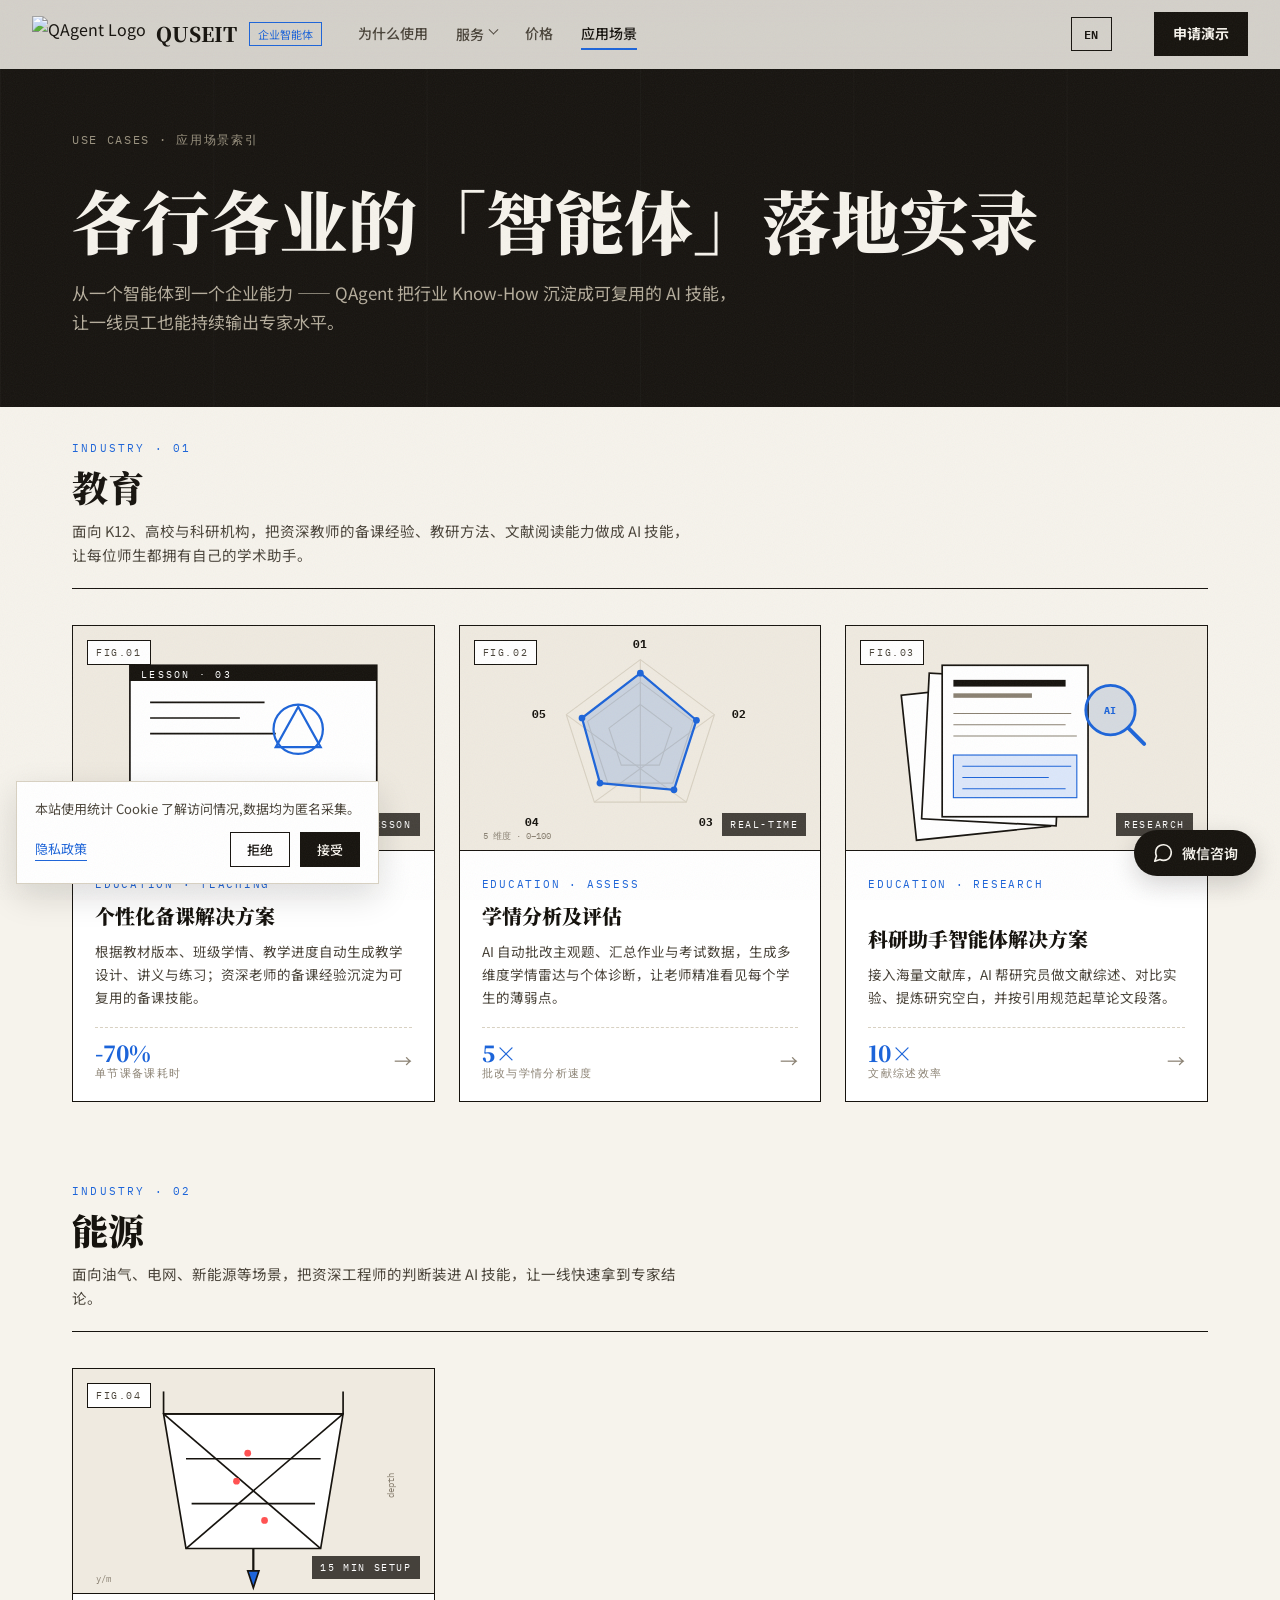
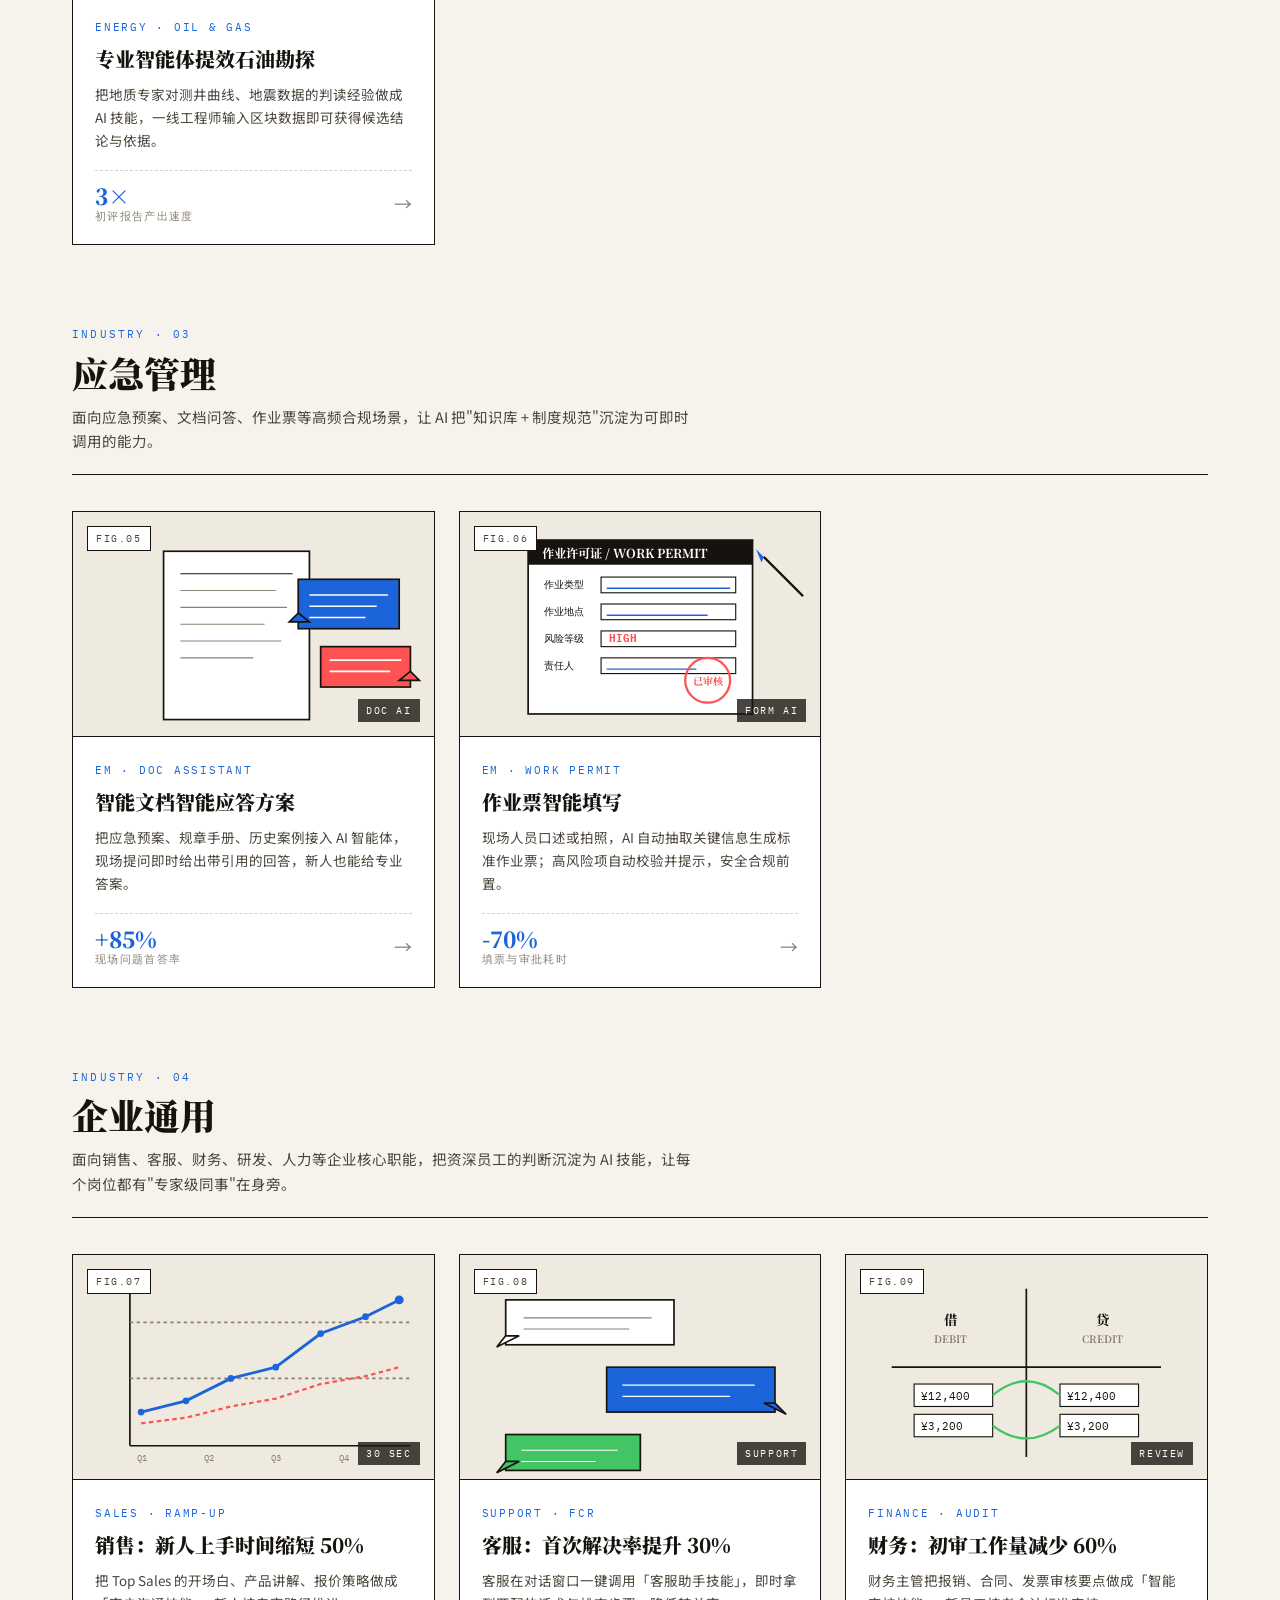
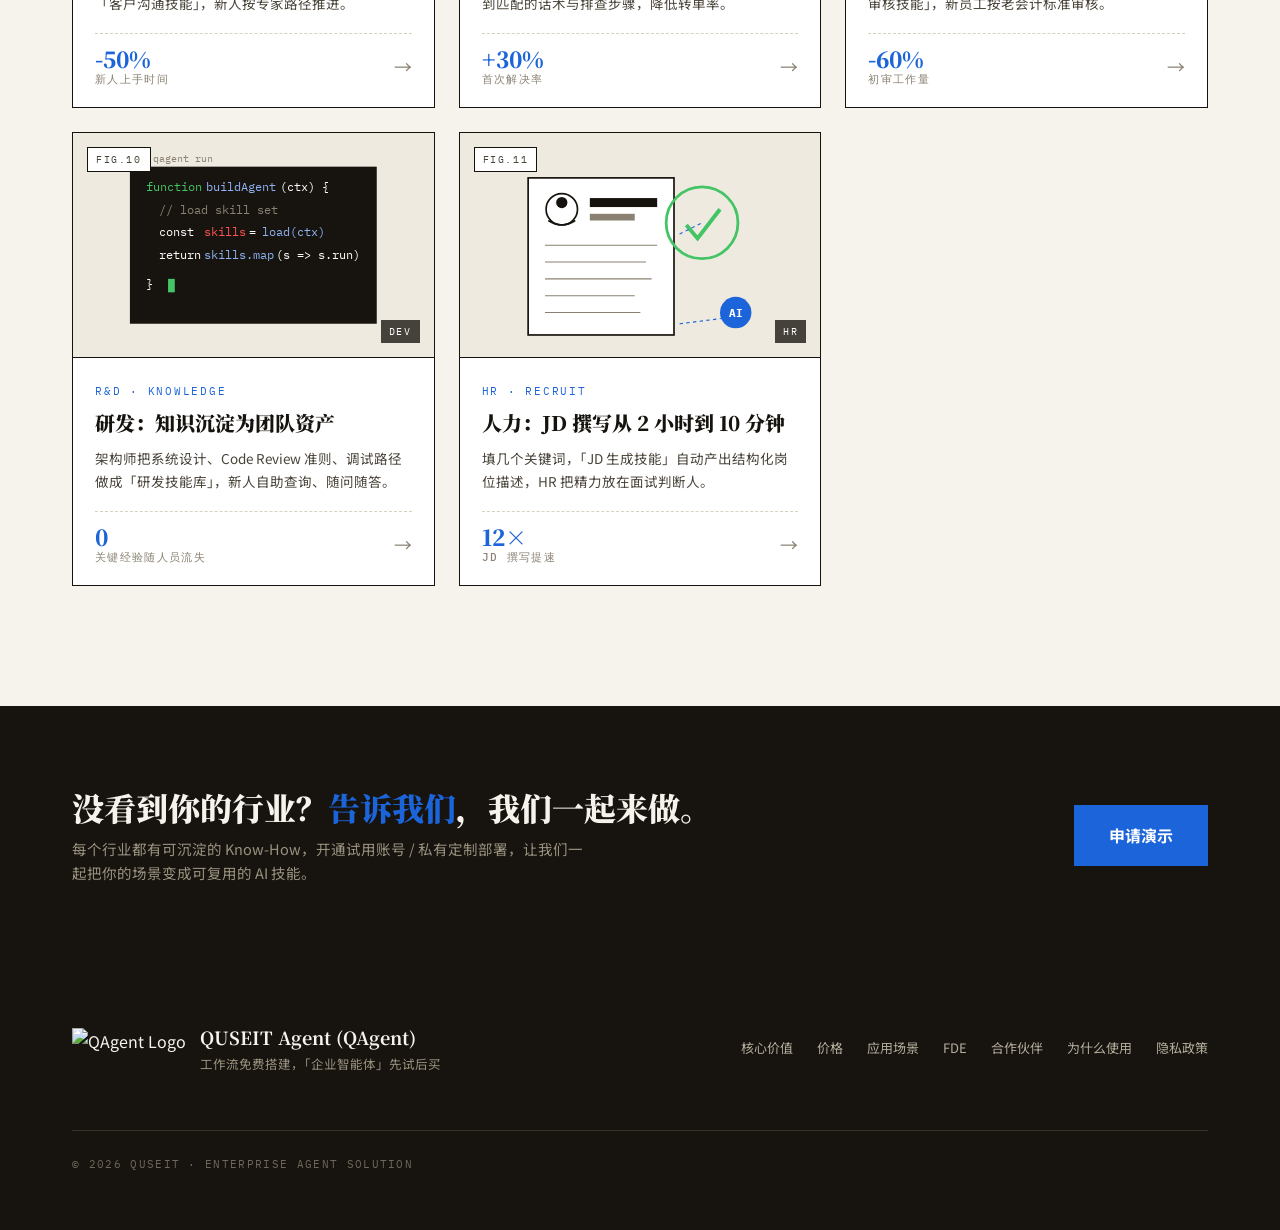
==== commit 74fa81fd: "试用口径改为先试后买,不再公开具体天数与 POC 对外统一表述为「先试后买 · 开通试用账号」,与《关于 QUSEIT》企业版客户交流材料第 07/11 页口径一致。 去掉「15 天 SaaS 免费试" ====
--- a/cases/index.html
+++ b/cases/index.html
@@ -584,7 +584,7 @@
   <div class="container cases-cta-inner">
     <div>
       <h3 data-i18n="cta.h3">没看到你的行业？<em>告诉我们</em>，我们一起来做。</h3>
-      <p data-i18n="cta.p">每个行业都有可沉淀的 Know-How，15 天 SaaS 试用 / 1 个月私有 POC，让我们一起把你的场景变成可复用的 AI 技能。</p>
+      <p data-i18n="cta.p">每个行业都有可沉淀的 Know-How，开通试用账号 / 私有定制部署，让我们一起把你的场景变成可复用的 AI 技能。</p>
     </div>
     <a href="../index.html#contact" class="btn btn-solid btn-lg demo-open" data-i18n="cta.btn">申请演示</a>
   </div>
